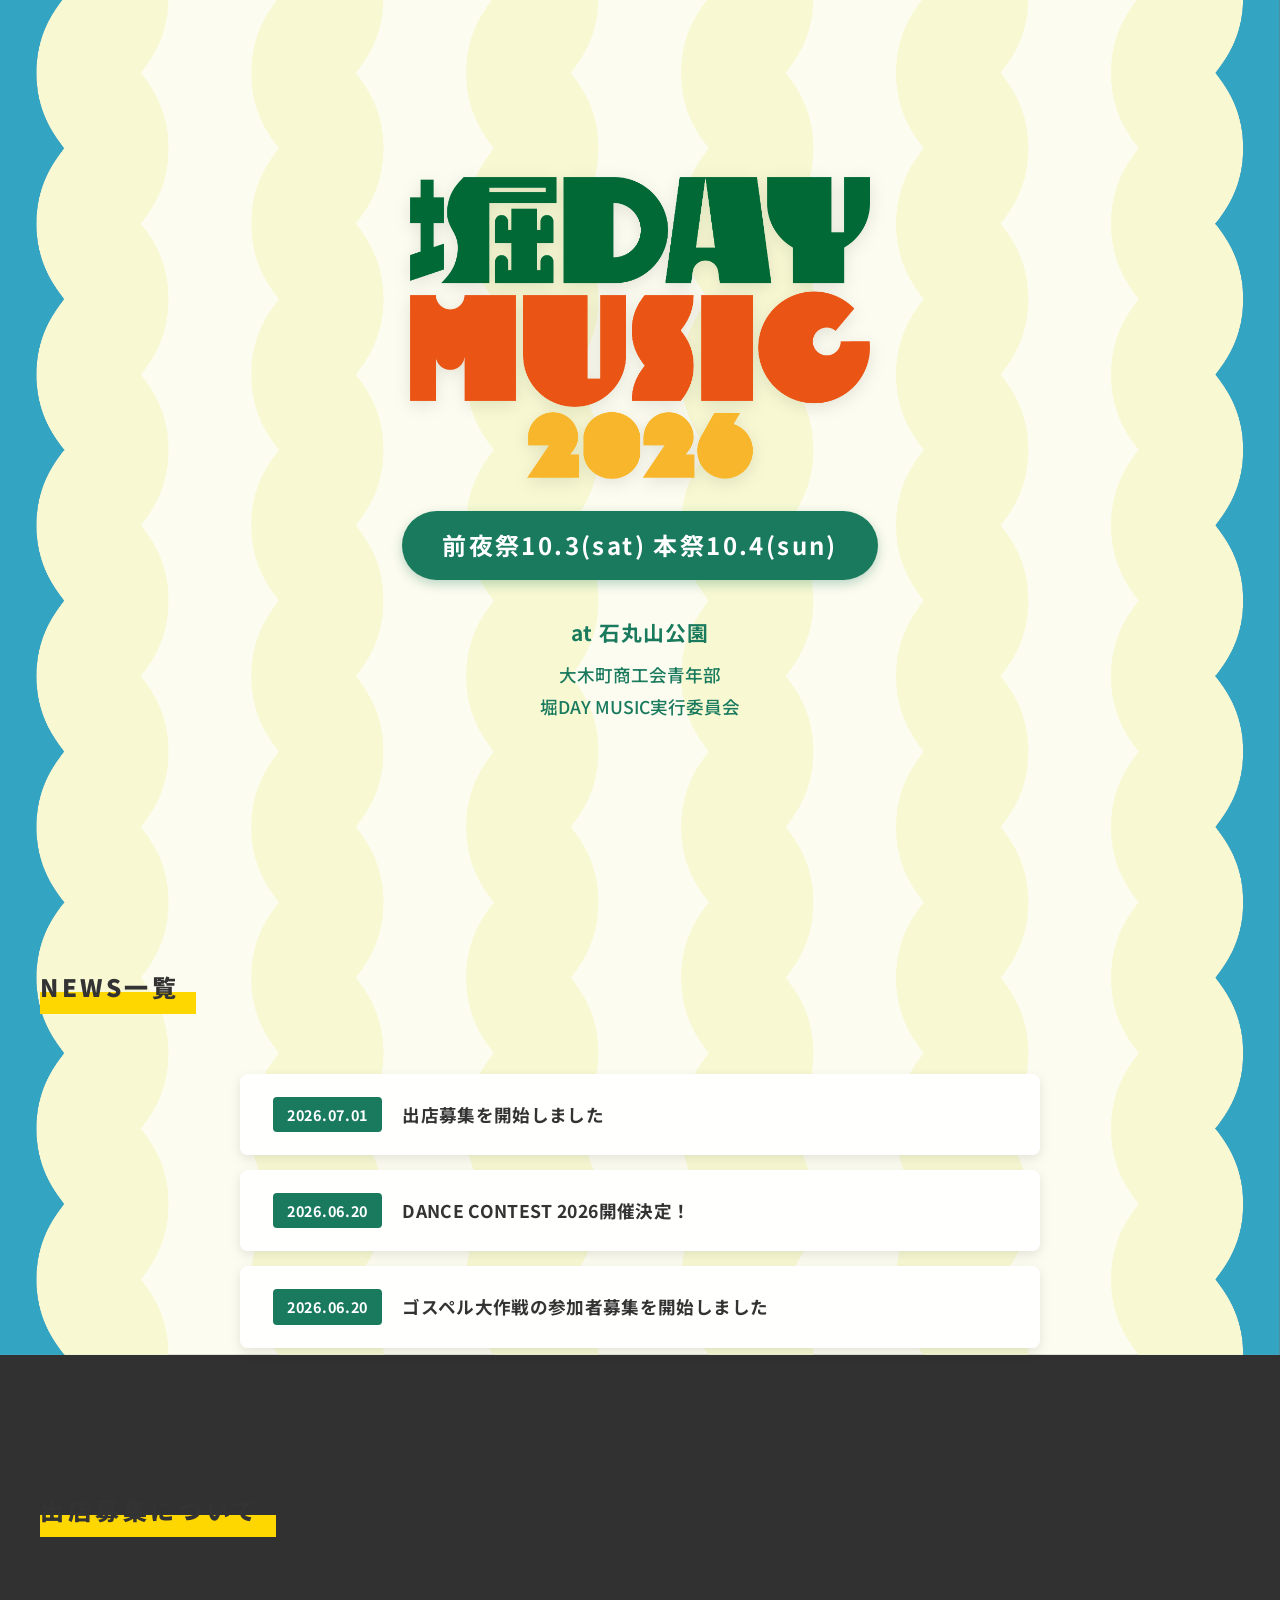
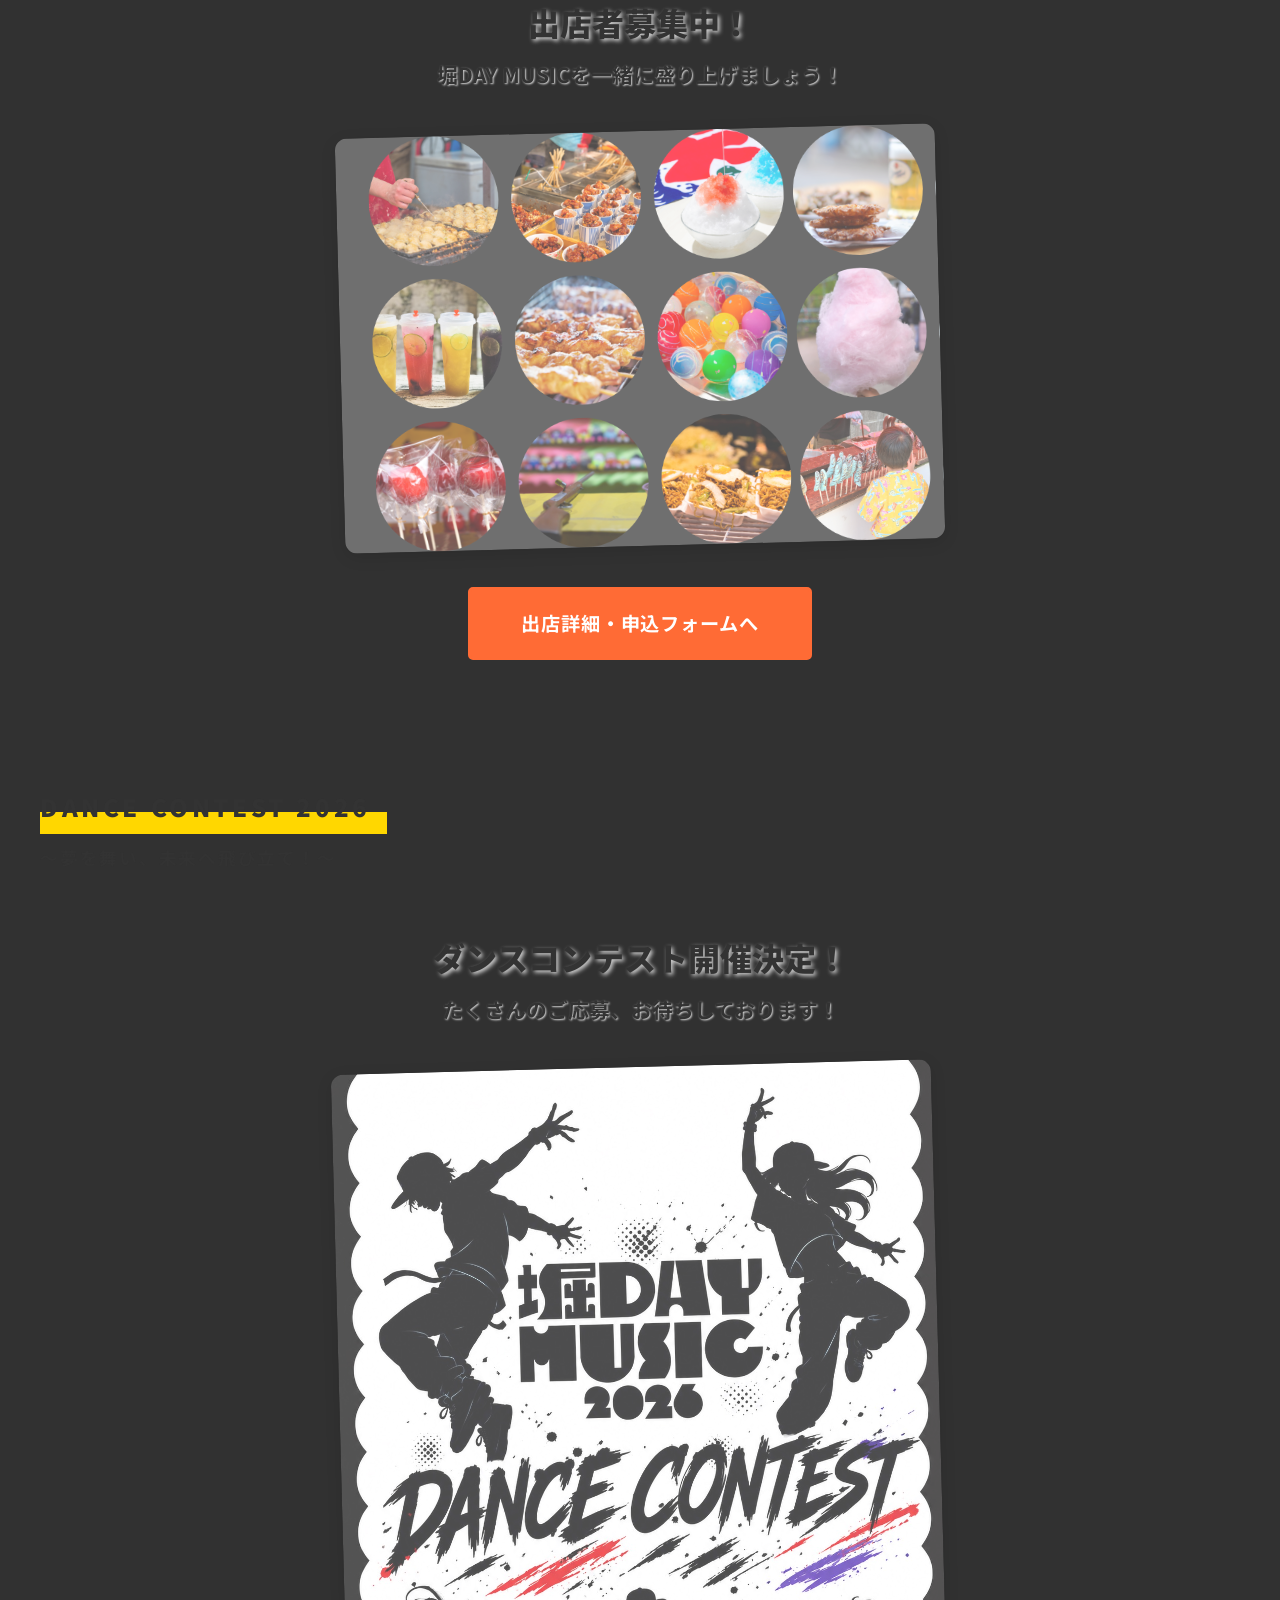
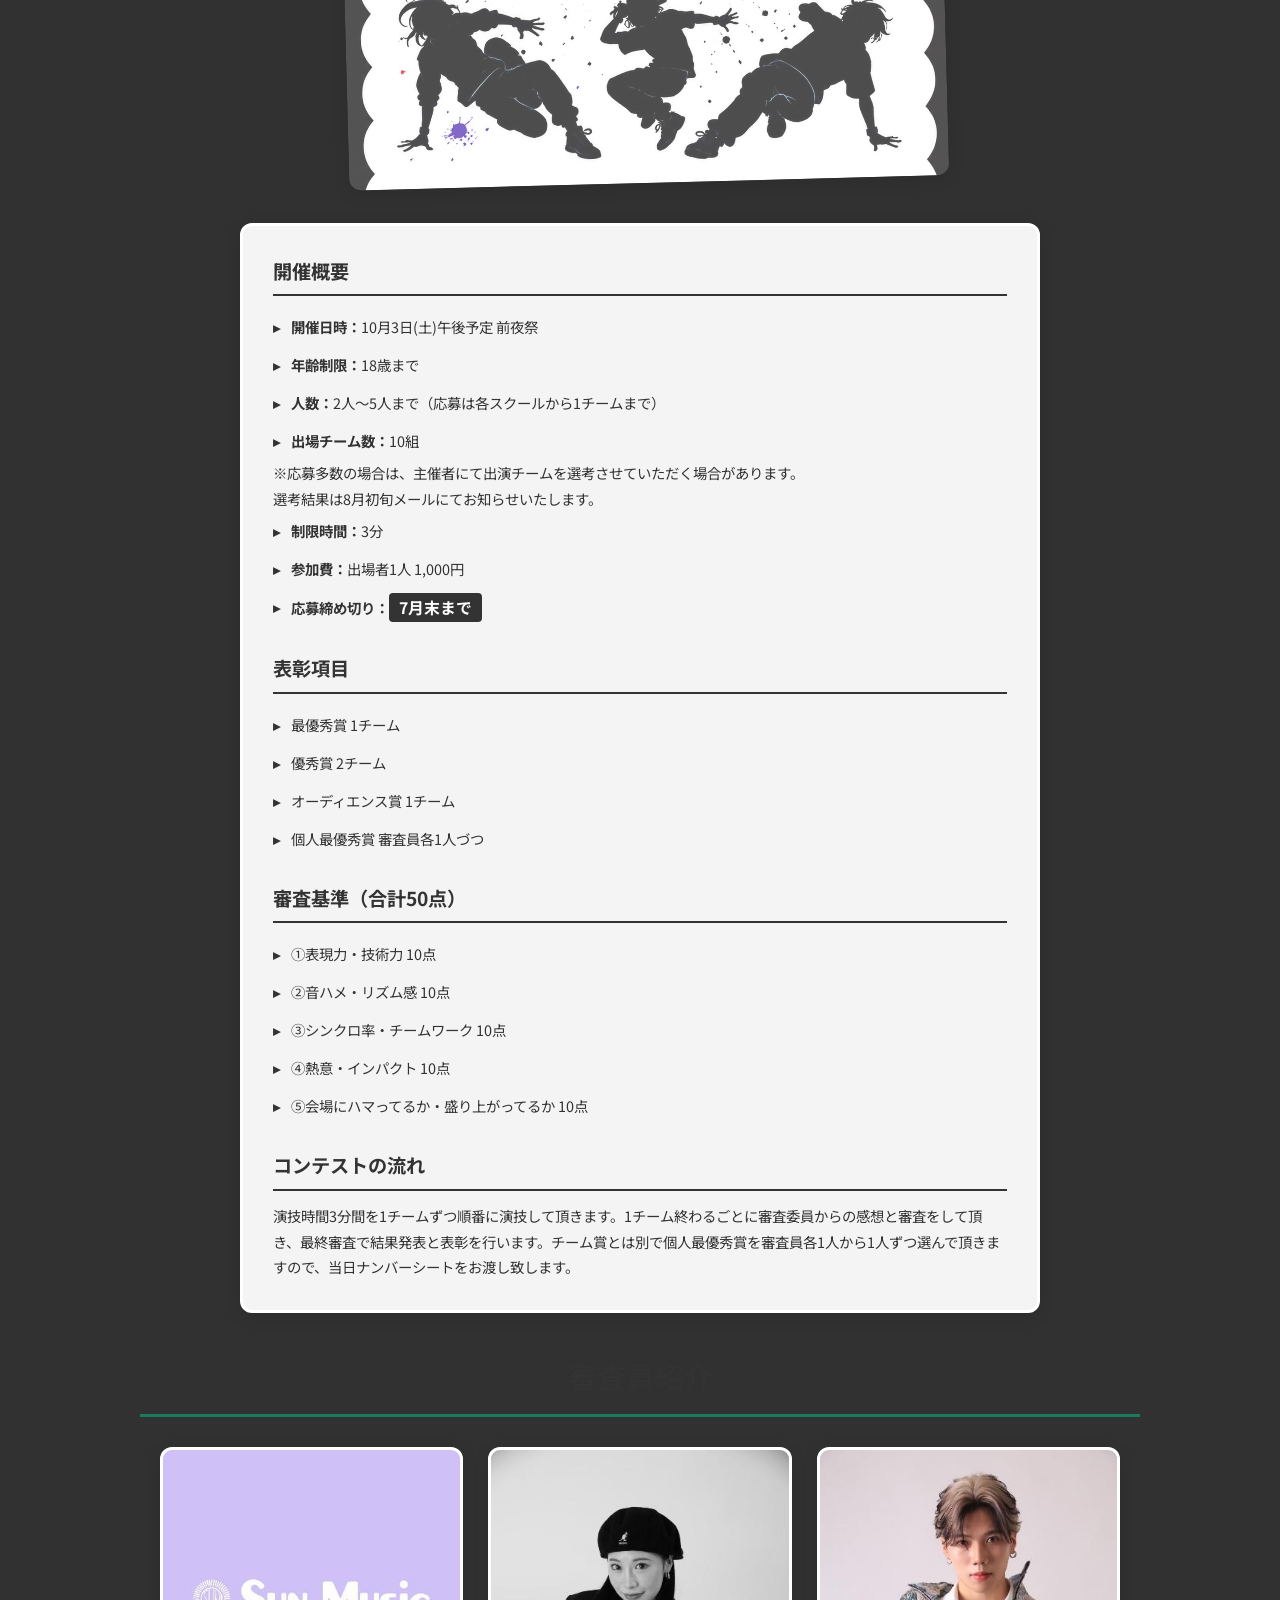
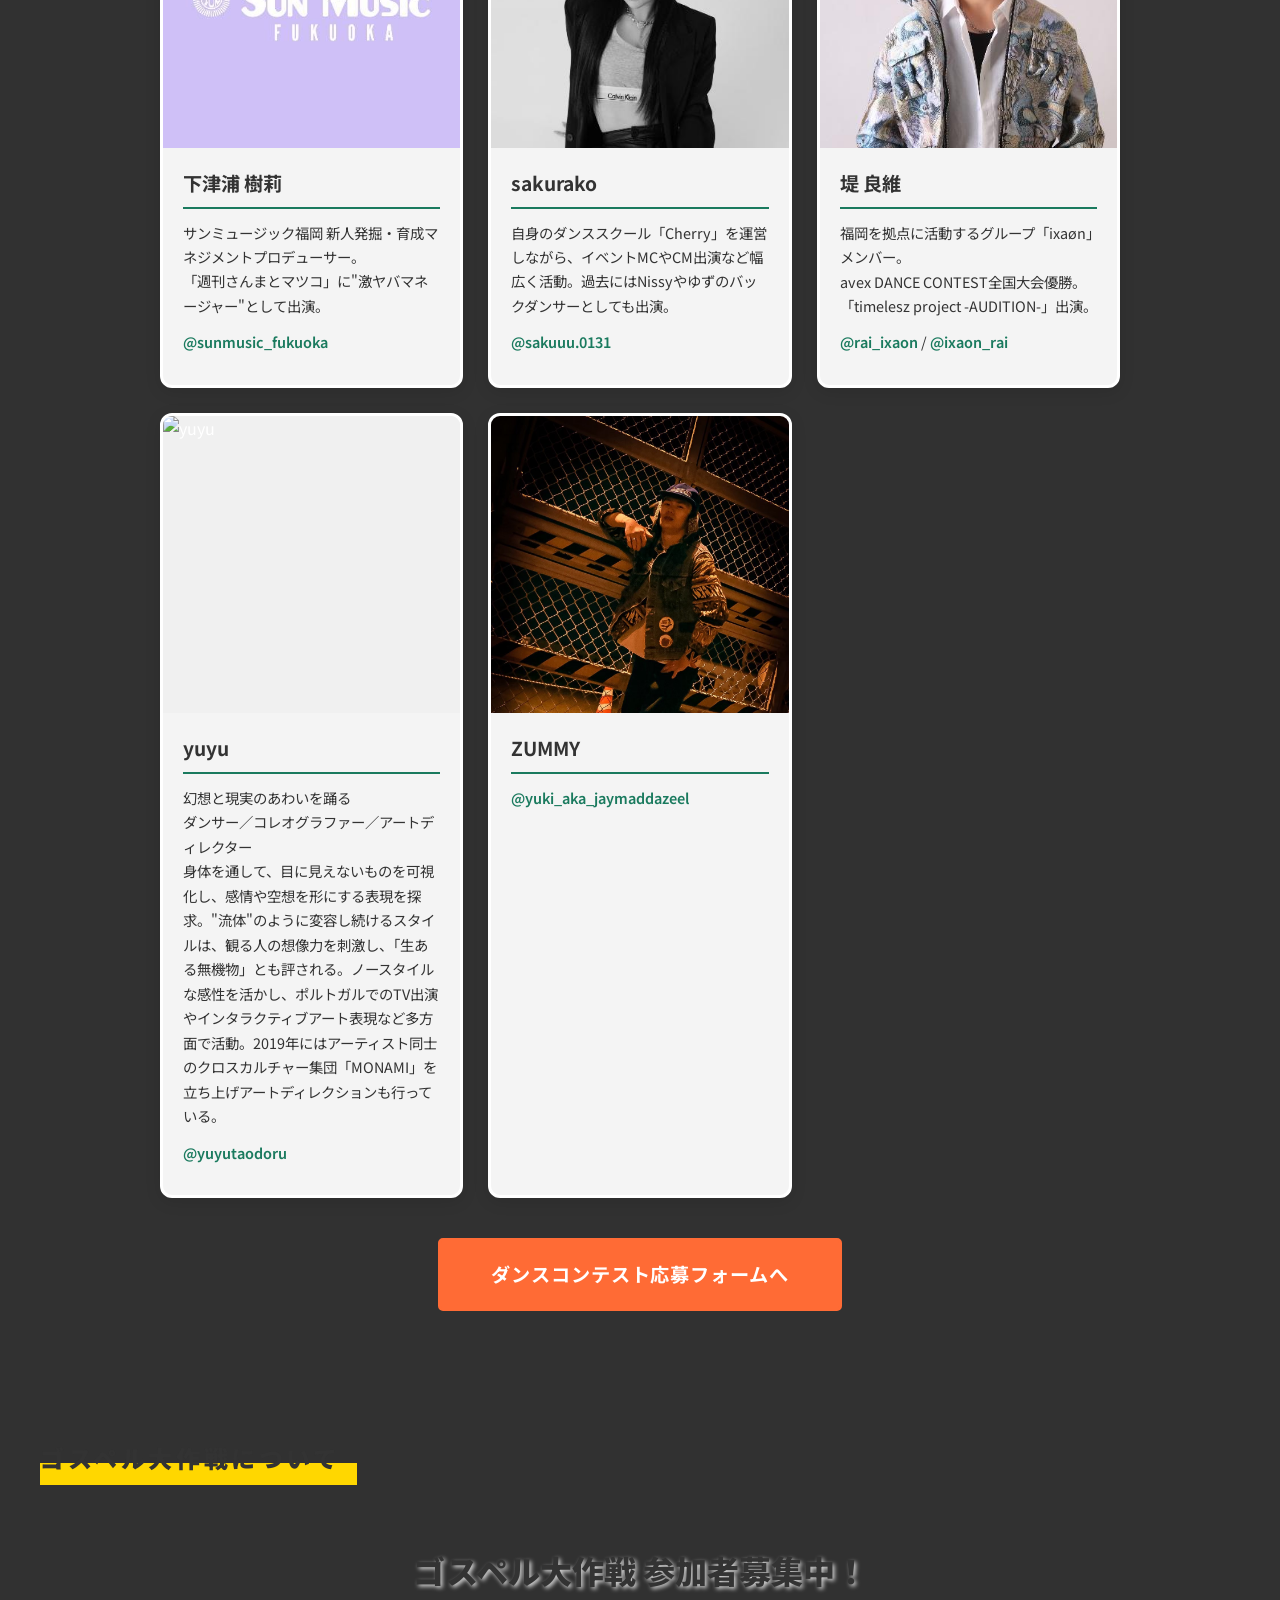
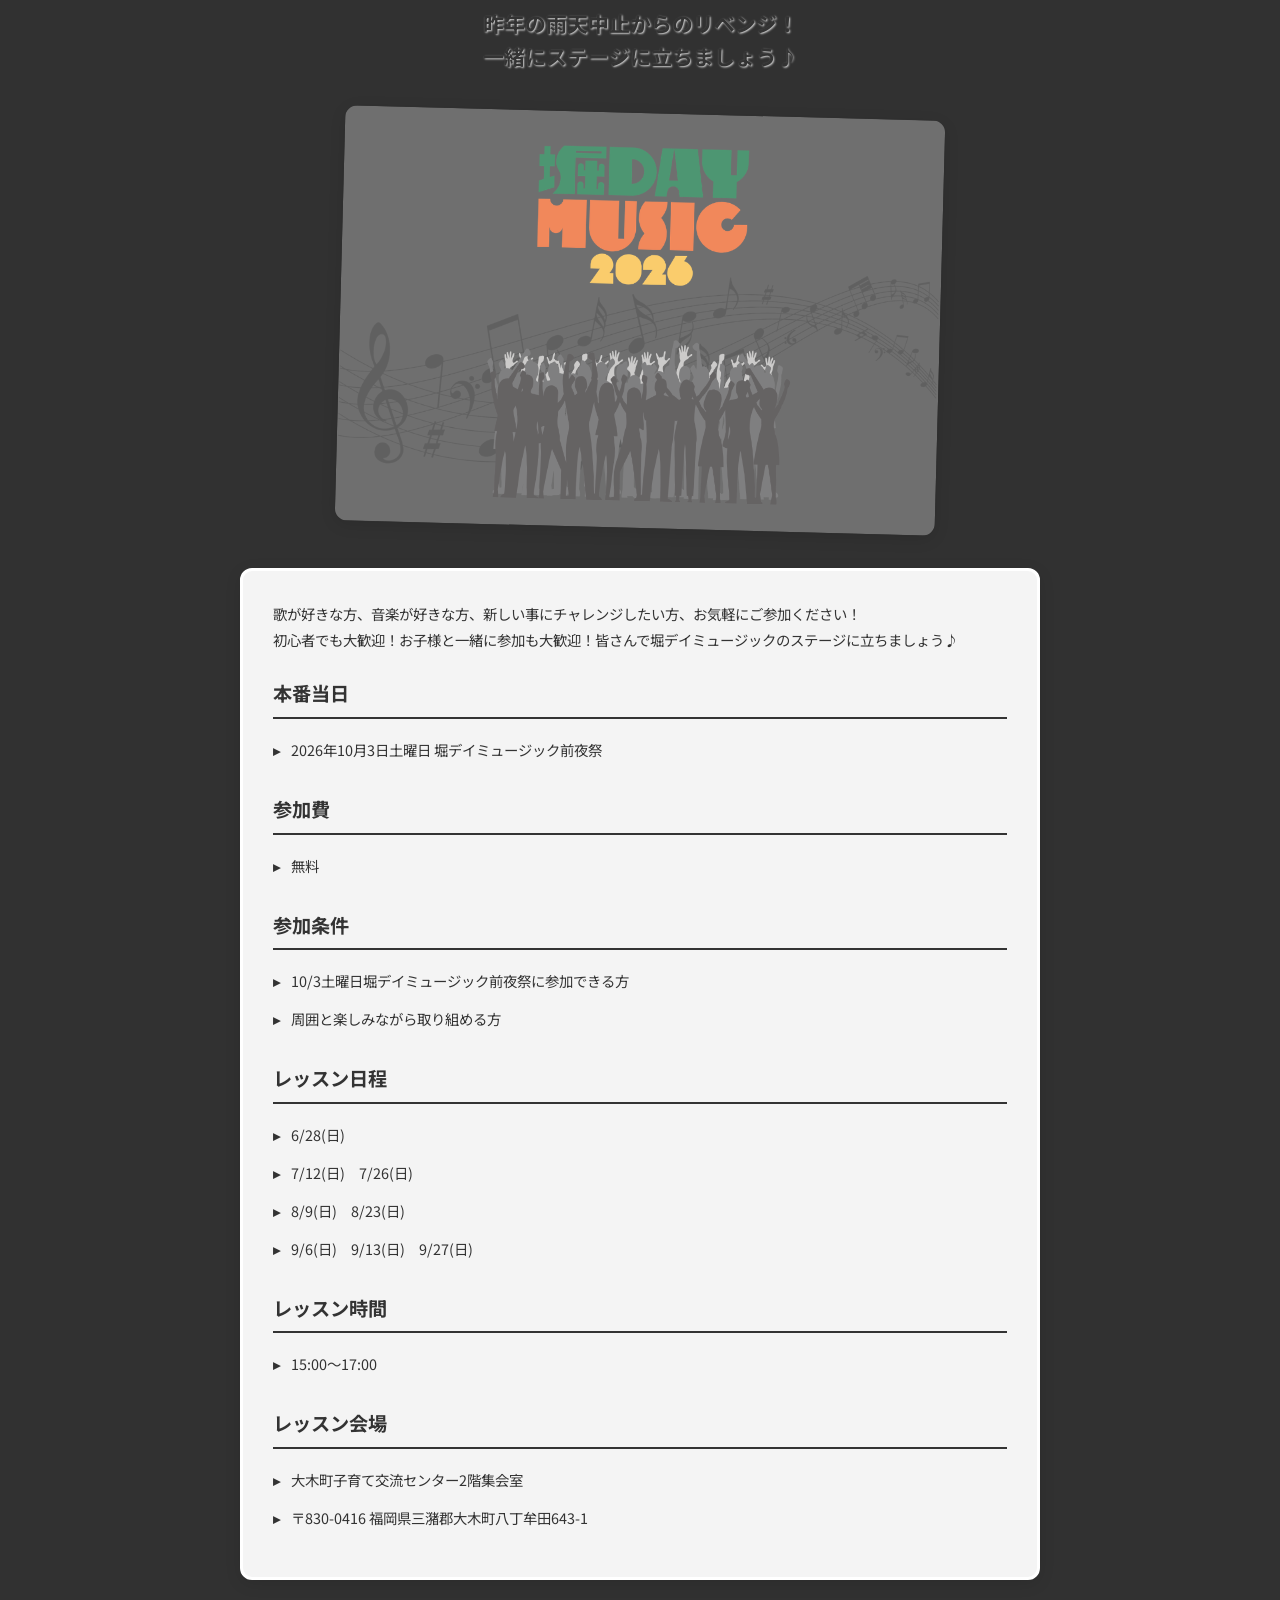
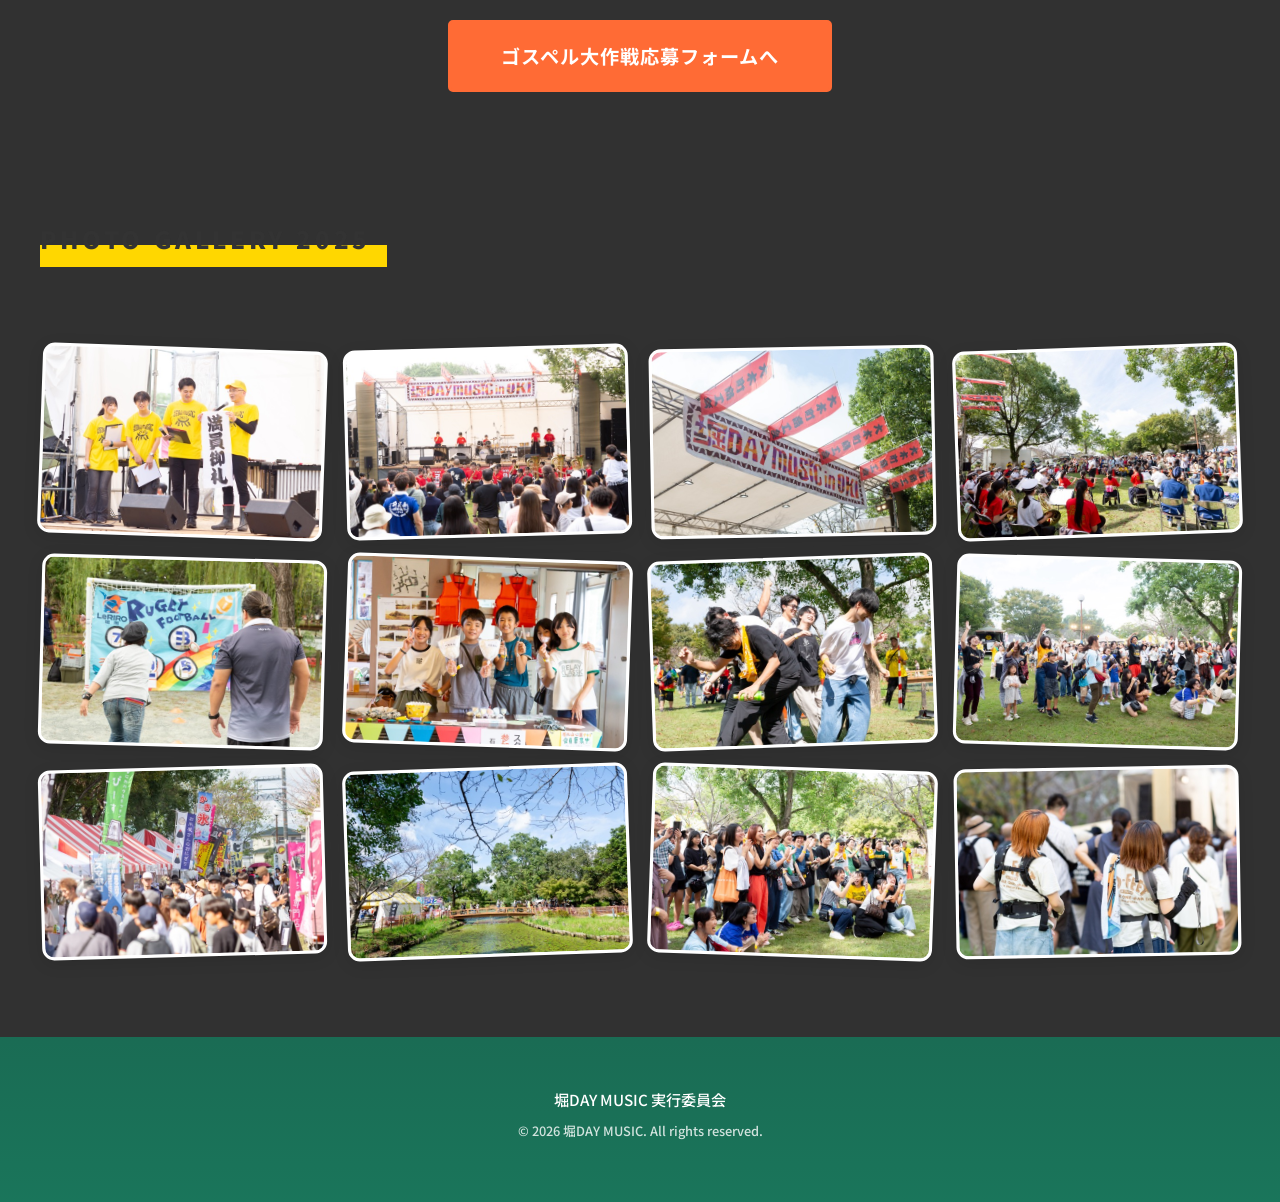
==== index.html @ 5dfbc728 "Initial commit: Ooki Holiday Music website Co-Authored-By: Claude Sonnet 4.5 <noreply@anthropic.com>" ====
<!DOCTYPE html>
<html lang="ja">
<head>
    <!-- Google tag (gtag.js) -->
    <script async src="https://www.googletagmanager.com/gtag/js?id=G-3HBN08JDY4"></script>
    <script>
      window.dataLayer = window.dataLayer || [];
      function gtag(){dataLayer.push(arguments);}
      gtag('js', new Date());

      gtag('config', 'G-3HBN08JDY4');
    </script>
    <meta charset="UTF-8">
    <meta name="viewport" content="width=device-width, initial-scale=1.0">
    <meta name="description" content="堀DAY MUSIC（ホリデーミュージック）2026は福岡県大木町・石丸山公園で開催される音楽イベント。前夜祭10月3日、本祭10月4日。ダンスコンテストやゴスペル大作戦など、音楽とダンスで盛り上がるお祭りです。">
    <meta name="keywords" content="堀DAY MUSIC,ホリデーミュージック,堀デイミュージック,大木町,福岡,石丸山公園,音楽イベント,ダンスコンテスト,ゴスペル,音楽祭,2026,商工会青年部">
    <meta http-equiv="Cache-Control" content="no-cache, no-store, must-revalidate">
    <meta http-equiv="Pragma" content="no-cache">
    <meta http-equiv="Expires" content="0">
    <meta name="google-site-verification" content="BuKldG6KuV_sAHQJ2oPpduSBFeRmL5dDbV_qbZqyOJU" />
    <title>堀DAY MUSIC（ホリデーミュージック）2026 | 福岡県大木町 石丸山公園</title>
    <link rel="stylesheet" href="css/style.css?v=20260620-6">
    <link rel="preconnect" href="https://fonts.googleapis.com">
    <link rel="preconnect" href="https://fonts.gstatic.com" crossorigin>
    <link href="https://fonts.googleapis.com/css2?family=Noto+Sans+JP:wght@400;700;900&display=swap" rel="stylesheet">
</head>
<body>
    <!-- Hero Section -->
    <section class="hero">
        <div class="hero-overlay"></div>
        <div class="hero-content">
            <div class="logo-wrapper">
                <img src="images/logo_2026.png" alt="堀DAY MUSIC 2026" class="main-logo">
            </div>
            <div class="event-dates">
                <span>前夜祭10.3(sat) 本祭10.4(sun)</span>
            </div>
         <!--
              <div class="coming-soon">
                <span>Coming Soon</span>
            </div>
        -->
            <p class="venue">at 石丸山公園</p>
            <p class="location">大木町商工会青年部<br>堀DAY MUSIC実行委員会</p>
        </div>
    </section>

    <!-- News Section -->
    <section class="news-section">
        <div class="container">
            <h2 class="photo-title"><span>NEWS一覧</span></h2>
            <div class="news-list">
                <a href="#booth-recruitment" class="news-item">
                    <span class="news-date">2026.07.01</span>
                    <span class="news-title">出店募集を開始しました</span>
                </a>
                <a href="#dance-contest-2026" class="news-item">
                    <span class="news-date">2026.06.20</span>
                    <span class="news-title">DANCE CONTEST 2026開催決定！</span>
                </a>
                <a href="#gospel-recruitment" class="news-item">
                    <span class="news-date">2026.06.20</span>
                    <span class="news-title">ゴスペル大作戦の参加者募集を開始しました</span>
                </a>
            </div>
        </div>
    </section>
    <!-- Booth Recruitment Section -->
    <section class="booth-recruitment" id="booth-recruitment">
        <div class="container">
            <h2 class="photo-title"><span>出店募集について</span></h2>

            <div class="booth-announcement">
                <p class="announcement-main">出店者募集中！</p>
                <p class="announcement-sub">堀DAY MUSICを一緒に盛り上げましょう！</p>
            </div>

            <div class="booth-image-wrapper">
                <div class="booth-image">
                    <img src="images/syutten.png" alt="出店募集">
                </div>
            </div>

            <div class="application-button">
                <a href="booth-form.html" class="btn-apply">出店詳細・申込フォームへ</a>
            </div>
        </div>
    </section>

    <!-- Dance Contest Section -->
    <section class="dance-contest" id="dance-contest-2026">
        <div class="container">
            <h2 class="photo-title">
                <span>DANCE CONTEST 2026</span>
                <span class="title-subtitle">〜夢を舞い、未来へ飛び立て！〜</span>
            </h2>

            <div class="contest-announcement">
                <p class="announcement-main">ダンスコンテスト開催決定！</p>
                <p class="announcement-sub">たくさんのご応募、お待ちしております！</p>
            </div>

            <div class="contest-image-wrapper">
                <div class="contest-image">
                    <img src="images/S__55681067.jpg" alt="堀DAY DANCE CONTEST 2026">
                </div>
            </div>

            <div class="contest-content">
                <div class="contest-info-text">
                    <h3>開催概要</h3>
                    <ul>
                        <li><strong>開催日時：</strong>10月3日(土)午後予定 前夜祭</li>
                        <li><strong>年齢制限：</strong>18歳まで</li>
                        <li><strong>人数：</strong>2人〜5人まで（応募は各スクールから1チームまで）</li>

                        <li><strong>出場チーム数：</strong>10組</li>
                        <p>※応募多数の場合は、主催者にて出演チームを選考させていただく場合があります。<br>
選考結果は8月初旬メールにてお知らせいたします。</p>



                        <li><strong>制限時間：</strong>3分</li>
                        <li><strong>参加費：</strong>出場者1人 1,000円</li>
                        <li><strong>応募締め切り：</strong><span class="deadline-highlight">7月末まで</span></li>
 
                    </ul>

                    <h3>表彰項目</h3>
                    <ul>
                        <li>最優秀賞 1チーム</li>
                        <li>優秀賞 2チーム</li>
                        <li>オーディエンス賞 1チーム</li>
                        <li>個人最優秀賞 審査員各1人づつ</li>
                    </ul>

                    <h3>審査基準（合計50点）</h3>
                    <ul>
                        <li>①表現力・技術力 10点</li>
                        <li>②音ハメ・リズム感 10点</li>
                        <li>③シンクロ率・チームワーク 10点</li>
                        <li>④熱意・インパクト 10点</li>
                        <li>⑤会場にハマってるか・盛り上がってるか 10点</li>
                    </ul>

                    <h3>コンテストの流れ</h3>
                    <p>演技時間3分間を1チームずつ順番に演技して頂きます。1チーム終わるごとに審査委員からの感想と審査をして頂き、最終審査で結果発表と表彰を行います。チーム賞とは別で個人最優秀賞を審査員各1人から1人ずつ選んで頂きますので、当日ナンバーシートをお渡し致します。</p>
                </div>
            </div>

            <h3 class="section-subtitle">審査員紹介</h3>

            <div class="judges-section">
                <div class="judge-card">
                    <div class="judge-image">
                        <img src="images/shinsa1.jpg" alt="下津浦 樹莉">
                    </div>
                    <div class="judge-info">
                        <h4>下津浦 樹莉</h4>
                        <p>サンミュージック福岡 新人発掘・育成マネジメントプロデューサー。<br>
                        「週刊さんまとマツコ」に"激ヤバマネージャー"として出演。</p>
                        <p class="judge-link"><a href="https://www.instagram.com/sunmusic_fukuoka" target="_blank">@sunmusic_fukuoka</a></p>
                    </div>
                </div>

                <div class="judge-card">
                    <div class="judge-image">
                        <img src="images/shinsa2.jpg" alt="sakurako">
                    </div>
                    <div class="judge-info">
                        <h4>sakurako</h4>
                        <p>自身のダンススクール「Cherry」を運営しながら、イベントMCやCM出演など幅広く活動。過去にはNissyやゆずのバックダンサーとしても出演。</p>
                        <p class="judge-link"><a href="https://www.instagram.com/sakuuu.0131" target="_blank">@sakuuu.0131</a></p>
                    </div>
                </div>

                <div class="judge-card">
                    <div class="judge-image">
                        <img src="images/shinsa3.jpg" alt="堤 良維">
                    </div>
                    <div class="judge-info">
                        <h4>堤 良維</h4>
                        <p>福岡を拠点に活動するグループ「ixaøn」メンバー。<br>
                        avex DANCE CONTEST全国大会優勝。「timelesz project -AUDITION-」出演。</p>
                        <p class="judge-link">
                            <a href="https://www.instagram.com/rai_ixaon" target="_blank">@rai_ixaon</a> /
                            <a href="https://www.instagram.com/ixaon_rai" target="_blank">@ixaon_rai</a>
                        </p>
                    </div>
                </div>

                <div class="judge-card">
                    <div class="judge-image">
                        <img src="images/shinsa4.jpg" alt="yuyu">
                    </div>
                    <div class="judge-info">
                        <h4>yuyu</h4>
                        <p>幻想と現実のあわいを踊る<br>
                        ダンサー／コレオグラファー／アートディレクター<br>
                        身体を通して、目に見えないものを可視化し、感情や空想を形にする表現を探求。"流体"のように変容し続けるスタイルは、観る人の想像力を刺激し、「生ある無機物」とも評される。ノースタイルな感性を活かし、ポルトガルでのTV出演やインタラクティブアート表現など多方面で活動。2019年にはアーティスト同士のクロスカルチャー集団「MONAMI」を立ち上げアートディレクションも行っている。</p>
                        <p class="judge-link"><a href="https://www.instagram.com/yuyutaodoru" target="_blank">@yuyutaodoru</a></p>
                    </div>
                </div>

                <div class="judge-card">
                    <div class="judge-image">
                        <img src="images/shinsa5.jpeg" alt="ZUMMY">
                    </div>
                    <div class="judge-info">
                        <h4>ZUMMY</h4>
                        <p class="judge-link"><a href="https://www.instagram.com/yuki_aka_jaymaddazeel" target="_blank">@yuki_aka_jaymaddazeel</a></p>
                    </div>
                </div>
            </div>

            <div class="application-button">
                <a href="form.html" class="btn-apply">ダンスコンテスト応募フォームへ</a>
            </div>
        </div>
    </section>
    
    <!-- Gospel Recruitment Section -->
    <section class="gospel-recruitment" id="gospel-recruitment">
        <div class="container">
            <h2 class="photo-title"><span>ゴスペル大作戦について</span></h2>

            <div class="booth-announcement">
                <p class="announcement-main">ゴスペル大作戦 参加者募集中！</p>
                <p class="announcement-sub">昨年の雨天中止からのリベンジ！<br>一緒にステージに立ちましょう♪</p>
            </div>

            <div class="gospel-image-wrapper">
                <div class="gospel-image">
                    <img src="images/gospel.png" alt="ゴスペル大作戦">
                </div>
            </div>

            <div class="contest-content">
                <div class="contest-info-text">
                    <p>歌が好きな方、音楽が好きな方、新しい事にチャレンジしたい方、お気軽にご参加ください！<br>
                    初心者でも大歓迎！お子様と一緒に参加も大歓迎！皆さんで堀デイミュージックのステージに立ちましょう♪</p>
                    <h3>本番当日</h3>
                    <ul>
                        <li>2026年10月3日土曜日 堀デイミュージック前夜祭</li>
                    </ul>

                    <h3>参加費</h3>
                    <ul>
                        <li>無料</li>
                    </ul>

                    <h3>参加条件</h3>
                    <ul>
                        <li>10/3土曜日堀デイミュージック前夜祭に参加できる方</li>
                        <li>周囲と楽しみながら取り組める方</li>
                    </ul>

                    <h3>レッスン日程</h3>
                    <ul>
                        <li>6/28(日)</li>
                        <li>7/12(日)　7/26(日)</li>
                        <li>8/9(日)　8/23(日)</li>
                        <li>9/6(日)　9/13(日)　9/27(日)</li>
                    </ul>

                    <h3>レッスン時間</h3>
                    <ul>
                        <li>15:00〜17:00</li>
                    </ul>

                    <h3>レッスン会場</h3>
                    <ul>
                        <li>大木町子育て交流センター2階集会室</li>
                        <li>〒830-0416 福岡県三潴郡大木町八丁牟田643-1</li>
                    </ul>
                </div>
            </div>

            <div class="application-button">
                <a href="gospel-form.html" class="btn-apply">ゴスペル大作戦応募フォームへ</a>
            </div>
        </div>
    </section>



    <!-- Last Year Section -->
    <section class="last-year">
        <div class="container">
            <h2 class="photo-title"><span>PHOTO GALLERY 2025</span></h2>
            <div class="gallery">
                <div class="gallery-item"><img src="images/251005-039.jpg" alt="堀DAY MUSIC 2025"></div>
                <div class="gallery-item"><img src="images/251005-064.jpg" alt="堀DAY MUSIC 2025"></div>
                <div class="gallery-item"><img src="images/hero.jpg" alt="堀DAY MUSIC 2025"></div>
                <div class="gallery-item"><img src="images/251005-224.jpg" alt="堀DAY MUSIC 2025"></div>
                <div class="gallery-item"><img src="images/251005-308.jpg" alt="堀DAY MUSIC 2025"></div>
                <div class="gallery-item"><img src="images/251005-314.jpg" alt="堀DAY MUSIC 2025"></div>
                <div class="gallery-item"><img src="images/251005-165.jpg" alt="堀DAY MUSIC 2025"></div>
                <div class="gallery-item"><img src="images/251005-384.jpg" alt="堀DAY MUSIC 2025"></div>
                <div class="gallery-item"><img src="images/251005-442.jpg" alt="堀DAY MUSIC 2025"></div>
                <div class="gallery-item"><img src="images/251005-426.jpg" alt="堀DAY MUSIC 2025"></div>
                <div class="gallery-item"><img src="images/251005-553.jpg" alt="堀DAY MUSIC 2025"></div>
                <div class="gallery-item"><img src="images/251005-832.jpg" alt="堀DAY MUSIC 2025"></div>
            </div>
        </div>
    </section>

    <!-- Footer -->
    <footer>
        <p>堀DAY MUSIC 実行委員会</p>
        <p class="copyright">&copy; 2026 堀DAY MUSIC. All rights reserved.</p>
    </footer>
</body>
</html>
---- css/style.css ----
/* 堀DAY music 2026 - Coming Soon Page */

* {
    margin: 0;
    padding: 0;
    box-sizing: border-box;
}

body {
    font-family: 'Noto Sans JP', -apple-system, BlinkMacSystemFont, 'Segoe UI', sans-serif;
    line-height: 1.6;
    color: #fff;
    background: #1a1a1a;
}

/* Hero Section */
.hero {
    position: relative;
    height: 100vh;
    min-height: 600px;
    background: url('../images/background.png') center center / cover no-repeat fixed;
    display: flex;
    align-items: center;
    justify-content: center;
    text-align: center;
}

.hero-overlay {
    position: absolute;
    top: 0;
    left: 0;
    right: 0;
    bottom: 0;
    background: rgba(255, 255, 255, 0.1);
}

.hero-content {
    position: relative;
    z-index: 1;
    color: #333;
    padding: 20px;
    width: 100%;
    max-width: 600px;
}

.logo-wrapper {
    width: 100%;
    max-width: 500px;
    margin: 0 auto 2em;
    padding: 0 20px;
}

.main-logo {
    width: 100%;
    height: auto;
    display: block;
    filter: drop-shadow(0 4px 8px rgba(0, 0, 0, 0.1));
    margin-bottom: 1em;
}

.day-logo {
    width: 80%;
    max-width: 300px;
    height: auto;
    display: block;
    margin: 0 auto;
    filter: drop-shadow(0 4px 8px rgba(0, 0, 0, 0.1));
}

.event-dates {
    display: inline-block;
    background: #1a7a5e;
    color: #fff;
    padding: 15px 40px;
    font-size: clamp(1rem, 3vw, 1.5rem);
    font-weight: 700;
    letter-spacing: 0.1em;
    border-radius: 50px;
    margin-bottom: 1.5em;
    box-shadow: 0 4px 12px rgba(26, 122, 94, 0.3);
}

.coming-soon {
    display: inline-block;
    background: #FF6B35;
    color: #fff;
    padding: 10px 30px;
    font-size: clamp(0.85rem, 2.5vw, 1.1rem);
    font-weight: 700;
    letter-spacing: 0.1em;
    border-radius: 50px;
    margin-bottom: 1.5em;
    box-shadow: 0 4px 12px rgba(255, 107, 53, 0.3);
}

.venue {
    font-size: clamp(1rem, 2.8vw, 1.3rem);
    font-weight: 700;
    color: #1a7a5e;
    margin-bottom: 0.5em;
    letter-spacing: 0.05em;
}

.location {
    font-size: clamp(0.9rem, 2.5vw, 1.1rem);
    font-weight: 500;
    color: #1a7a5e;
    line-height: 1.8;
}

/* News Section */
.news-section {
    padding: 60px 20px;
    background: url('../images/background.png') center center / cover no-repeat fixed;
    position: relative;
}

.news-section::before {
    content: '';
    position: absolute;
    top: 0;
    left: 0;
    right: 0;
    bottom: 0;
    background: rgba(255, 255, 255, 0.1);
    z-index: 0;
}

.news-list {
    position: relative;
    z-index: 1;
    max-width: 800px;
    margin: 0 auto;
}

.news-item {
    display: flex;
    align-items: center;
    gap: 20px;
    padding: 20px 30px;
    margin-bottom: 15px;
    background: rgba(255, 255, 255, 0.95);
    border-radius: 8px;
    border: 3px solid #fff;
    text-decoration: none;
    transition: all 0.3s ease;
    box-shadow: 0 4px 12px rgba(0, 0, 0, 0.1);
}

.news-item:hover {
    transform: translateY(-4px);
    box-shadow: 0 8px 20px rgba(26, 122, 94, 0.3);
    background: rgba(255, 255, 255, 1);
}

.news-date {
    flex-shrink: 0;
    font-size: 0.9rem;
    font-weight: 700;
    color: #fff;
    background: #1a7a5e;
    padding: 6px 14px;
    border-radius: 4px;
    letter-spacing: 0.05em;
}

.news-title {
    flex-grow: 1;
    font-size: 1.1rem;
    font-weight: 700;
    color: #333;
    letter-spacing: 0.02em;
}

.news-item:hover .news-title {
    color: #1a7a5e;
}

/* Gospel Recruitment Section */
.gospel-recruitment {
    padding: 60px 20px;
    background: url('../images/background.png') center center / cover no-repeat fixed;
    position: relative;
}

.gospel-recruitment::before {
    content: '';
    position: absolute;
    top: 0;
    left: 0;
    right: 0;
    bottom: 0;
    background: rgba(255, 255, 255, 0.1);
    z-index: 0;
}

/* Gospel Image */
.gospel-image-wrapper {
    display: flex;
    justify-content: center;
    margin-bottom: 40px;
    position: relative;
    z-index: 1;
}

.gospel-image {
    position: relative;
    overflow: hidden;
    border-radius: 12px;
    box-shadow: 0 4px 16px rgba(0, 0, 0, 0.1);
    background: transparent;
    border: none;
    transition: transform 0.3s ease, box-shadow 0.3s ease;
    max-width: 600px;
    width: 100%;
    transform: rotate(1.5deg);
}

.gospel-image::before {
    content: '';
    position: absolute;
    top: 0;
    left: 0;
    right: 0;
    bottom: 0;
    background: rgba(255, 255, 255, 0.3);
    z-index: 1;
    transition: background 0.3s ease;
}

.gospel-image img {
    width: 100%;
    height: auto;
    display: block;
    transition: transform 0.4s ease;
}

.gospel-image:hover {
    transform: translateY(-8px) rotate(0deg);
    box-shadow: 0 12px 32px rgba(26, 122, 94, 0.3);
}

.gospel-image:hover::before {
    background: rgba(255, 255, 255, 0.15);
}

.gospel-image:hover img {
    transform: scale(1.05);
}

/* Booth Recruitment Section */
.booth-recruitment {
    padding: 60px 20px;
    background: url('../images/background.png') center center / cover no-repeat fixed;
    position: relative;
}

.booth-recruitment::before {
    content: '';
    position: absolute;
    top: 0;
    left: 0;
    right: 0;
    bottom: 0;
    background: rgba(255, 255, 255, 0.1);
    z-index: 0;
}

.booth-announcement {
    text-align: center;
    margin-bottom: 40px;
    position: relative;
    z-index: 1;
}

.booth-image-wrapper {
    display: flex;
    justify-content: center;
    margin-bottom: 40px;
    position: relative;
    z-index: 1;
}

.booth-image {
    position: relative;
    overflow: hidden;
    border-radius: 12px;
    box-shadow: 0 4px 16px rgba(0, 0, 0, 0.1);
    background: transparent;
    border: none;
    transition: transform 0.3s ease, box-shadow 0.3s ease;
    max-width: 600px;
    width: 100%;
    transform: rotate(-1.5deg);
}

.booth-image::before {
    content: '';
    position: absolute;
    top: 0;
    left: 0;
    right: 0;
    bottom: 0;
    background: rgba(255, 255, 255, 0.3);
    z-index: 1;
    transition: background 0.3s ease;
}

.booth-image img {
    width: 100%;
    height: auto;
    display: block;
    transition: transform 0.4s ease;
}

.booth-image:hover {
    transform: translateY(-8px) rotate(0deg);
    box-shadow: 0 12px 32px rgba(26, 122, 94, 0.3);
}

.booth-image:hover::before {
    background: rgba(255, 255, 255, 0.15);
}

.booth-image:hover img {
    transform: scale(1.05);
}

/* Dance Contest Section */
.dance-contest {
    padding: 60px 20px;
    background: url('../images/background.png') center center / cover no-repeat fixed;
    position: relative;
}

.dance-contest::before {
    content: '';
    position: absolute;
    top: 0;
    left: 0;
    right: 0;
    bottom: 0;
    background: rgba(255, 255, 255, 0.1);
    z-index: 0;
}

.contest-announcement {
    text-align: center;
    margin-bottom: 40px;
    position: relative;
    z-index: 1;
}

.announcement-main {
    font-size: 2rem;
    font-weight: 900;
    color: #333;
    margin-bottom: 10px;
    text-shadow: 2px 2px 4px rgba(255, 255, 255, 0.8);
}

.announcement-sub {
    font-size: 1.3rem;
    font-weight: 700;
    color: #333;
    text-shadow: 1px 1px 2px rgba(255, 255, 255, 0.8);
}

.contest-image-wrapper {
    display: flex;
    justify-content: center;
    margin-bottom: 40px;
    position: relative;
    z-index: 1;
}

.contest-image {
    position: relative;
    overflow: hidden;
    border-radius: 12px;
    box-shadow: 0 4px 16px rgba(0, 0, 0, 0.1);
    background: transparent;
    border: none;
    transition: transform 0.3s ease, box-shadow 0.3s ease;
    max-width: 600px;
    width: 100%;
    transform: rotate(-1.5deg);
}

.contest-image::before {
    content: '';
    position: absolute;
    top: 0;
    left: 0;
    right: 0;
    bottom: 0;
    background: rgba(255, 255, 255, 0.3);
    z-index: 1;
    transition: background 0.3s ease;
}

.contest-image img {
    width: 100%;
    height: auto;
    display: block;
    transition: transform 0.4s ease;
}

.contest-image:hover {
    transform: translateY(-8px) rotate(0deg);
    box-shadow: 0 12px 32px rgba(26, 122, 94, 0.3);
}

.contest-image:hover::before {
    background: rgba(255, 255, 255, 0.15);
}

.contest-image:hover img {
    transform: scale(1.05);
}

.contest-content {
    margin-bottom: 40px;
    position: relative;
    z-index: 1;
    display: flex;
    justify-content: center;
}

.contest-info-text {
    background: rgba(255, 255, 255, 0.95);
    padding: 30px;
    border-radius: 12px;
    box-shadow: 0 4px 16px rgba(0, 0, 0, 0.1);
    border: 3px solid #fff;
    position: relative;
    z-index: 1;
    max-width: 800px;
    width: 100%;
}

.contest-info-text h3 {
    color: #333;
    font-size: 1.2rem;
    font-weight: 700;
    margin-top: 25px;
    margin-bottom: 12px;
    padding-bottom: 8px;
    border-bottom: 2px solid #333;
}

.contest-info-text h3:first-child {
    margin-top: 0;
}

.contest-info-text ul {
    list-style: none;
    padding: 0;
    margin: 0 0 10px 0;
}

.contest-info-text li {
    color: #333;
    font-size: 0.9rem;
    line-height: 1.8;
    padding: 6px 0;
    padding-left: 18px;
    position: relative;
}

.contest-info-text li::before {
    content: '▸';
    color: #333;
    position: absolute;
    left: 0;
    font-weight: 700;
}

.contest-info-text p {
    color: #333;
    font-size: 0.9rem;
    line-height: 1.8;
    margin: 0;
}

.deadline-highlight {
    color: #fff;
    font-weight: 700;
    font-size: 1.1em;
    background: #333;
    padding: 3px 10px;
    border-radius: 4px;
}

/* Section Subtitle */
.section-subtitle {
    position: relative;
    z-index: 1;
    text-align: center;
    font-size: 1.8rem;
    font-weight: 700;
    color: #333;
    margin: 40px auto 30px;
    padding-bottom: 15px;
    max-width: 1000px;
    border-bottom: 3px solid #1a7a5e;
}

/* Judges Section */
.judges-section {
    position: relative;
    z-index: 1;
    max-width: 1000px;
    margin: 0 auto 40px;
    display: grid;
    grid-template-columns: repeat(auto-fit, minmax(280px, 1fr));
    gap: 25px;
    padding: 0 20px;
}

.judge-card {
    background: rgba(255, 255, 255, 0.95);
    border-radius: 12px;
    overflow: hidden;
    box-shadow: 0 4px 16px rgba(0, 0, 0, 0.1);
    border: 3px solid #fff;
    transition: all 0.3s ease;
}

.judge-card:hover {
    transform: translateY(-8px);
    box-shadow: 0 12px 32px rgba(26, 122, 94, 0.3);
}

.judge-image {
    width: 100%;
    aspect-ratio: 1 / 1;
    overflow: hidden;
    background: #f0f0f0;
}

.judge-image img {
    width: 100%;
    height: 100%;
    object-fit: cover;
    object-position: center top;
    transition: transform 0.4s ease;
}

.judge-card:hover .judge-image img {
    transform: scale(1.08);
}

.judge-info {
    padding: 20px;
}

.judge-info h4 {
    color: #333;
    font-size: 1.2rem;
    font-weight: 700;
    margin-bottom: 12px;
    border-bottom: 2px solid #1a7a5e;
    padding-bottom: 8px;
}

.judge-catchcopy {
    color: #1a7a5e !important;
    font-size: 0.85rem !important;
    font-weight: 600 !important;
    font-style: italic;
    margin-bottom: 8px !important;
}

.judge-title {
    color: #555 !important;
    font-size: 0.85rem !important;
    font-weight: 600 !important;
    margin-bottom: 10px !important;
}

.judge-info p {
    color: #333;
    font-size: 0.9rem;
    line-height: 1.7;
    margin-bottom: 10px;
}

.judge-link {
    margin-top: 12px;
}

.judge-link a {
    color: #1a7a5e;
    font-weight: 600;
    text-decoration: none;
    transition: color 0.3s ease;
    font-size: 0.9rem;
}

.judge-link a:hover {
    color: #FF6B35;
    text-decoration: underline;
}

.application-button {
    text-align: center;
    position: relative;
    z-index: 1;
}

.btn-apply {
    display: inline-block;
    background: #FF6B35;
    color: #fff;
    padding: 18px 50px;
    font-size: 1.2rem;
    font-weight: 700;
    text-decoration: none;
    border-radius: 5px;
    border: 3px solid #FF6B35;
    transition: all 0.3s ease;
    letter-spacing: 0.05em;
}

.btn-apply:hover {
    background: #fff;
    color: #FF6B35;
    transform: translateY(-2px);
    box-shadow: 0 6px 16px rgba(255, 107, 53, 0.3);
}

/* Last Year Section */
.last-year {
    padding: 60px 20px;
    background: url('../images/background.png') center center / cover no-repeat fixed;
    position: relative;
}

.last-year::before {
    content: '';
    position: absolute;
    top: 0;
    left: 0;
    right: 0;
    bottom: 0;
    background: rgba(255, 255, 255, 0.1);
    z-index: 0;
}

.container {
    max-width: 1200px;
    margin: 0 auto;
    position: relative;
    z-index: 1;
}

/* Photo Title with Marker */
.photo-title {
    text-align: left;
    font-size: 1.2rem;
    font-weight: 700;
    margin-bottom: 60px;
}

.photo-title span {
    background: linear-gradient(transparent 60%, #FFD700 60%);
    padding: 8px 16px 8px 0;
    color: #333;
    display: inline-block;
    letter-spacing: 0.15em;
    font-size: 1.5rem;
    font-weight: 900;
    position: relative;
}

.title-subtitle {
    background: none !important;
    display: block !important;
    font-size: 1.1rem !important;
    font-weight: 600 !important;
    color: #333 !important;
    margin-top: 10px !important;
    padding: 0 !important;
    letter-spacing: 0.1em !important;
}

/* Gallery */
.gallery {
    display: grid;
    grid-template-columns: repeat(4, 1fr);
    gap: 20px;
    padding: 20px 0;
}

.gallery-item {
    position: relative;
    overflow: hidden;
    border-radius: 12px;
    box-shadow: 0 4px 16px rgba(0, 0, 0, 0.1);
    aspect-ratio: 3 / 2;
    background: #fff;
    border: 3px solid #fff;
    transition: transform 0.3s ease, box-shadow 0.3s ease;
}

/* ランダムに傾ける */
.gallery-item:nth-child(3n+1) {
    transform: rotate(-2deg);
}

.gallery-item:nth-child(3n+2) {
    transform: rotate(1.5deg);
}

.gallery-item:nth-child(3n+3) {
    transform: rotate(-1deg);
}

.gallery-item:nth-child(5n+1) {
    transform: rotate(2deg);
}

.gallery-item:nth-child(7n+2) {
    transform: rotate(-1.5deg);
}

.gallery-item img {
    width: 100%;
    height: 100%;
    object-fit: cover;
    transition: transform 0.4s ease;
}

.gallery-item:hover {
    transform: translateY(-8px) rotate(0deg) !important;
    box-shadow: 0 12px 32px rgba(26, 122, 94, 0.3);
    z-index: 10;
}

.gallery-item:hover img {
    transform: scale(1.08);
}

/* Footer */
footer {
    background: url('../images/background.png') center center / cover no-repeat fixed;
    position: relative;
    color: #333;
    text-align: center;
    padding: 50px 20px;
}

footer::before {
    content: '';
    position: absolute;
    top: 0;
    left: 0;
    right: 0;
    bottom: 0;
    background: linear-gradient(to bottom, rgba(26, 122, 94, 0.85), rgba(26, 122, 94, 0.95));
    z-index: 0;
}

footer p {
    position: relative;
    z-index: 1;
    margin-bottom: 10px;
    font-size: 0.95rem;
    color: #fff;
    font-weight: 500;
}

.copyright {
    position: relative;
    z-index: 1;
    font-size: 0.8rem;
    color: rgba(255, 255, 255, 0.8);
}

/* Responsive */
@media (max-width: 768px) {
    .hero {
        min-height: 500px;
    }

    .logo-wrapper {
        max-width: 90%;
        margin-bottom: 1.5em;
    }

    .event-dates {
        padding: 12px 30px;
        font-size: 1rem;
    }

    .coming-soon {
        padding: 8px 24px;
        font-size: 0.85rem;
    }

    .location {
        font-size: 0.9rem;
    }

    .news-section {
        padding: 40px 15px;
    }

    .news-item {
        padding: 16px 20px;
        gap: 15px;
    }

    .news-date {
        font-size: 0.85rem;
        padding: 5px 12px;
    }

    .news-title {
        font-size: 1rem;
    }

    .gospel-recruitment {
        padding: 40px 15px;
    }

    .gospel-image {
        max-width: 500px;
        transform: rotate(1deg);
    }

    .booth-recruitment {
        padding: 40px 15px;
    }

    .booth-image {
        max-width: 500px;
        transform: rotate(-1deg);
    }

    .dance-contest {
        padding: 40px 15px;
    }

    .contest-image {
        max-width: 500px;
        transform: rotate(-1deg);
    }

    .announcement-main {
        font-size: 1.5rem;
    }

    .announcement-sub {
        font-size: 1.1rem;
    }

    .contest-info-text {
        padding: 25px 20px;
    }

    .contest-info-text h3 {
        font-size: 1.1rem;
        margin-top: 20px;
    }

    .contest-info-text li {
        font-size: 0.9rem;
    }

    .contest-info-text p {
        font-size: 0.9rem;
    }

    .section-subtitle {
        font-size: 1.5rem;
        margin: 30px auto 25px;
        padding-bottom: 12px;
    }

    .judges-section {
        grid-template-columns: repeat(auto-fit, minmax(250px, 1fr));
        gap: 20px;
        padding: 0 15px;
    }

    .judge-info {
        padding: 18px;
    }

    .judge-info h4 {
        font-size: 1.1rem;
    }

    .judge-info p {
        font-size: 0.85rem;
    }

    .judge-link a {
        font-size: 0.85rem;
    }

    .btn-apply {
        padding: 15px 40px;
        font-size: 1.1rem;
    }

    .last-year {
        padding: 40px 15px;
    }

    .photo-title {
        font-size: 1rem;
        margin-bottom: 45px;
    }

    .photo-title span {
        padding: 6px 12px 6px 0;
        font-size: 1.3rem;
    }

    .title-subtitle {
        font-size: 0.95rem !important;
        margin-top: 8px !important;
    }

    .gallery {
        grid-template-columns: repeat(2, 1fr);
        gap: 16px;
        padding: 15px 0;
    }

    .gallery-item {
        border-radius: 10px;
        border: 2px solid #fff;
    }
}

@media (max-width: 480px) {
    /* スマホでは背景画像全体が見えるように */
    .hero,
    .news-section,
    .gospel-recruitment,
    .booth-recruitment,
    .dance-contest,
    .last-year,
    footer {
        background-size: contain;
        background-position: center center;
        background-repeat: repeat-y;
    }

    .hero {
        min-height: 480px;
    }

    .logo-wrapper {
        max-width: 95%;
        padding: 0 10px;
    }

    .event-dates {
        padding: 10px 25px;
        font-size: 0.95rem;
    }

    .coming-soon {
        padding: 8px 20px;
        font-size: 0.8rem;
    }

    .location {
        font-size: 0.85rem;
    }

    .news-section {
        padding: 30px 10px;
    }

    .news-item {
        flex-direction: column;
        align-items: flex-start;
        padding: 14px 16px;
        gap: 10px;
    }

    .news-date {
        font-size: 0.8rem;
        padding: 4px 10px;
    }

    .news-title {
        font-size: 0.95rem;
    }

    .gospel-recruitment {
        padding: 30px 10px;
    }

    .gospel-image-wrapper {
        margin-bottom: 30px;
        padding: 0 10px;
    }

    .gospel-image {
        max-width: 100%;
        border-radius: 10px;
        transform: rotate(0.8deg);
    }

    .booth-recruitment {
        padding: 30px 10px;
    }

    .booth-image-wrapper {
        margin-bottom: 30px;
        padding: 0 10px;
    }

    .booth-image {
        max-width: 100%;
        border-radius: 10px;
        transform: rotate(-0.8deg);
    }

    .dance-contest {
        padding: 30px 10px;
    }

    .contest-image-wrapper {
        margin-bottom: 30px;
        padding: 0 10px;
    }

    .contest-image {
        max-width: 100%;
        border-radius: 10px;
        transform: rotate(-0.8deg);
    }

    .announcement-main {
        font-size: 1.3rem;
    }

    .announcement-sub {
        font-size: 1rem;
    }

    .contest-info-text {
        padding: 20px 15px;
    }

    .contest-info-text h3 {
        font-size: 1rem;
        margin-top: 18px;
    }

    .contest-info-text li {
        font-size: 0.85rem;
        padding: 6px 0;
        padding-left: 18px;
    }

    .contest-info-text p {
        font-size: 0.85rem;
    }

    .section-subtitle {
        font-size: 1.3rem;
        margin: 25px auto 20px;
        padding-bottom: 10px;
    }

    .judges-section {
        grid-template-columns: repeat(2, 1fr);
        gap: 15px;
        padding: 0 10px;
    }

    .judge-info {
        padding: 15px;
    }

    .judge-info h4 {
        font-size: 1rem;
    }

    .judge-info p {
        font-size: 0.8rem;
    }

    .judge-link a {
        font-size: 0.8rem;
    }

    .btn-apply {
        padding: 14px 35px;
        font-size: 1rem;
    }

    .last-year {
        padding: 30px 10px;
    }

    .photo-title {
        font-size: 0.9rem;
        margin-bottom: 36px;
    }

    .photo-title span {
        padding: 5px 10px 5px 0;
        font-size: 1.15rem;
    }

    .title-subtitle {
        font-size: 0.85rem !important;
        margin-top: 6px !important;
    }

    .gallery {
        grid-template-columns: repeat(2, 1fr);
        gap: 12px;
        padding: 10px 0;
    }

    .gallery-item {
        border-radius: 8px;
        border: 2px solid #fff;
    }

    /* スマホでは傾きを控えめに */
    .gallery-item:nth-child(3n+1) {
        transform: rotate(-1deg);
    }

    .gallery-item:nth-child(3n+2) {
        transform: rotate(0.8deg);
    }

    .gallery-item:nth-child(3n+3) {
        transform: rotate(-0.5deg);
    }

    .gallery-item:nth-child(5n+1) {
        transform: rotate(1deg);
    }

    .gallery-item:nth-child(7n+2) {
        transform: rotate(-0.8deg);
    }
}
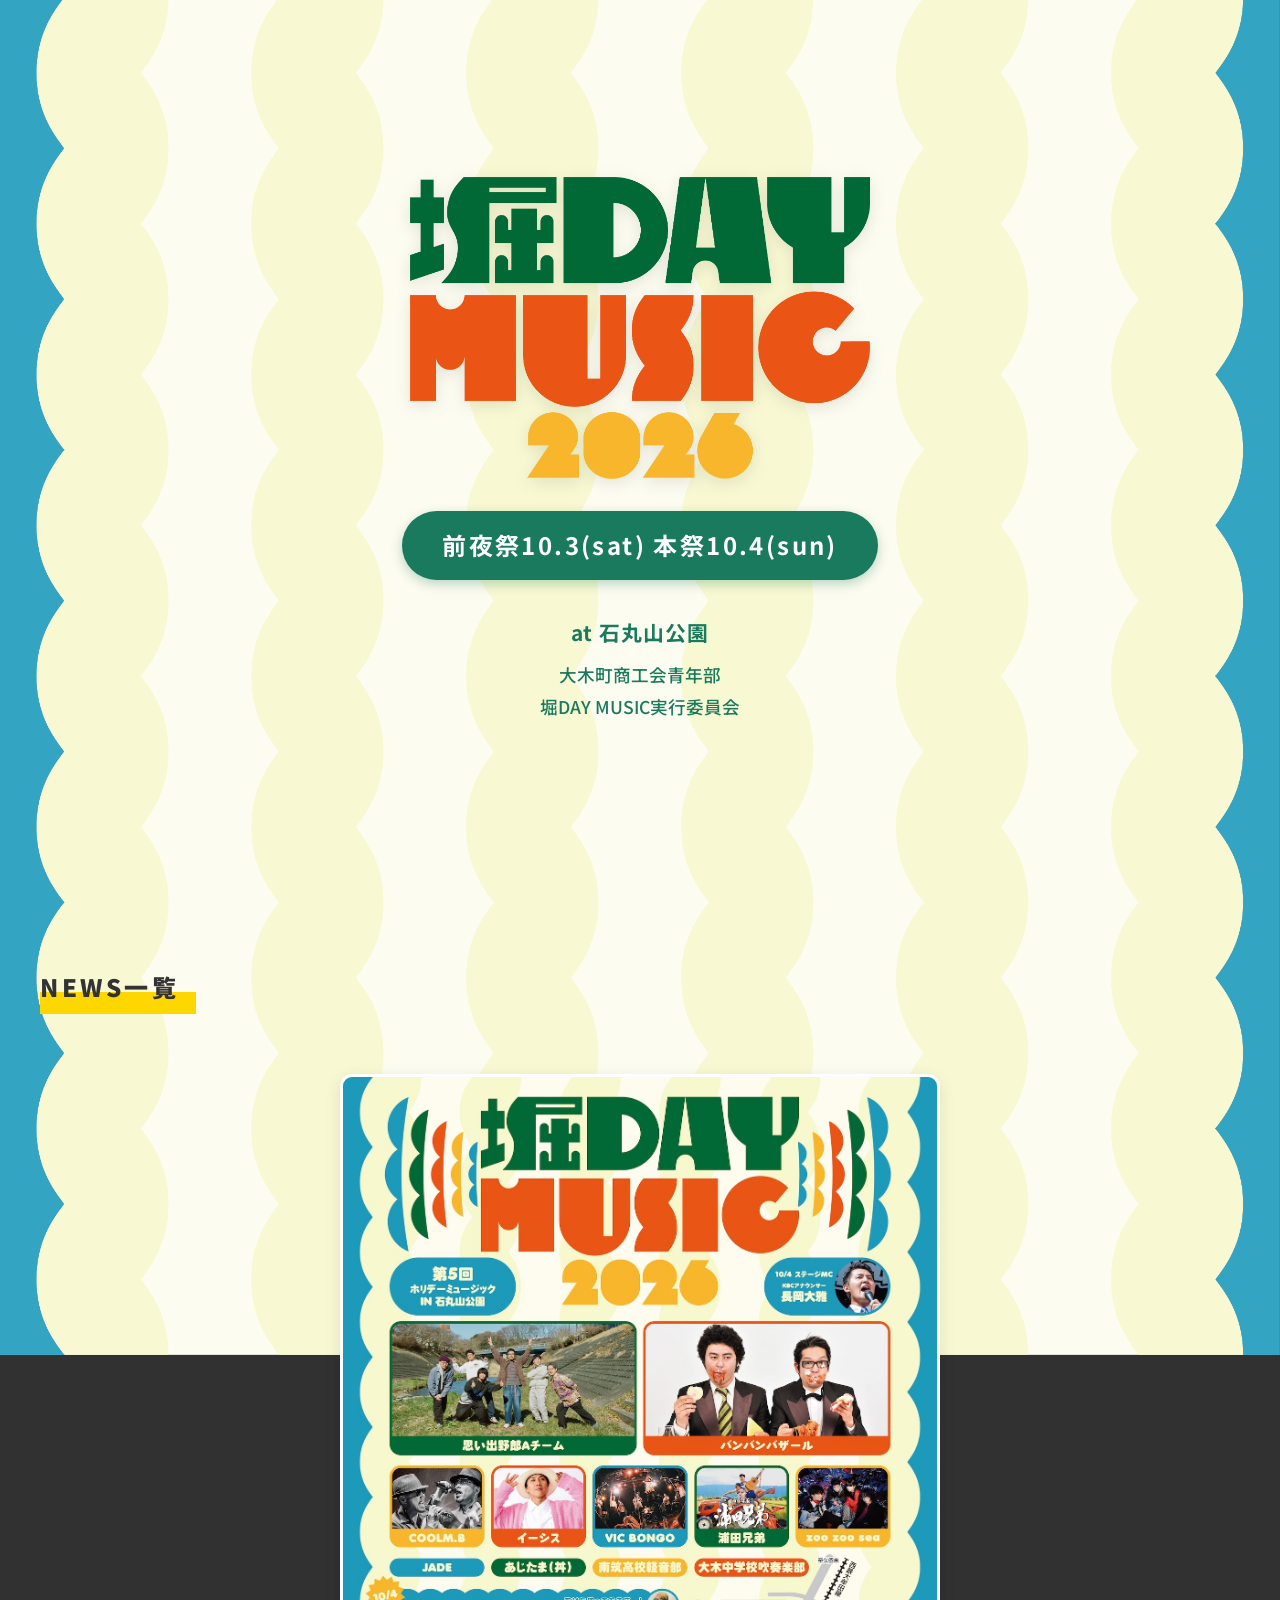
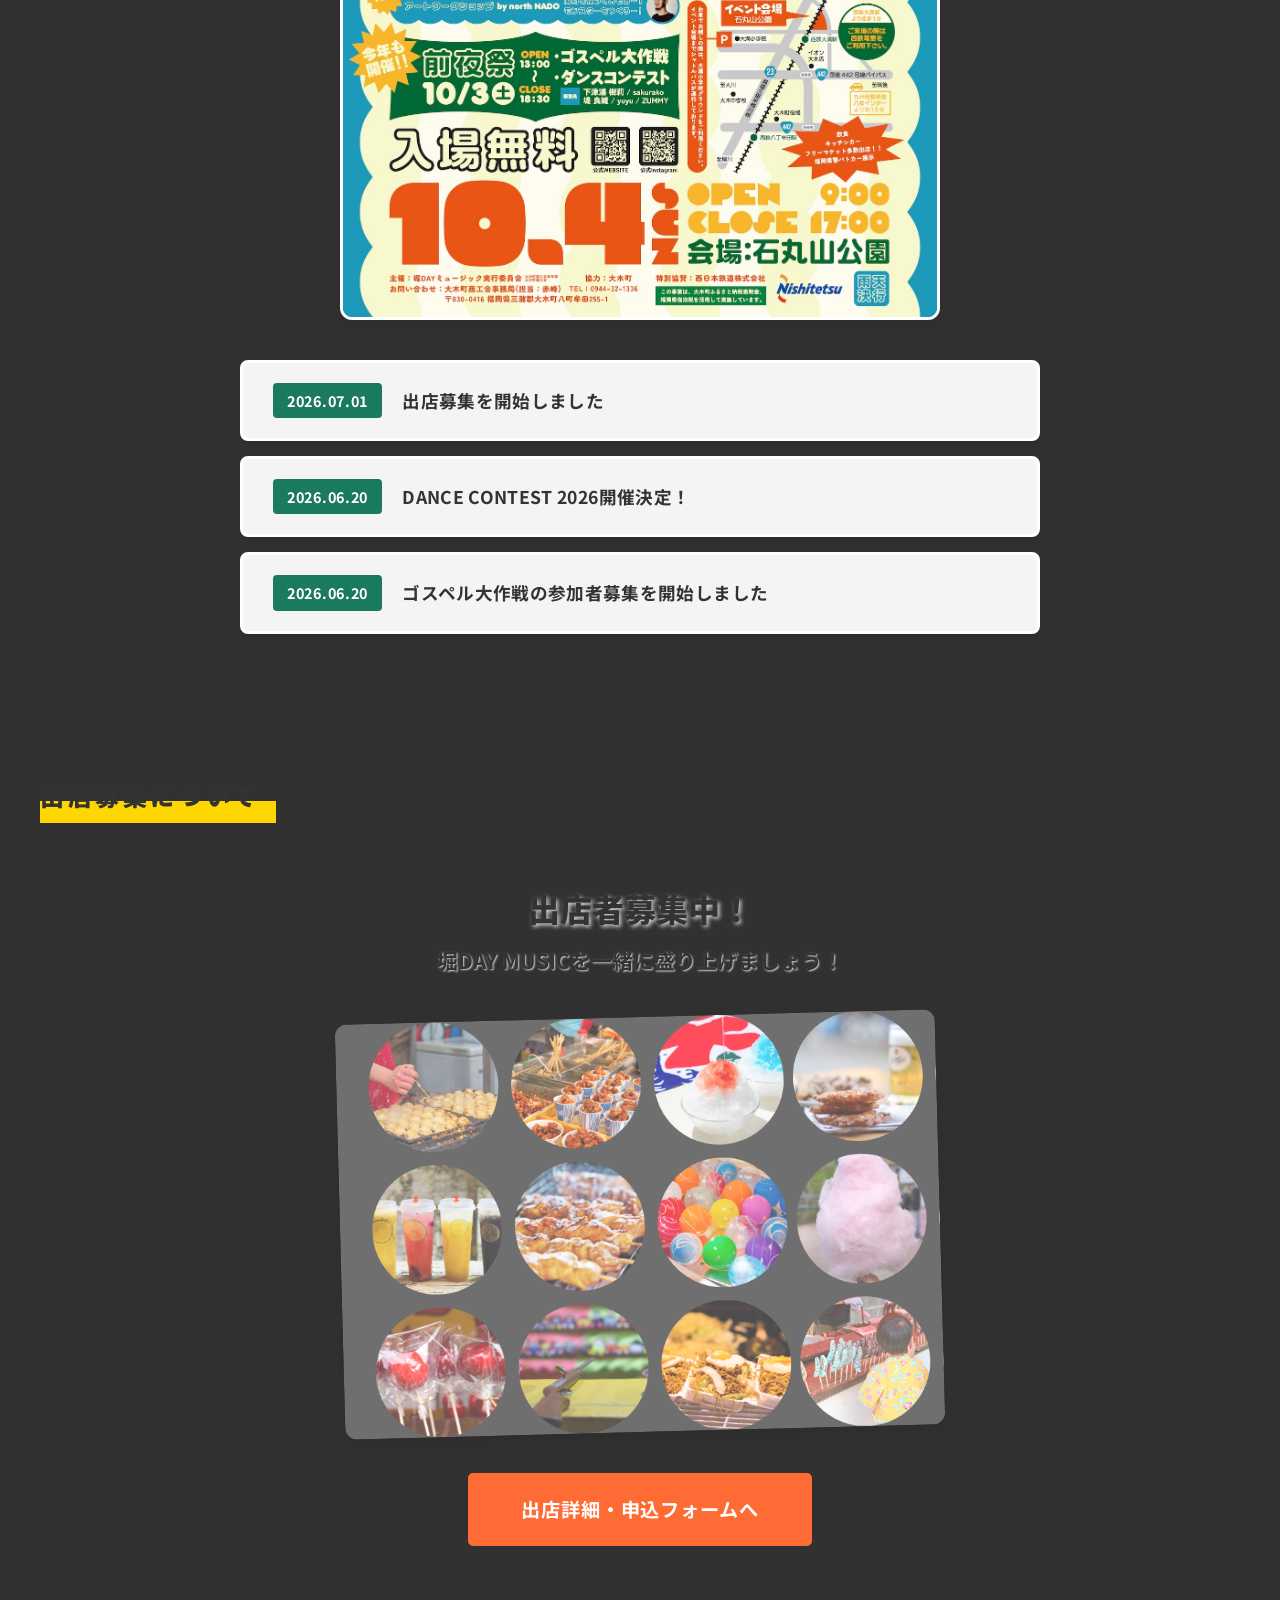
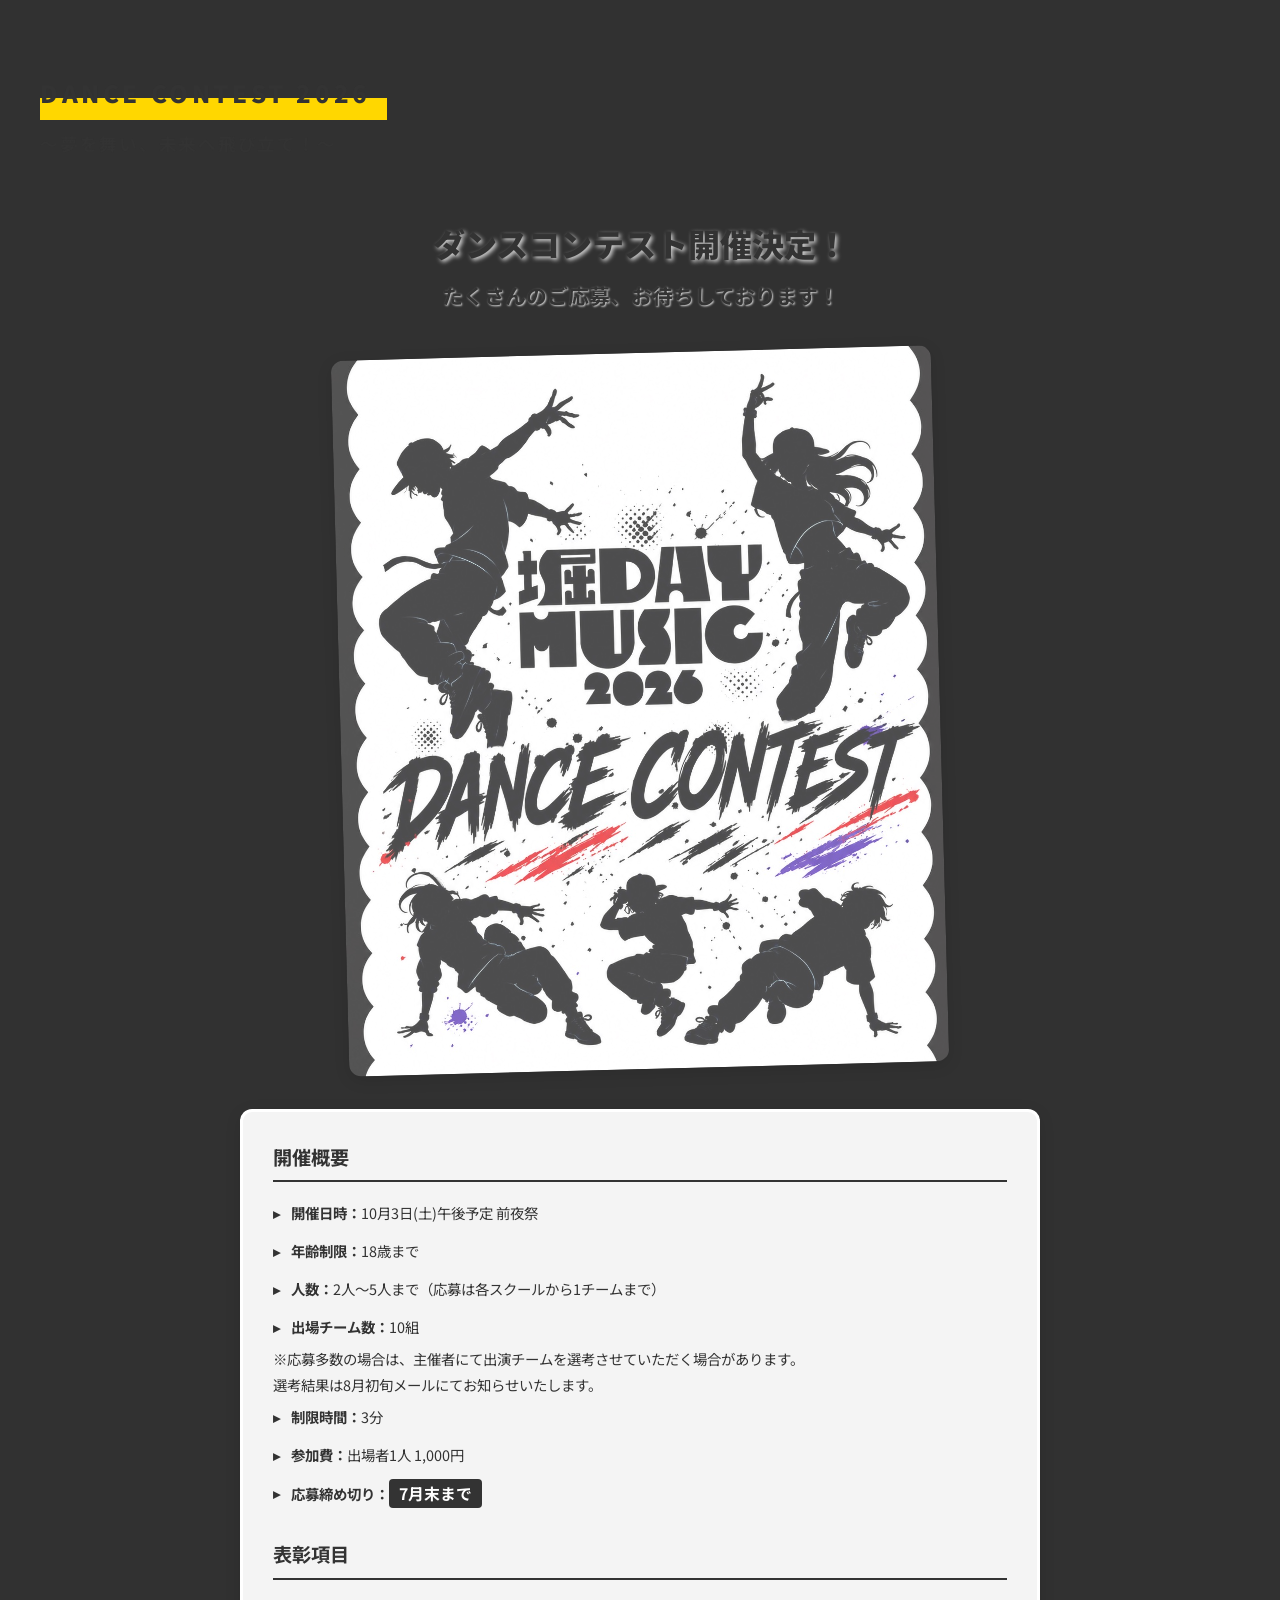
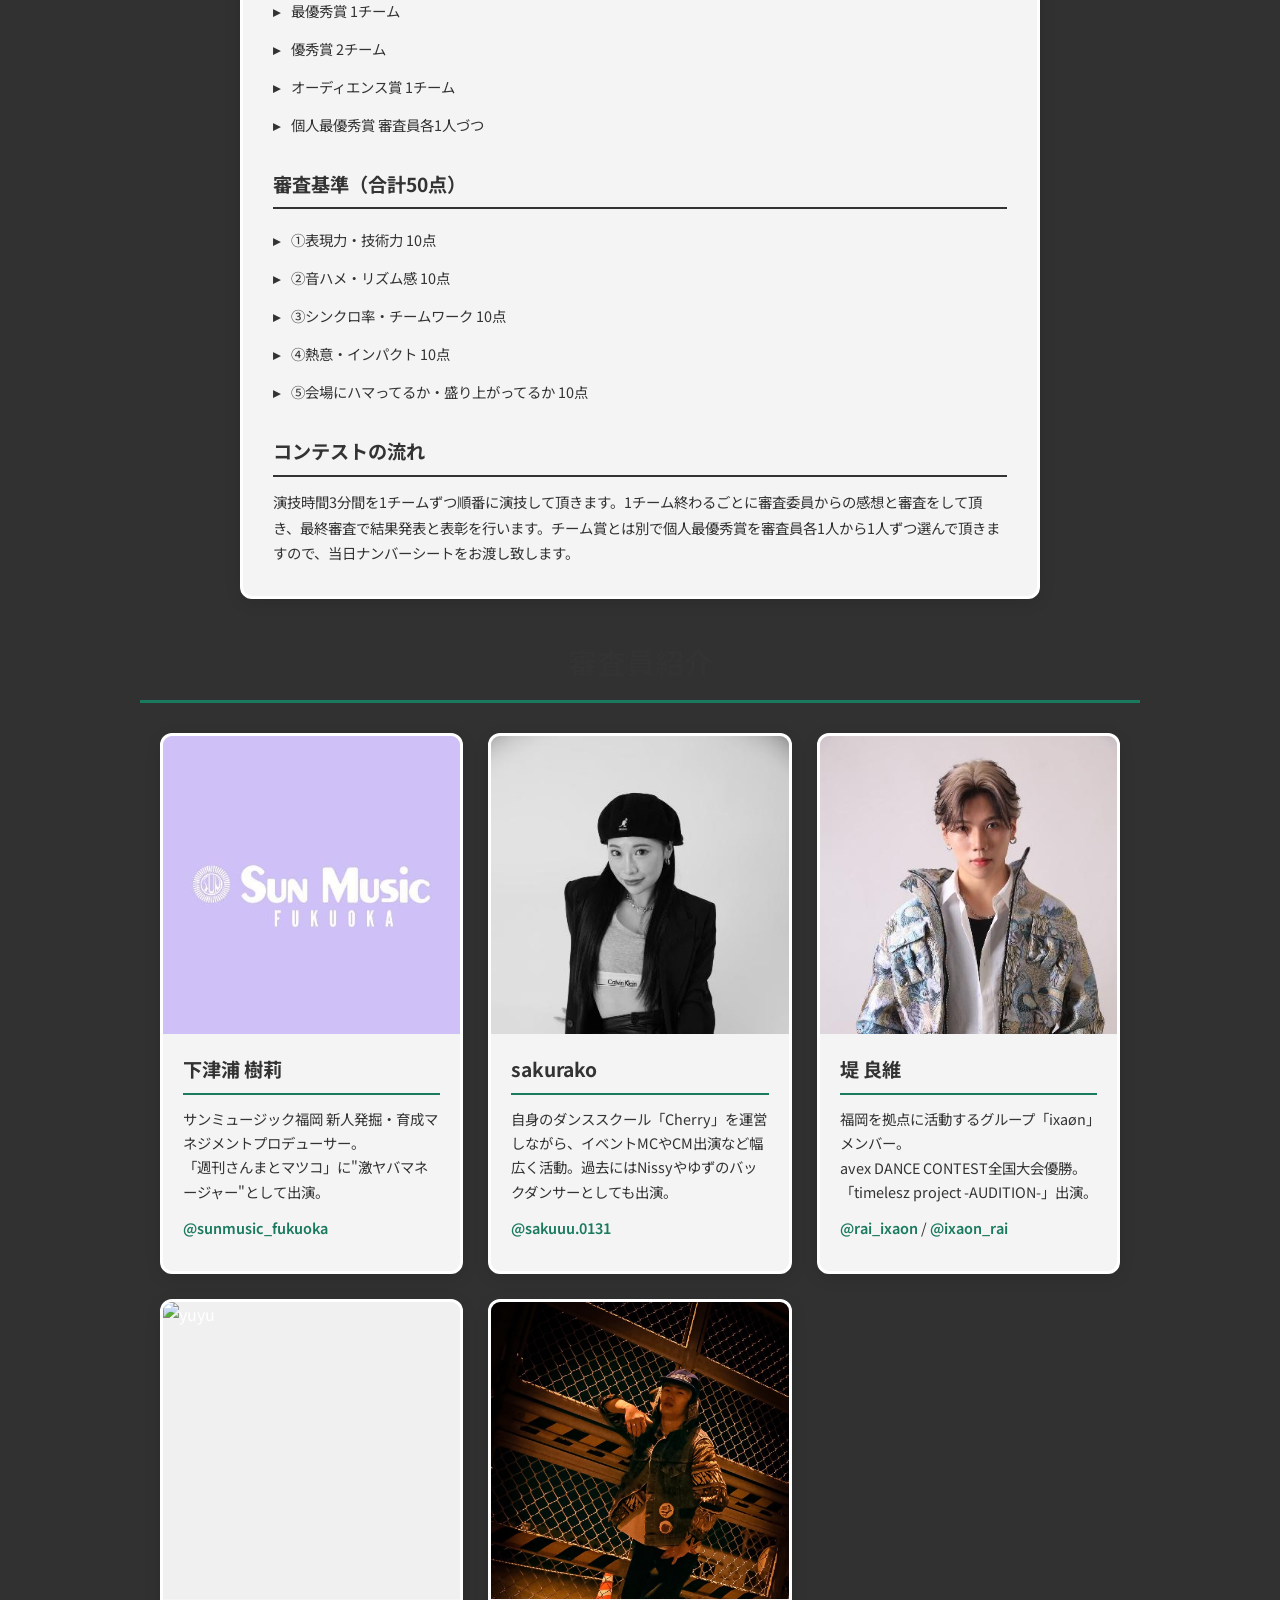
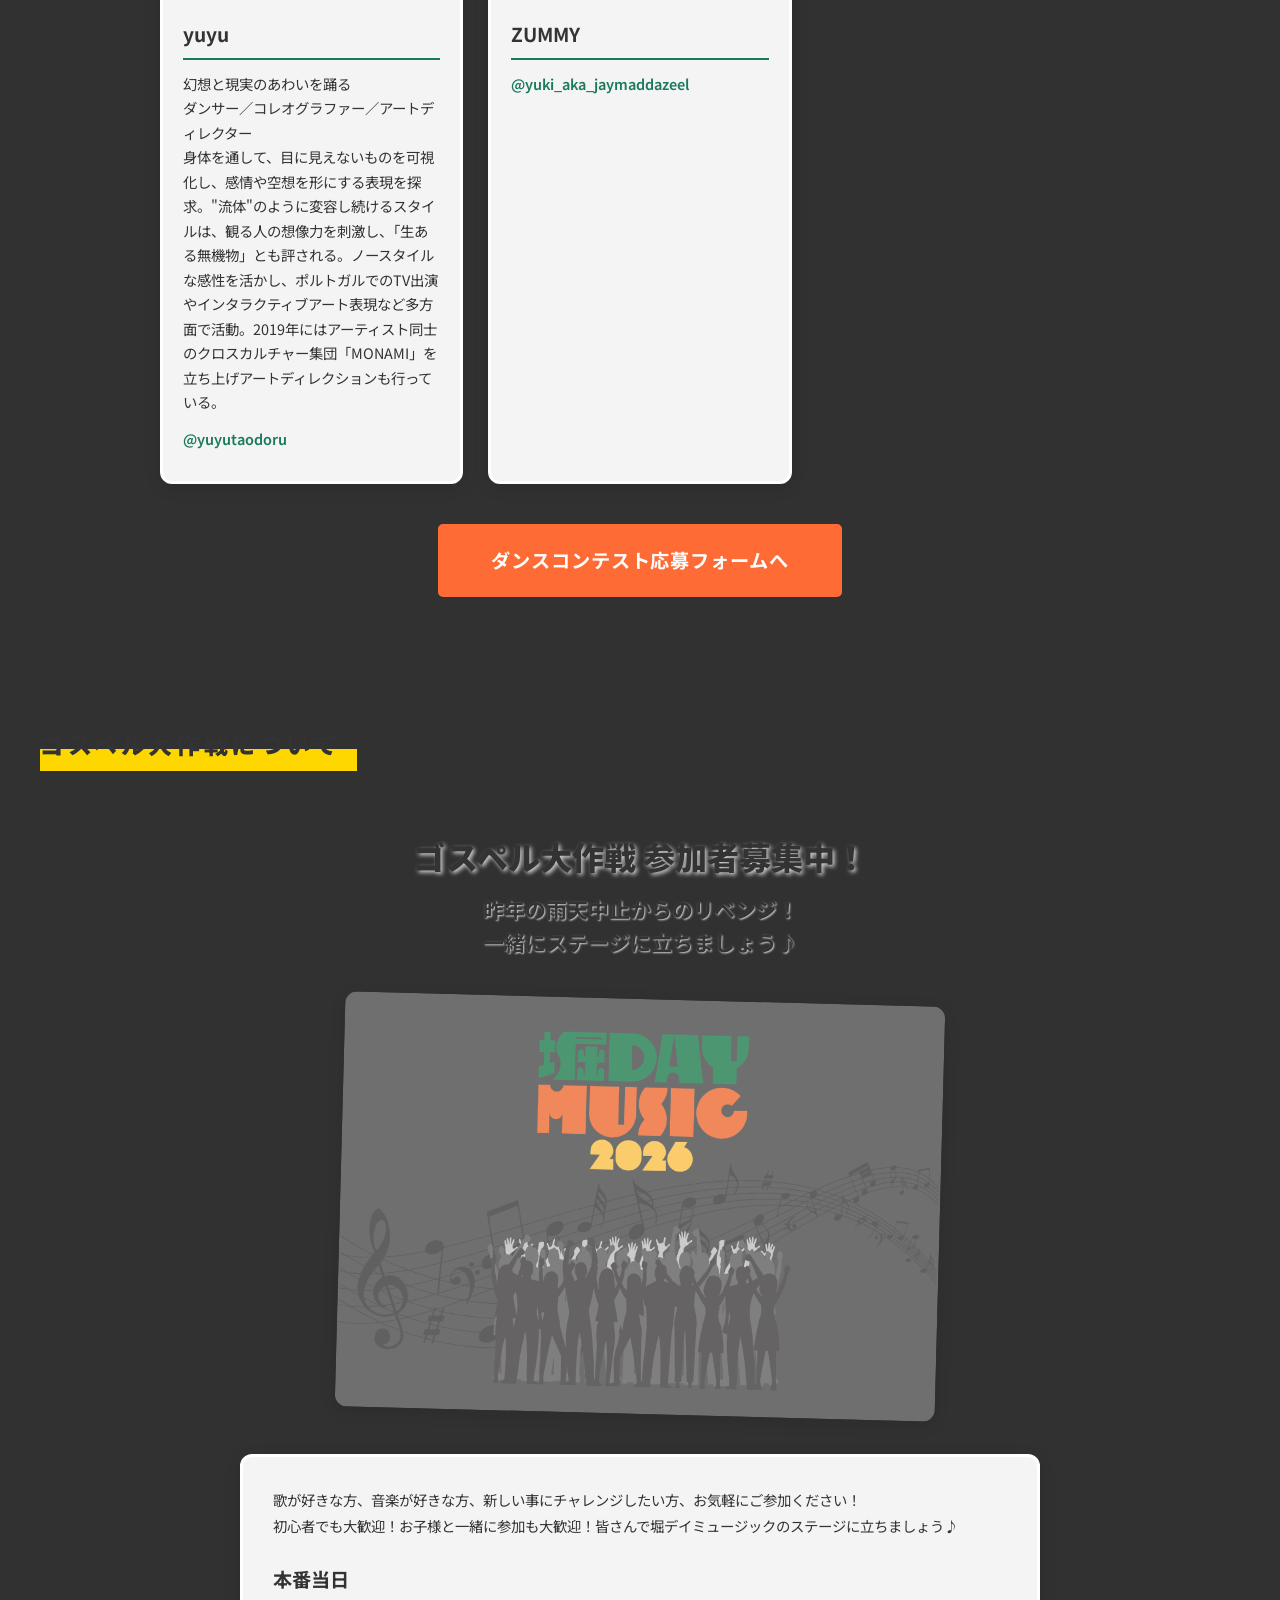
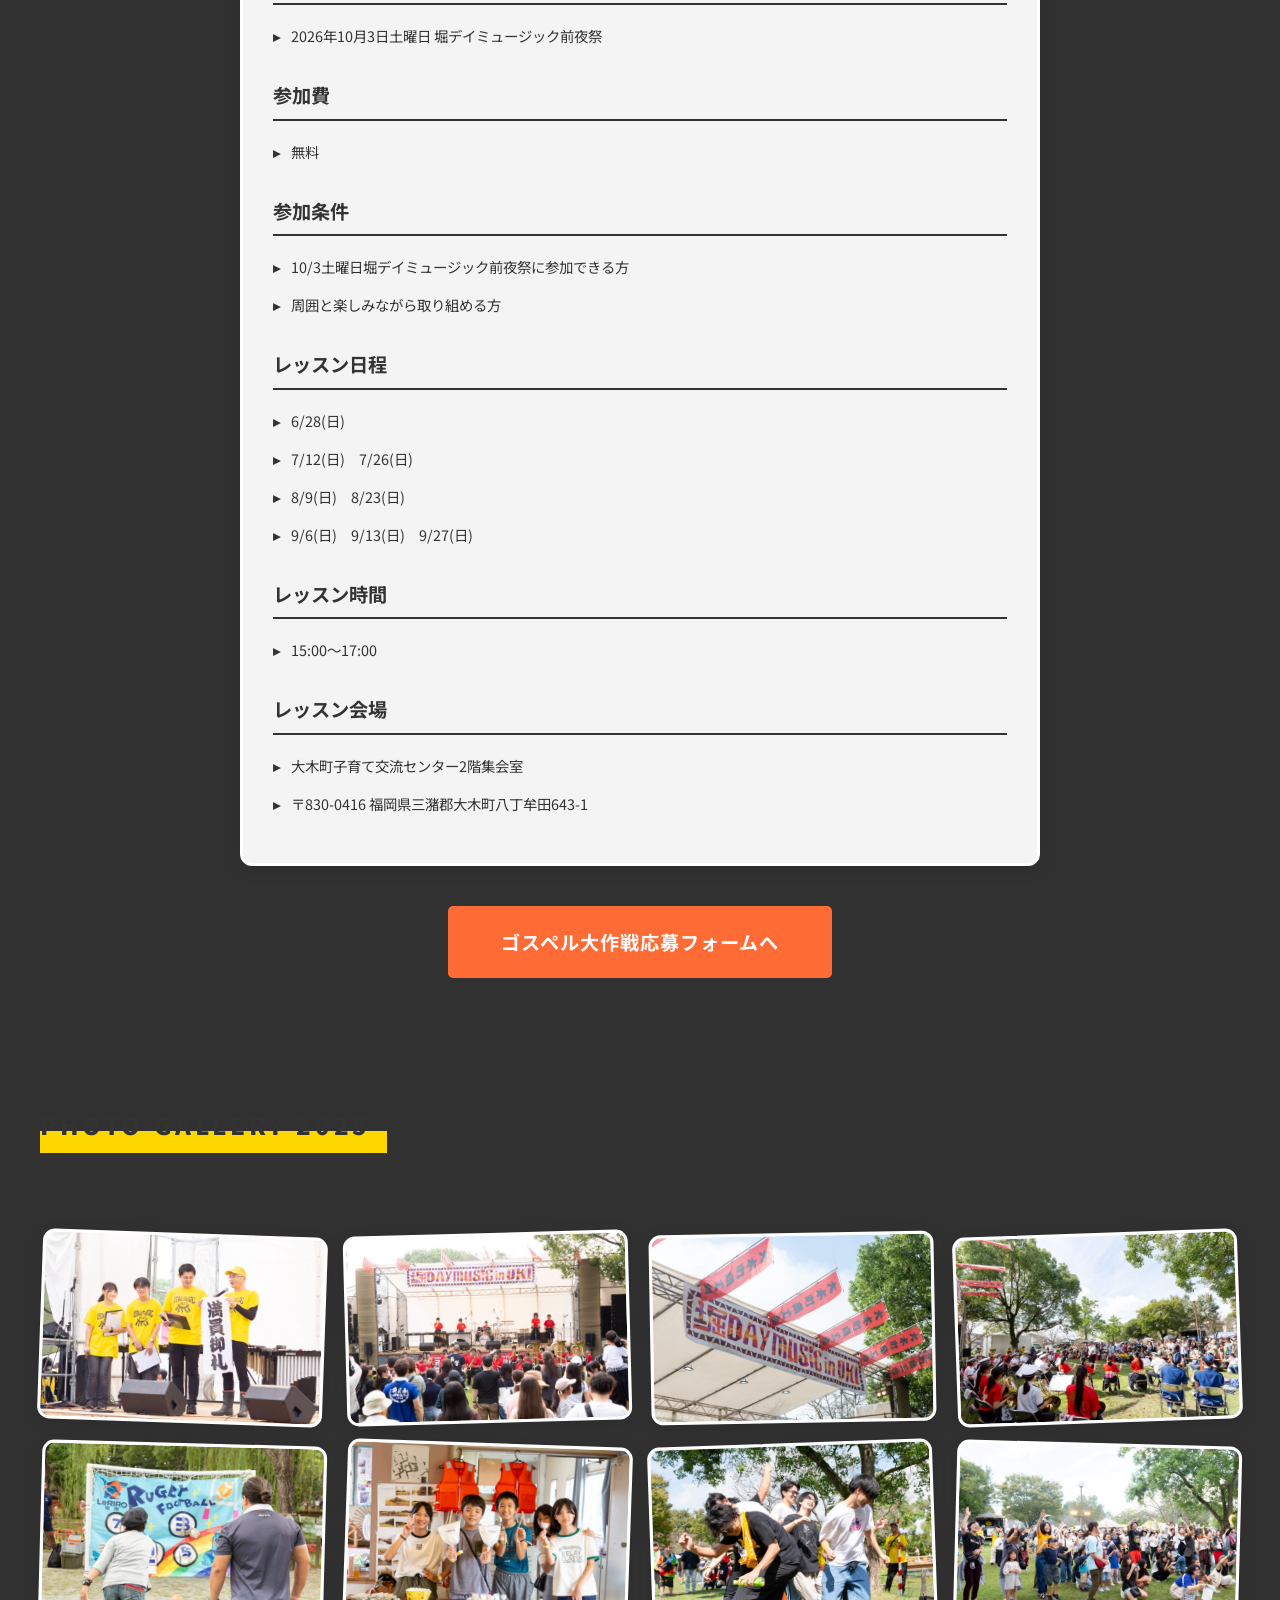
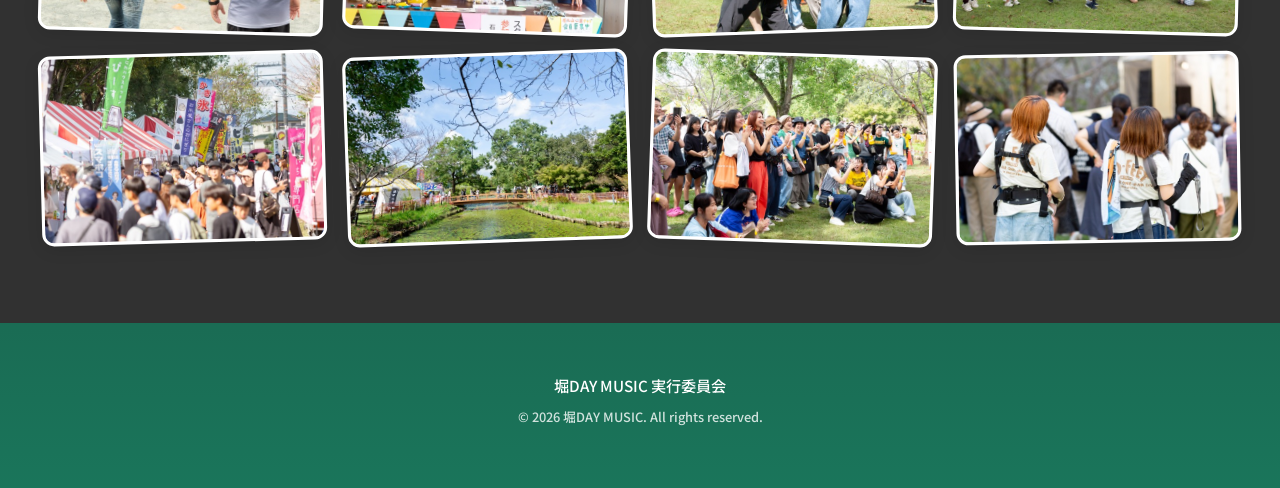
==== commit f090c929: "NEWS一覧の上にポスター画像を追加 Co-Authored-By: Claude Opus 4.5 <noreply@anthropic.com>" ====
--- a/index.html
+++ b/index.html
@@ -19,7 +19,7 @@
     <meta http-equiv="Expires" content="0">
     <meta name="google-site-verification" content="BuKldG6KuV_sAHQJ2oPpduSBFeRmL5dDbV_qbZqyOJU" />
     <title>堀DAY MUSIC（ホリデーミュージック）2026 | 福岡県大木町 石丸山公園</title>
-    <link rel="stylesheet" href="css/style.css?v=20260620-6">
+    <link rel="stylesheet" href="css/style.css?v=20260715-1">
     <link rel="preconnect" href="https://fonts.googleapis.com">
     <link rel="preconnect" href="https://fonts.gstatic.com" crossorigin>
     <link href="https://fonts.googleapis.com/css2?family=Noto+Sans+JP:wght@400;700;900&display=swap" rel="stylesheet">
@@ -49,6 +49,9 @@
     <section class="news-section">
         <div class="container">
             <h2 class="photo-title"><span>NEWS一覧</span></h2>
+            <div class="poster-wrapper">
+                <img src="images/poster.jpg" alt="堀DAY MUSIC 2026 ポスター" class="poster-image">
+            </div>
             <div class="news-list">
                 <a href="#booth-recruitment" class="news-item">
                     <span class="news-date">2026.07.01</span>
--- a/css/style.css
+++ b/css/style.css
@@ -124,6 +124,30 @@
     bottom: 0;
     background: rgba(255, 255, 255, 0.1);
     z-index: 0;
+}
+
+/* Poster Image */
+.poster-wrapper {
+    display: flex;
+    justify-content: center;
+    margin-bottom: 40px;
+    position: relative;
+    z-index: 1;
+}
+
+.poster-image {
+    max-width: 600px;
+    width: 100%;
+    height: auto;
+    border-radius: 12px;
+    box-shadow: 0 4px 16px rgba(0, 0, 0, 0.1);
+    border: 3px solid #fff;
+    transition: transform 0.3s ease, box-shadow 0.3s ease;
+}
+
+.poster-image:hover {
+    transform: translateY(-8px);
+    box-shadow: 0 12px 32px rgba(26, 122, 94, 0.3);
 }
 
 .news-list {
@@ -821,6 +845,14 @@
         font-size: 1rem;
     }
 
+    .poster-wrapper {
+        margin-bottom: 30px;
+    }
+
+    .poster-image {
+        max-width: 500px;
+    }
+
     .gospel-recruitment {
         padding: 40px 15px;
     }
@@ -994,6 +1026,16 @@
         font-size: 0.95rem;
     }
 
+    .poster-wrapper {
+        margin-bottom: 25px;
+        padding: 0 10px;
+    }
+
+    .poster-image {
+        max-width: 100%;
+        border-radius: 10px;
+    }
+
     .gospel-recruitment {
         padding: 30px 10px;
     }
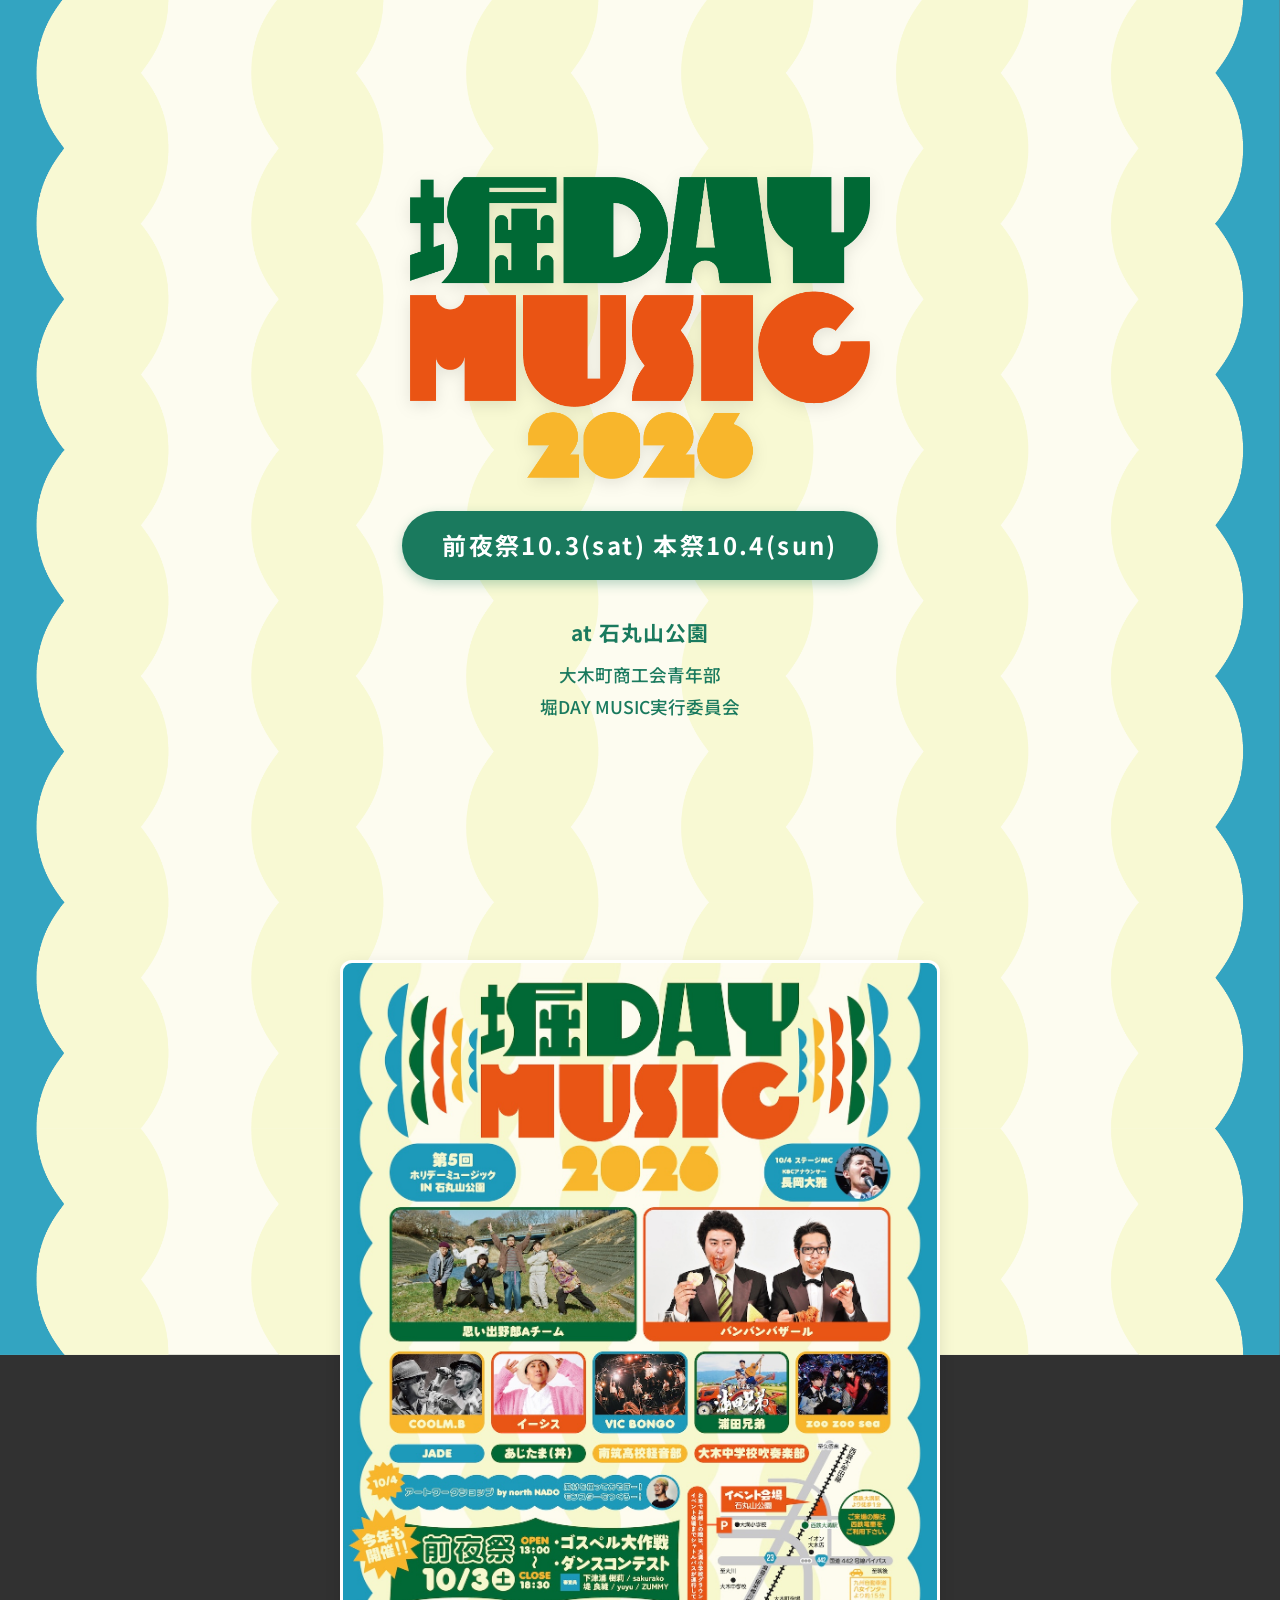
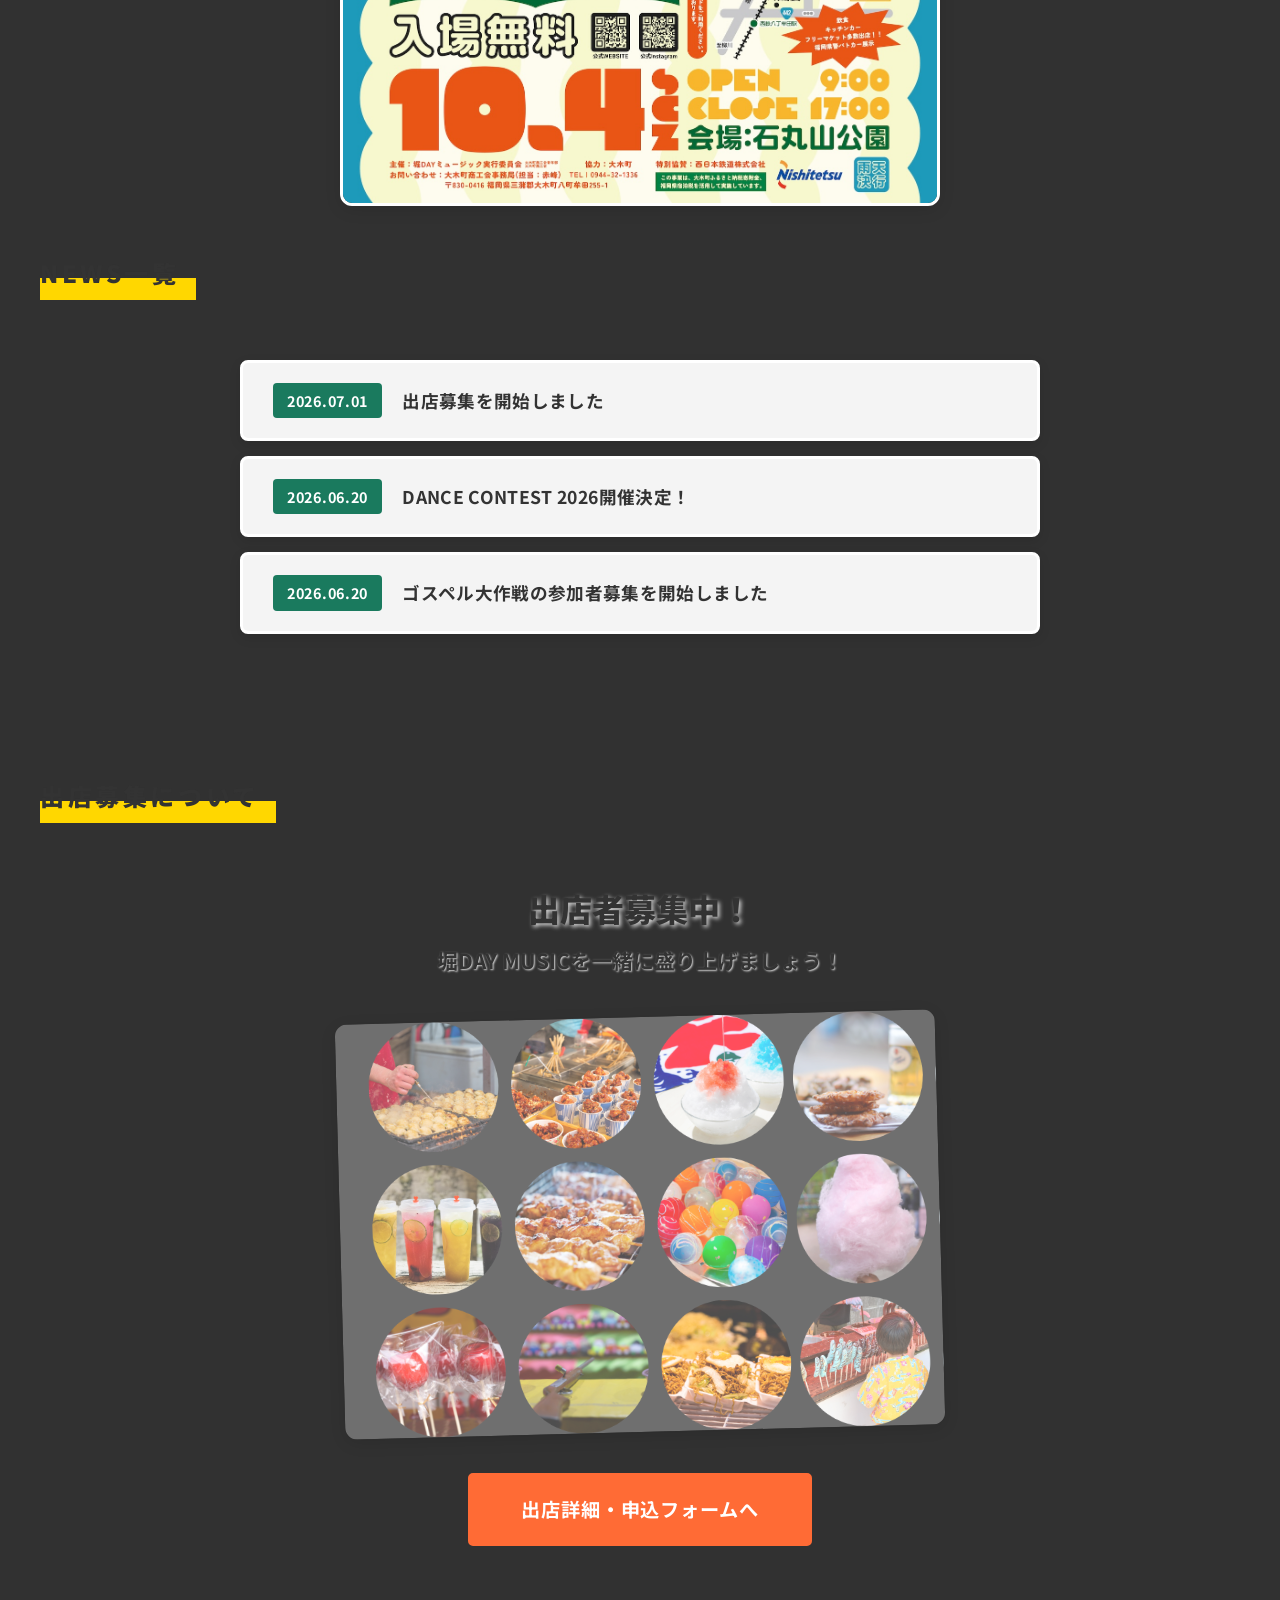
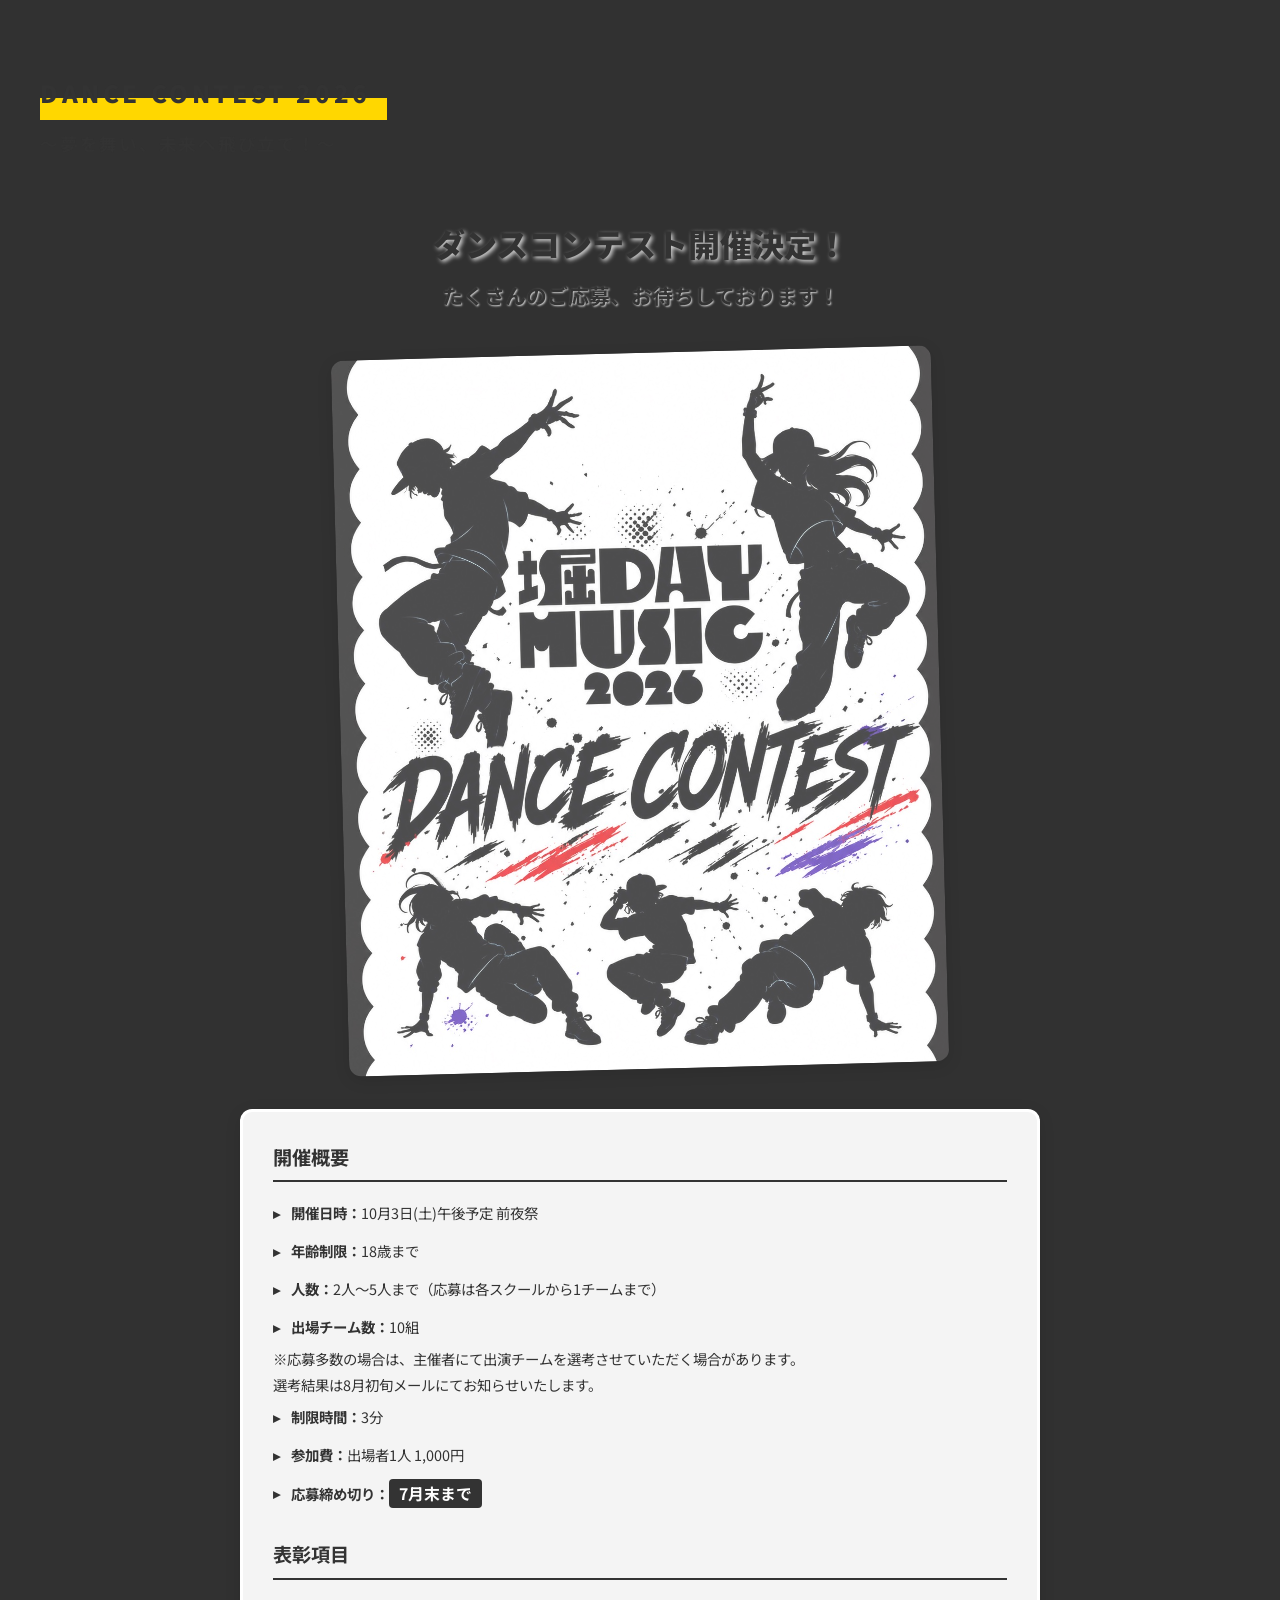
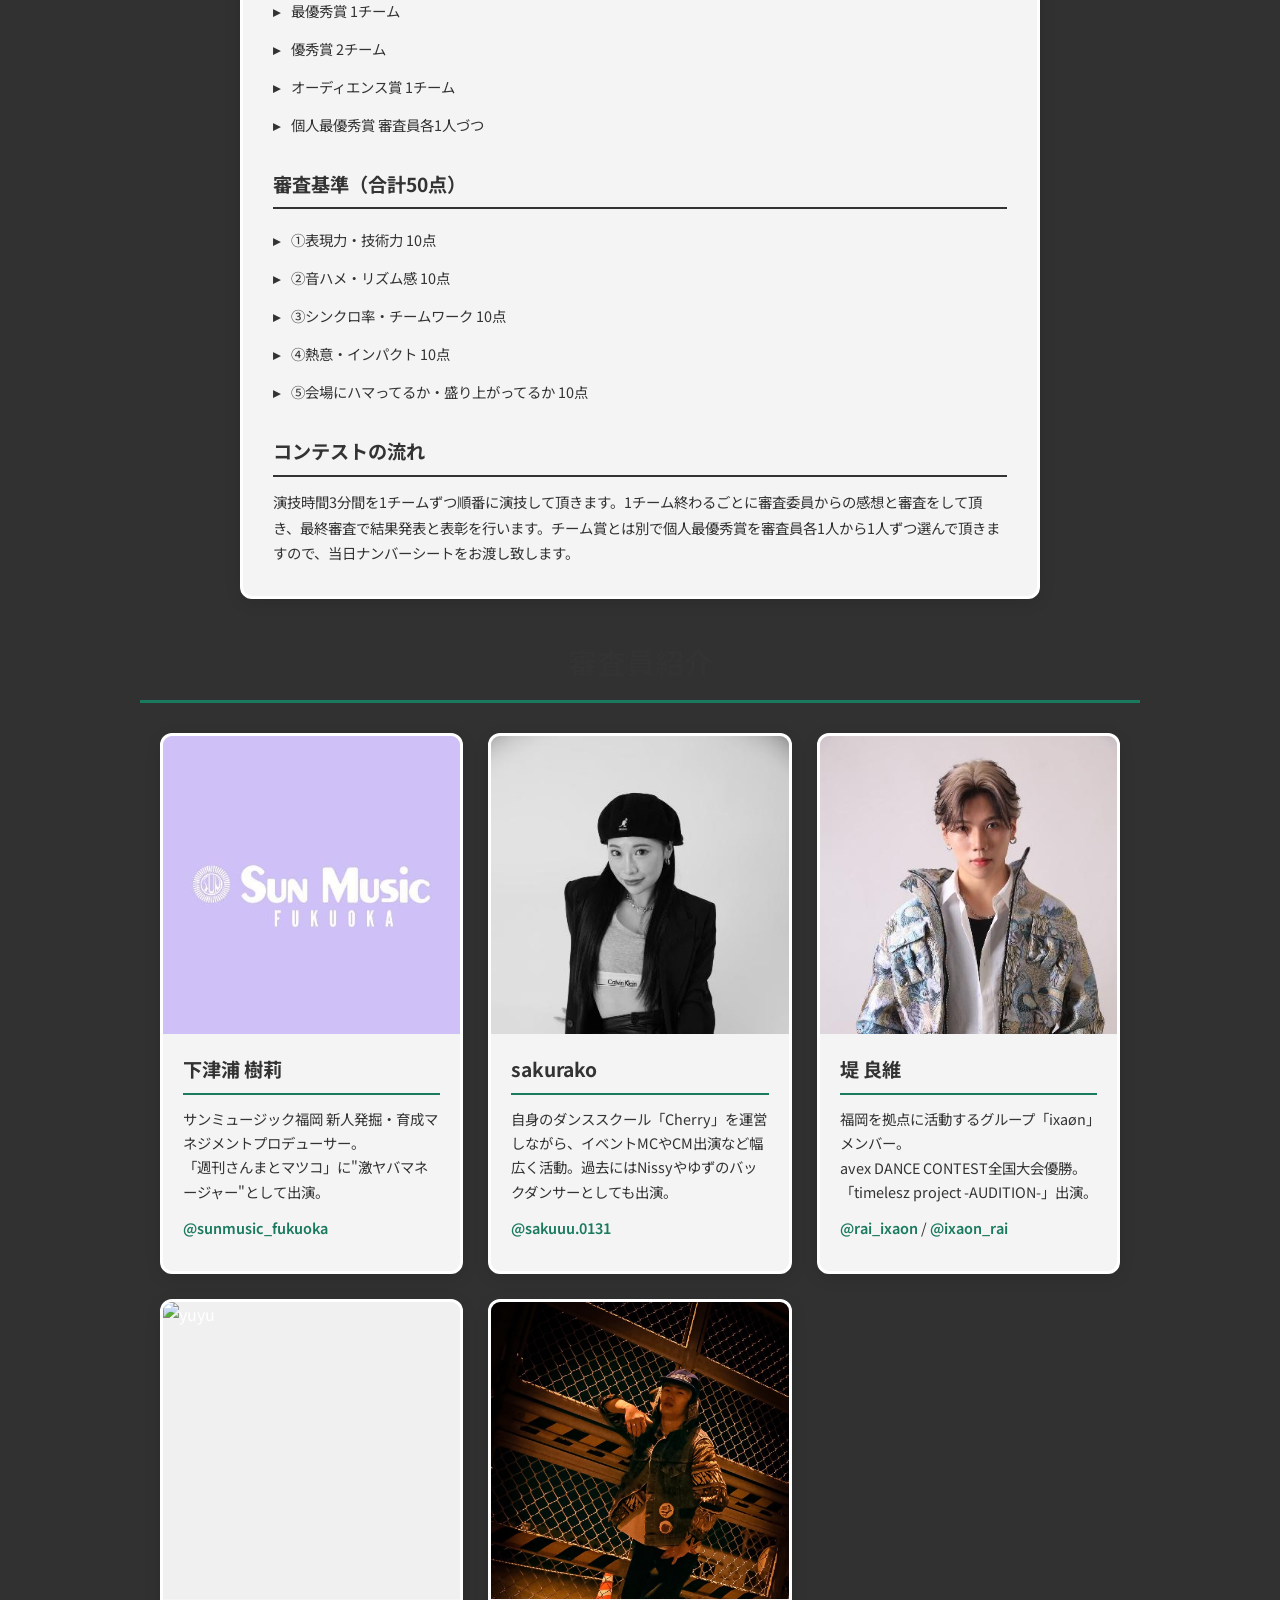
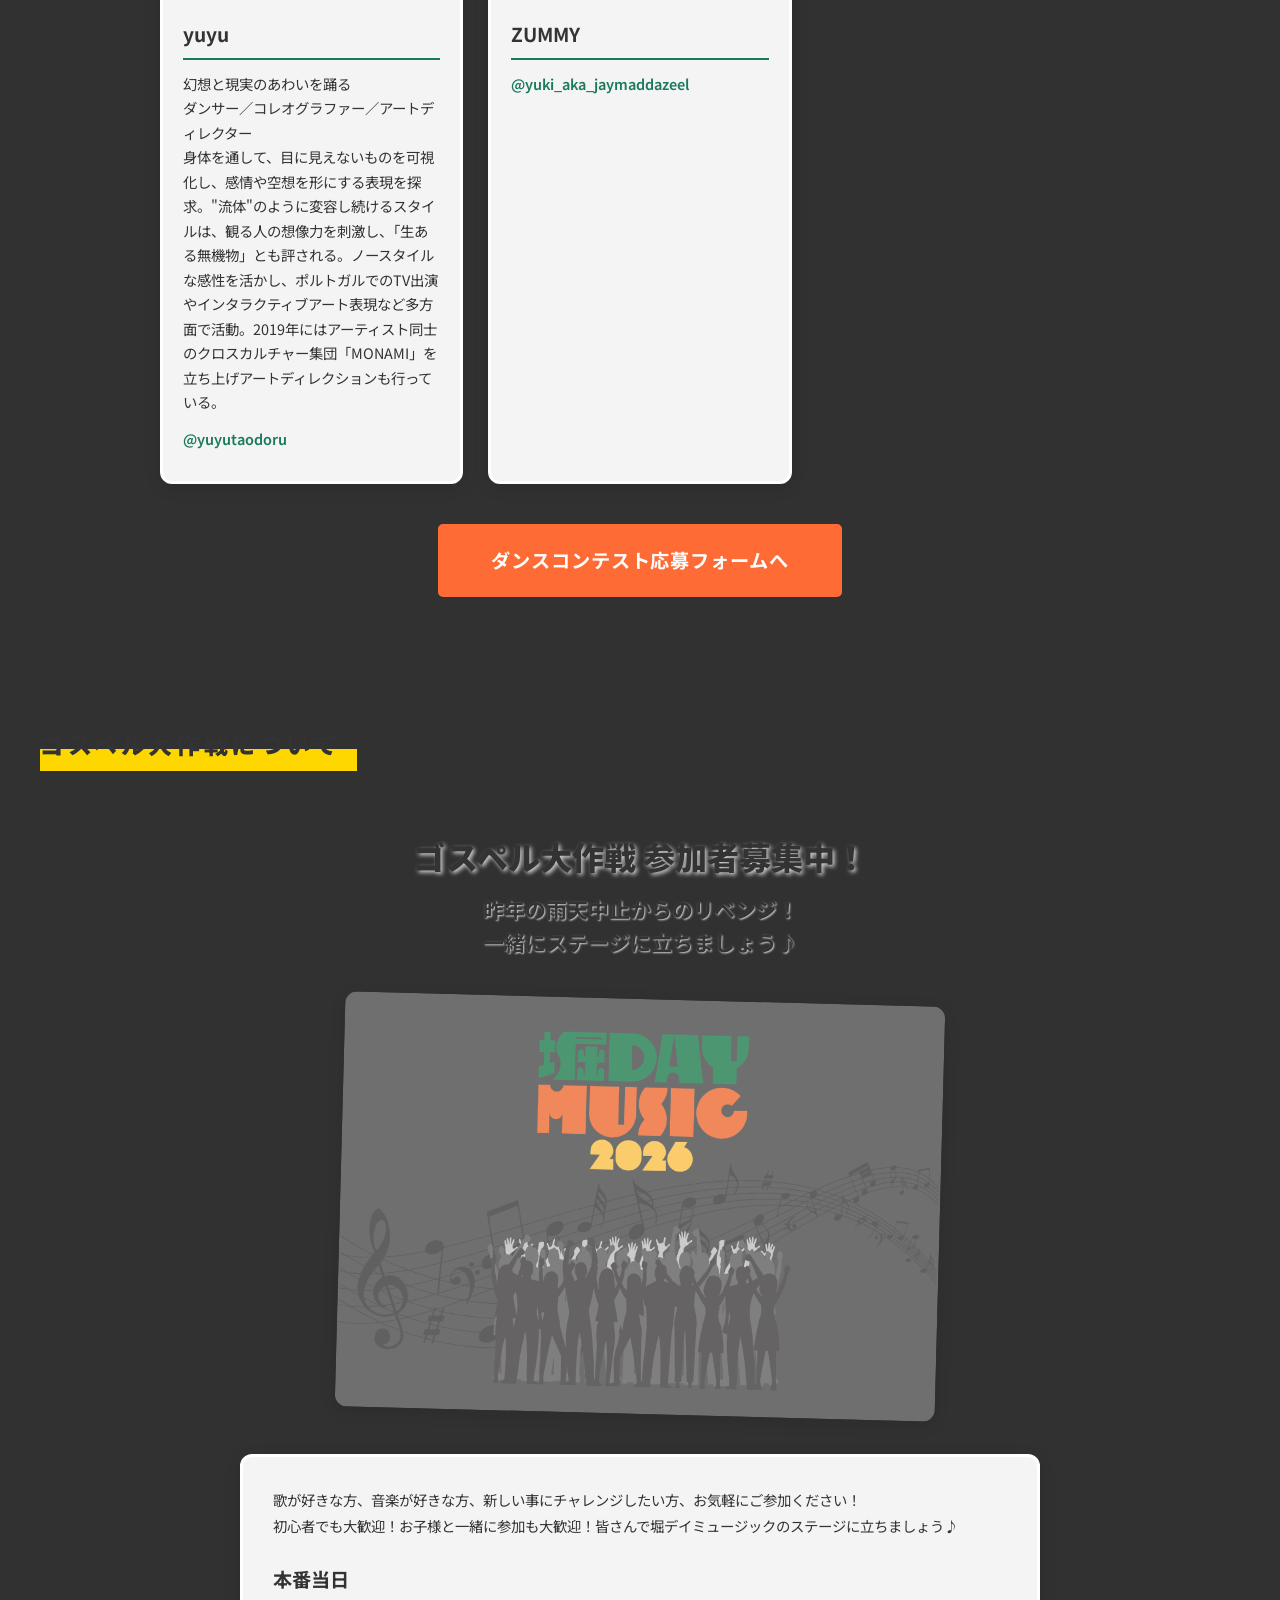
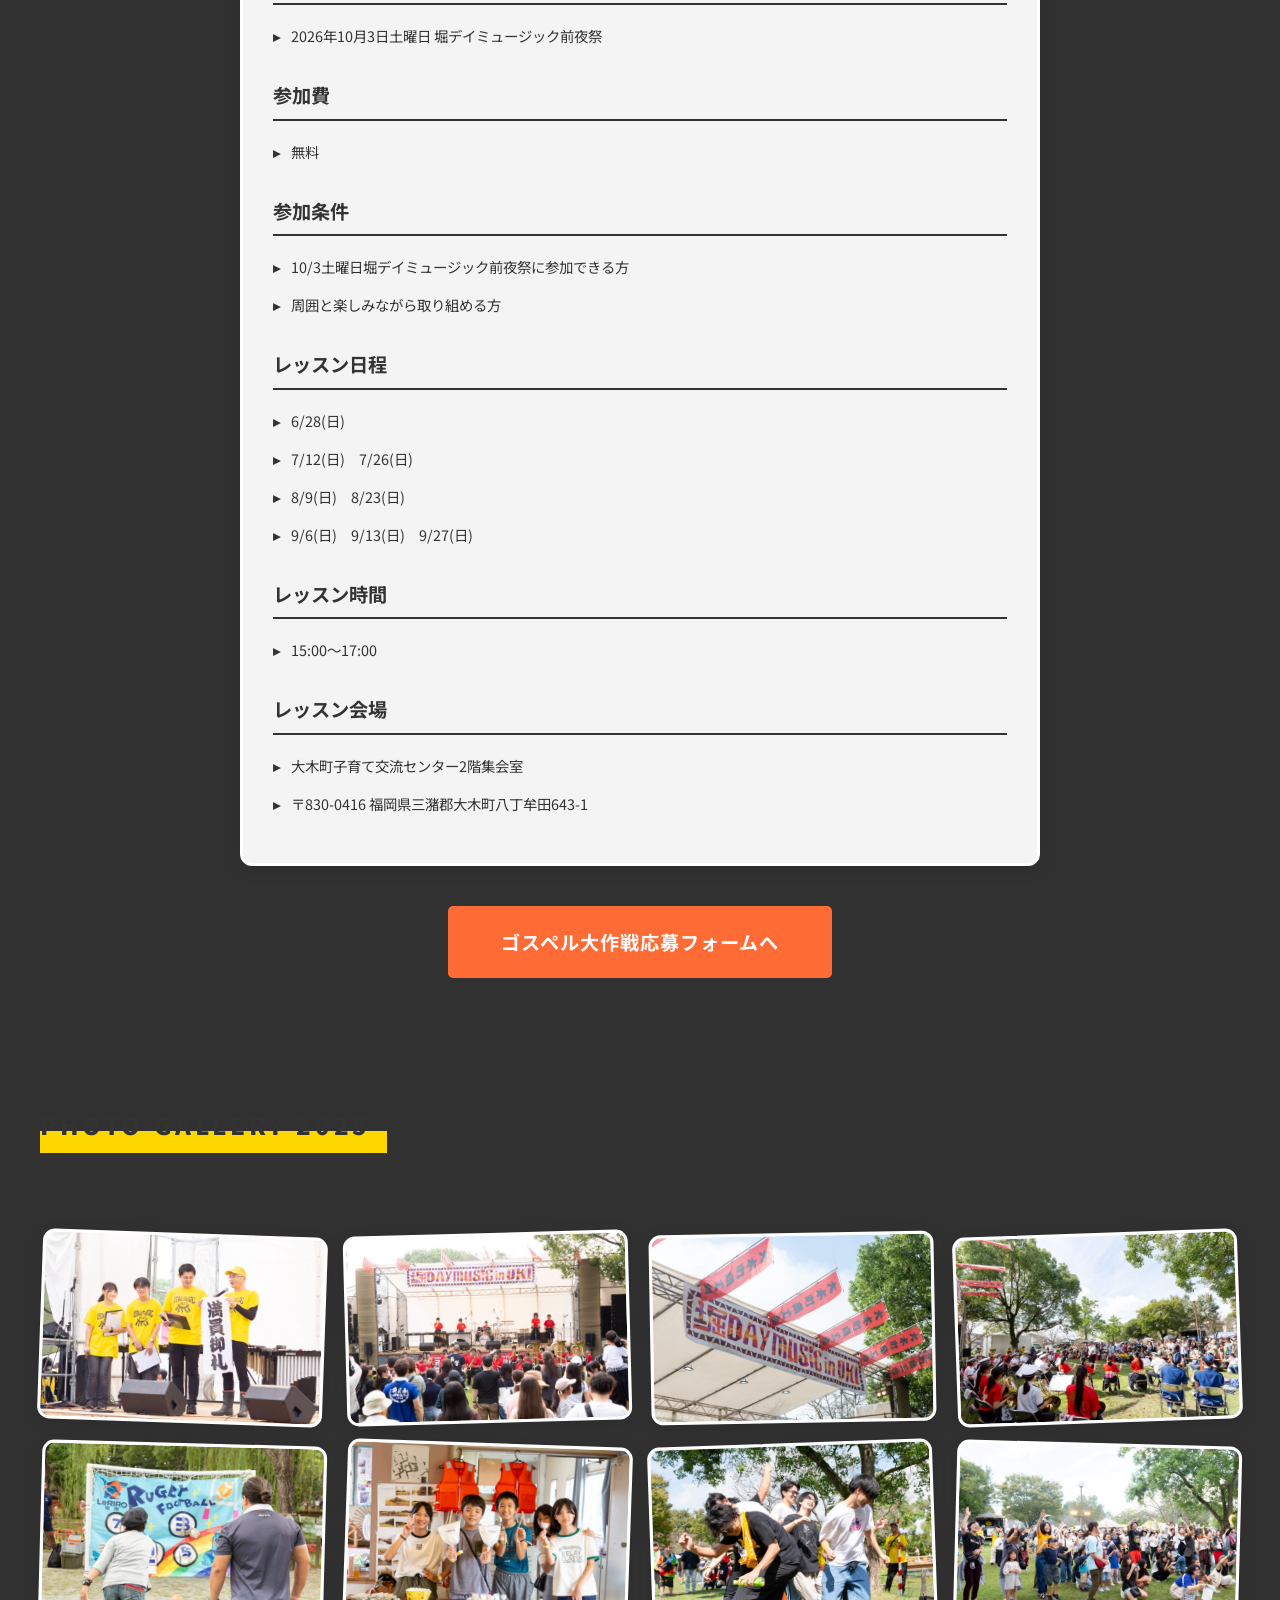
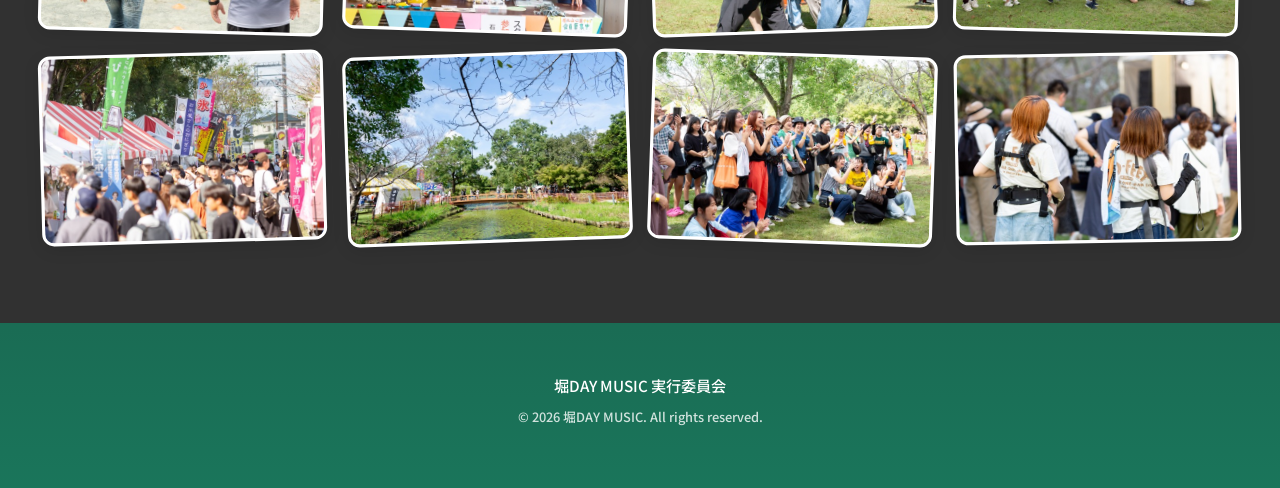
==== commit 4a92deda: "ポスター画像をNEWS一覧タイトルの上に移動 Co-Authored-By: Claude Opus 4.5 <noreply@anthropic.com>" ====
--- a/index.html
+++ b/index.html
@@ -48,10 +48,10 @@
     <!-- News Section -->
     <section class="news-section">
         <div class="container">
-            <h2 class="photo-title"><span>NEWS一覧</span></h2>
             <div class="poster-wrapper">
                 <img src="images/poster.jpg" alt="堀DAY MUSIC 2026 ポスター" class="poster-image">
             </div>
+            <h2 class="photo-title"><span>NEWS一覧</span></h2>
             <div class="news-list">
                 <a href="#booth-recruitment" class="news-item">
                     <span class="news-date">2026.07.01</span>
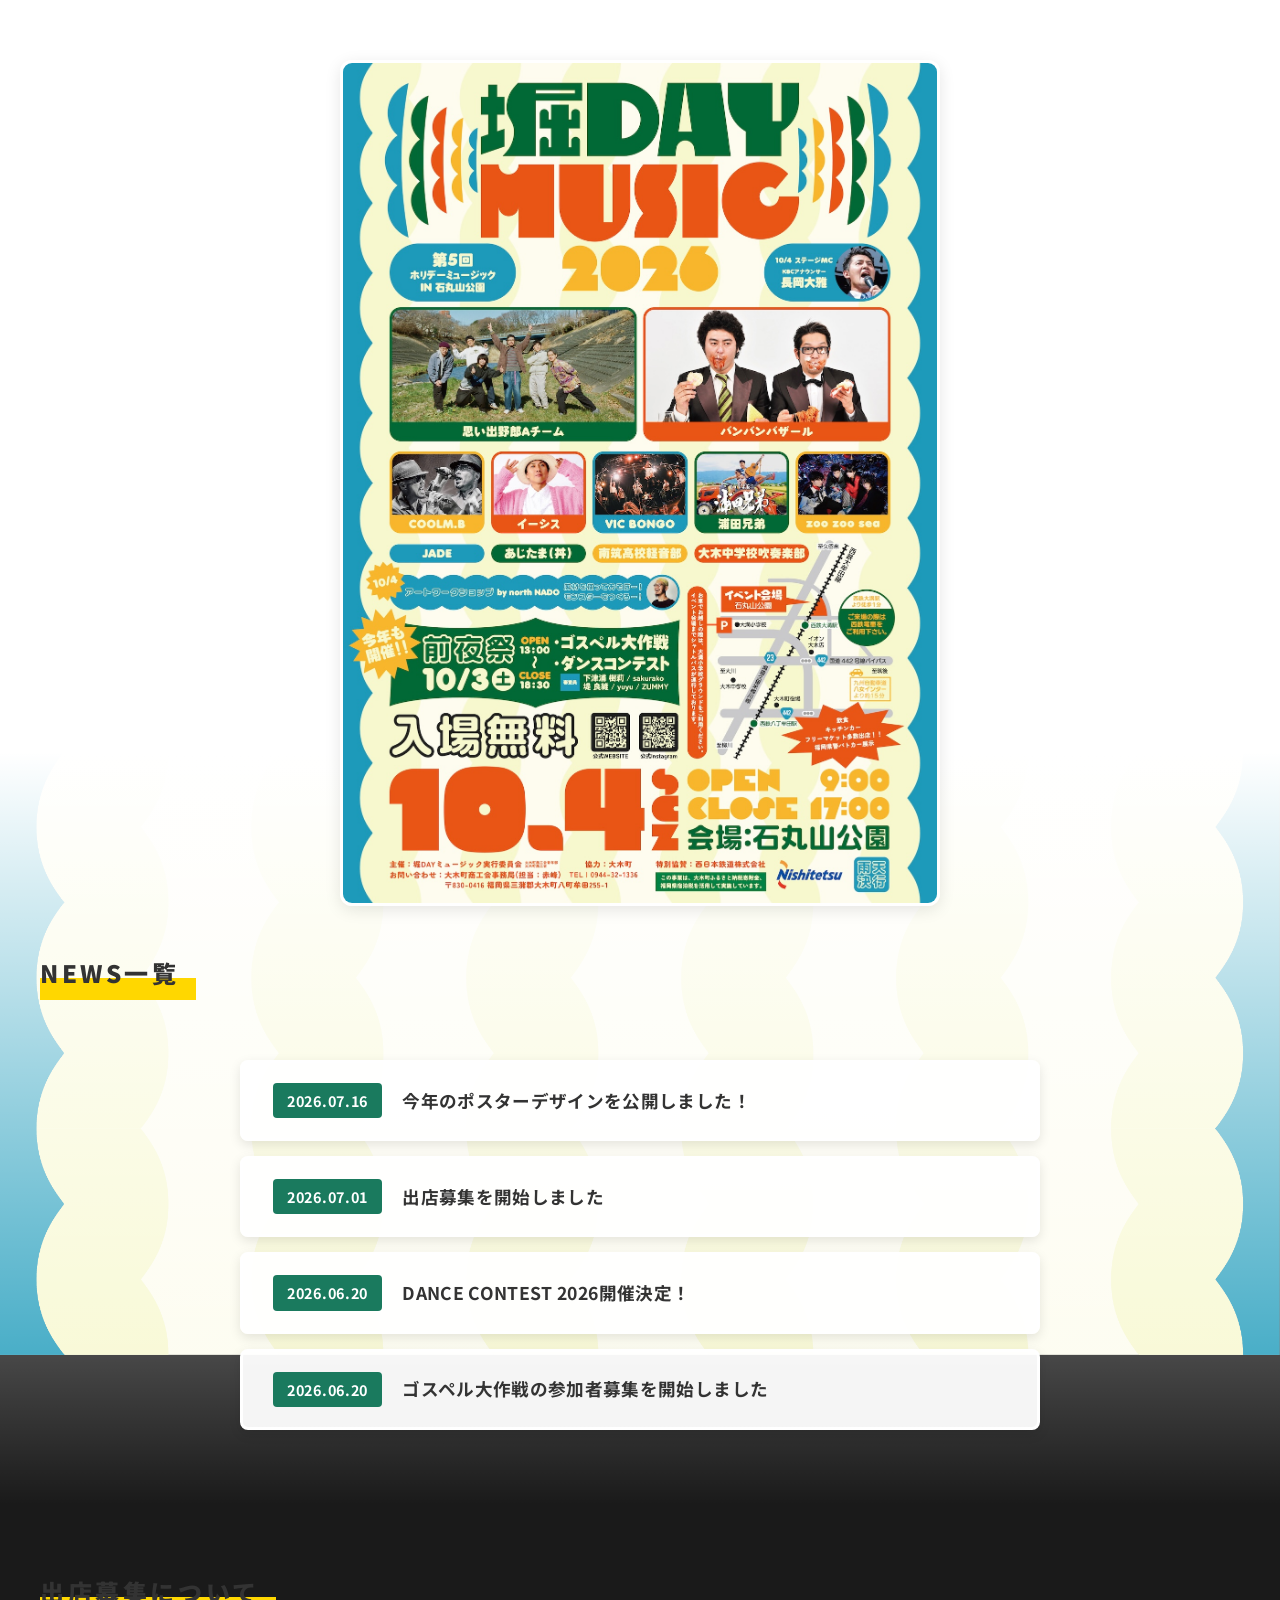
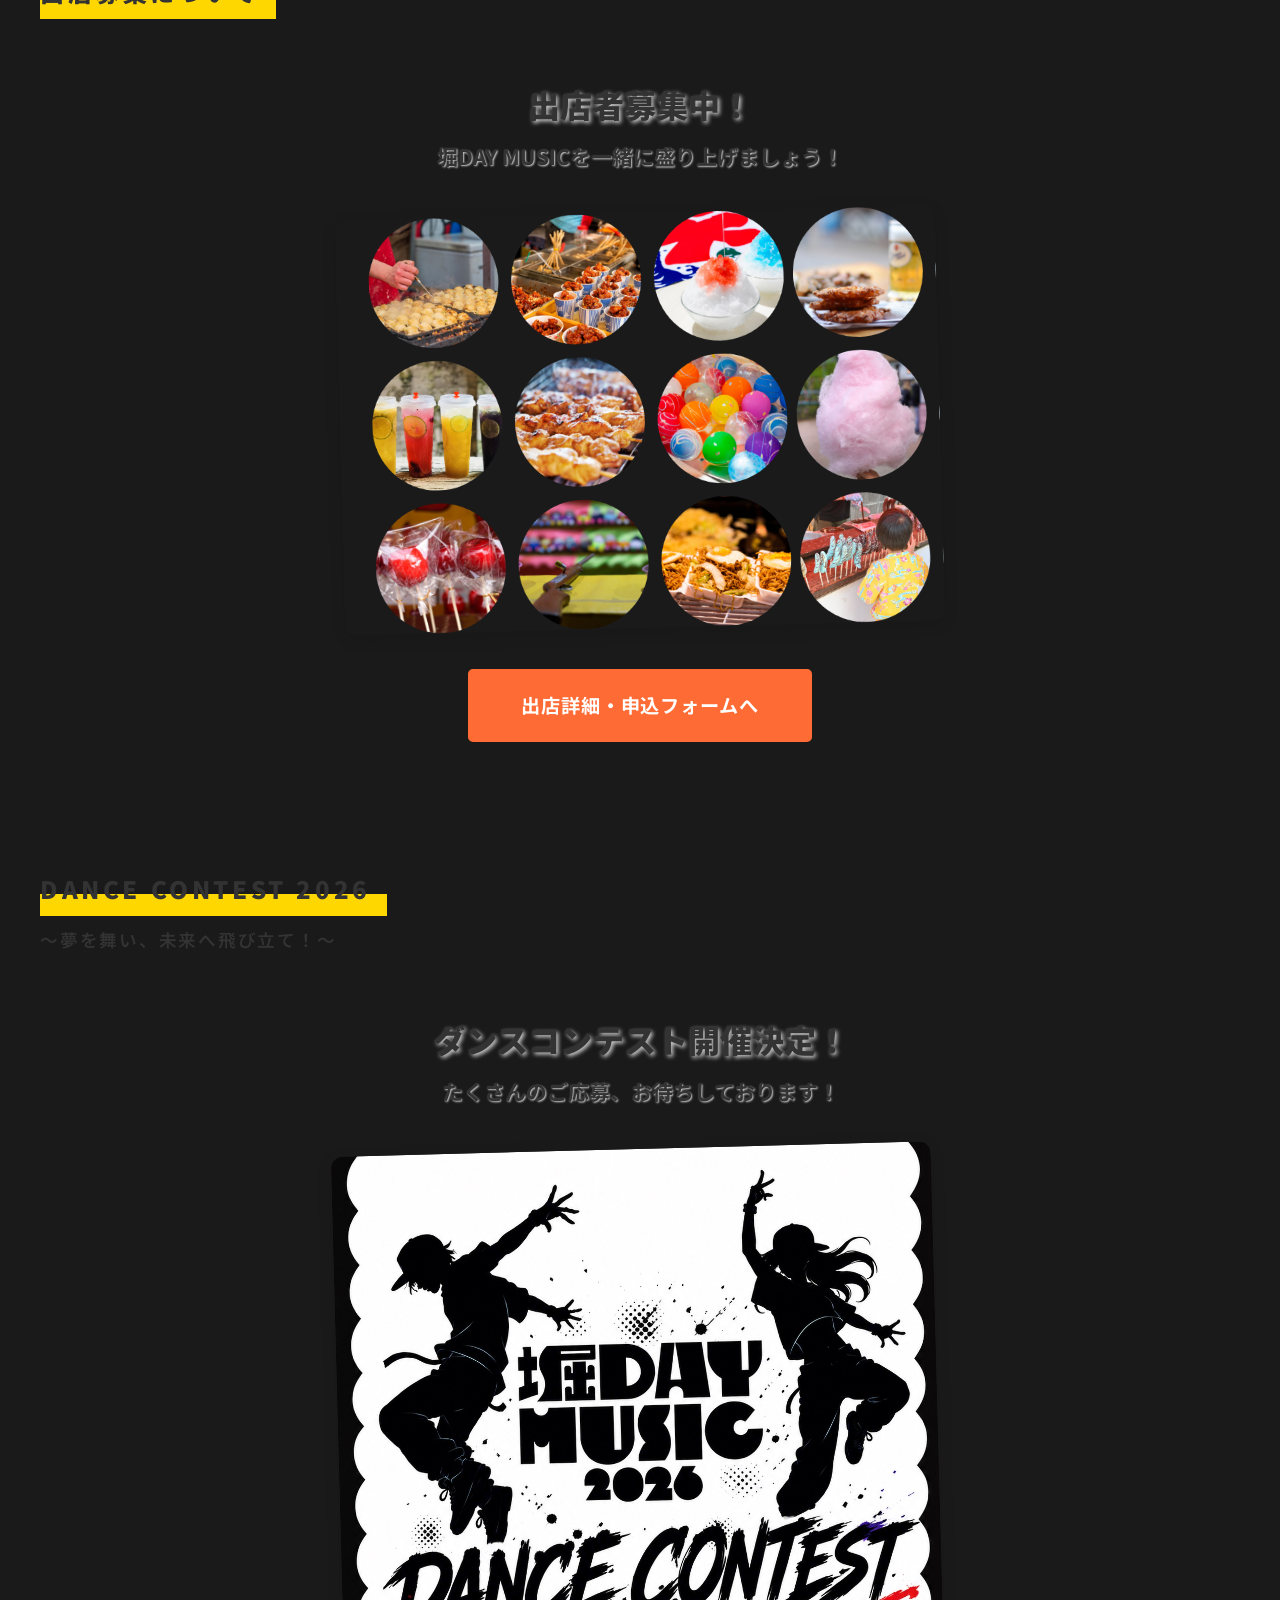
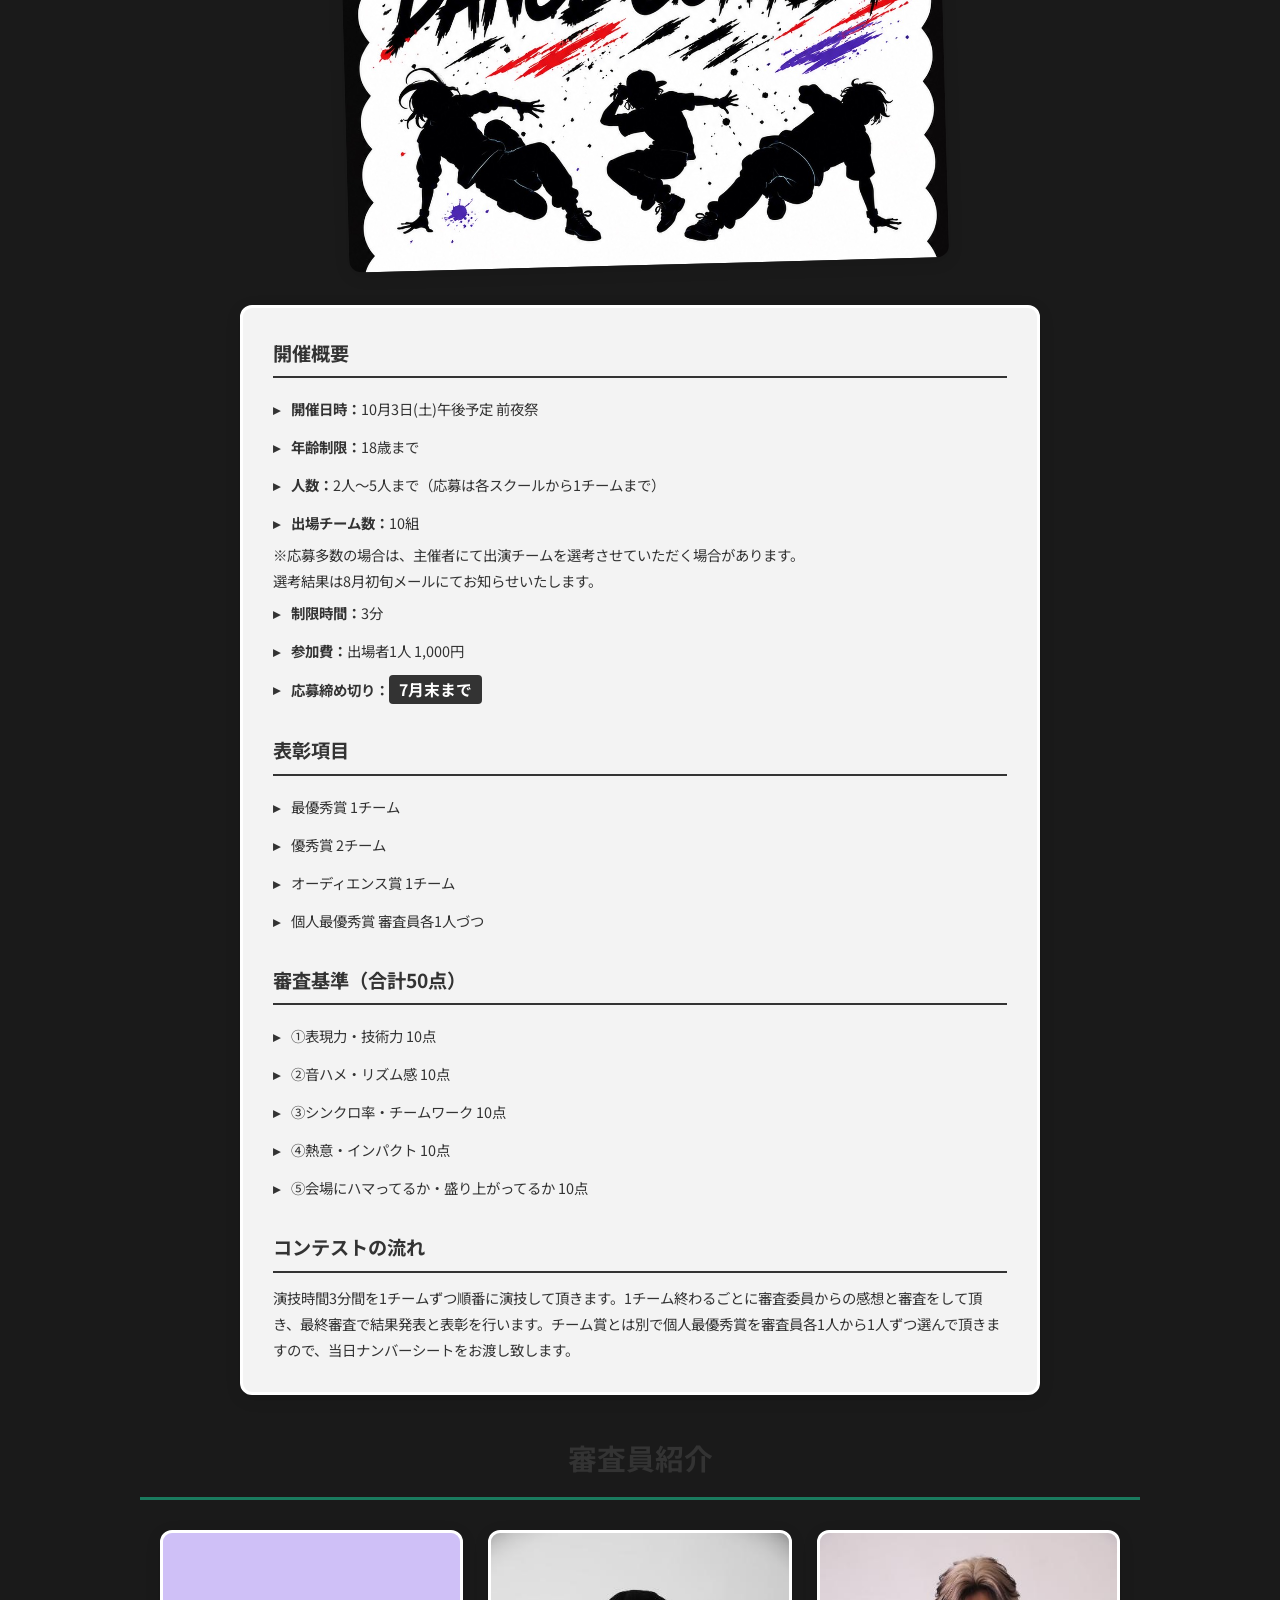
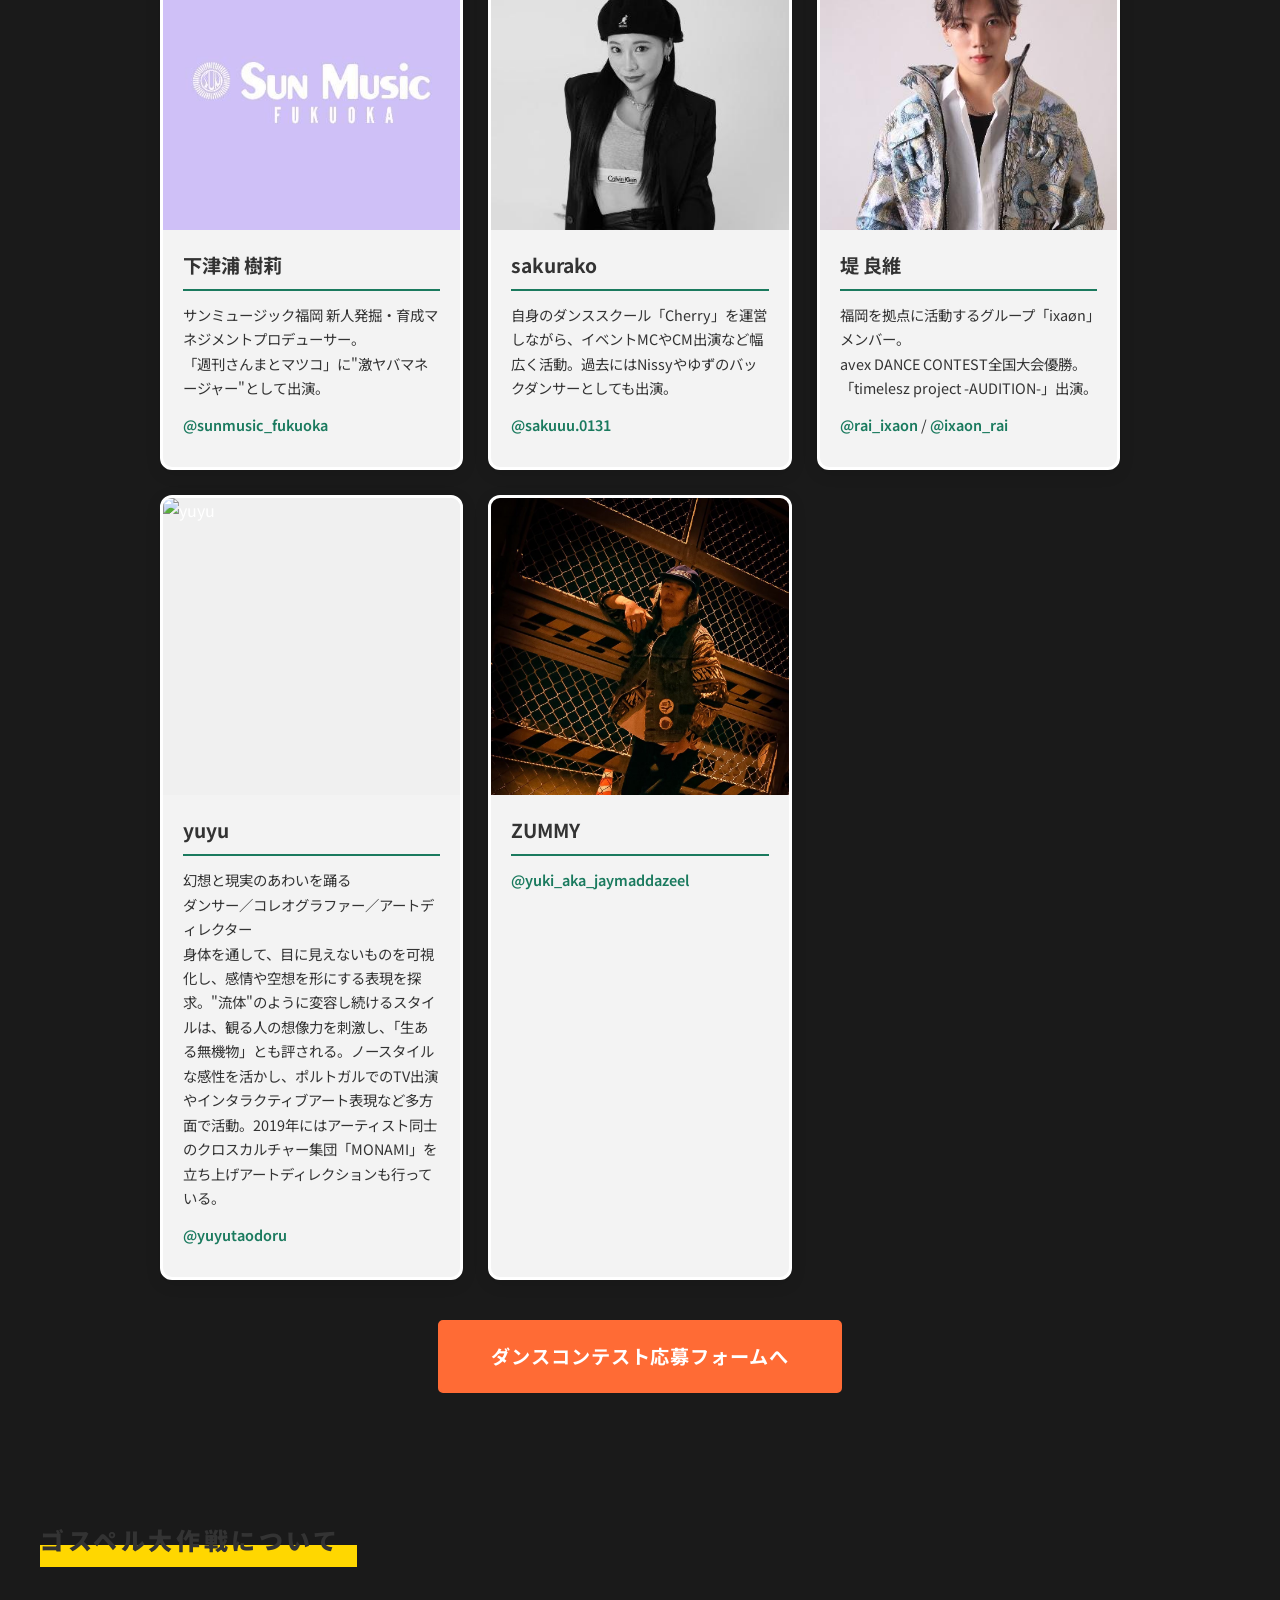
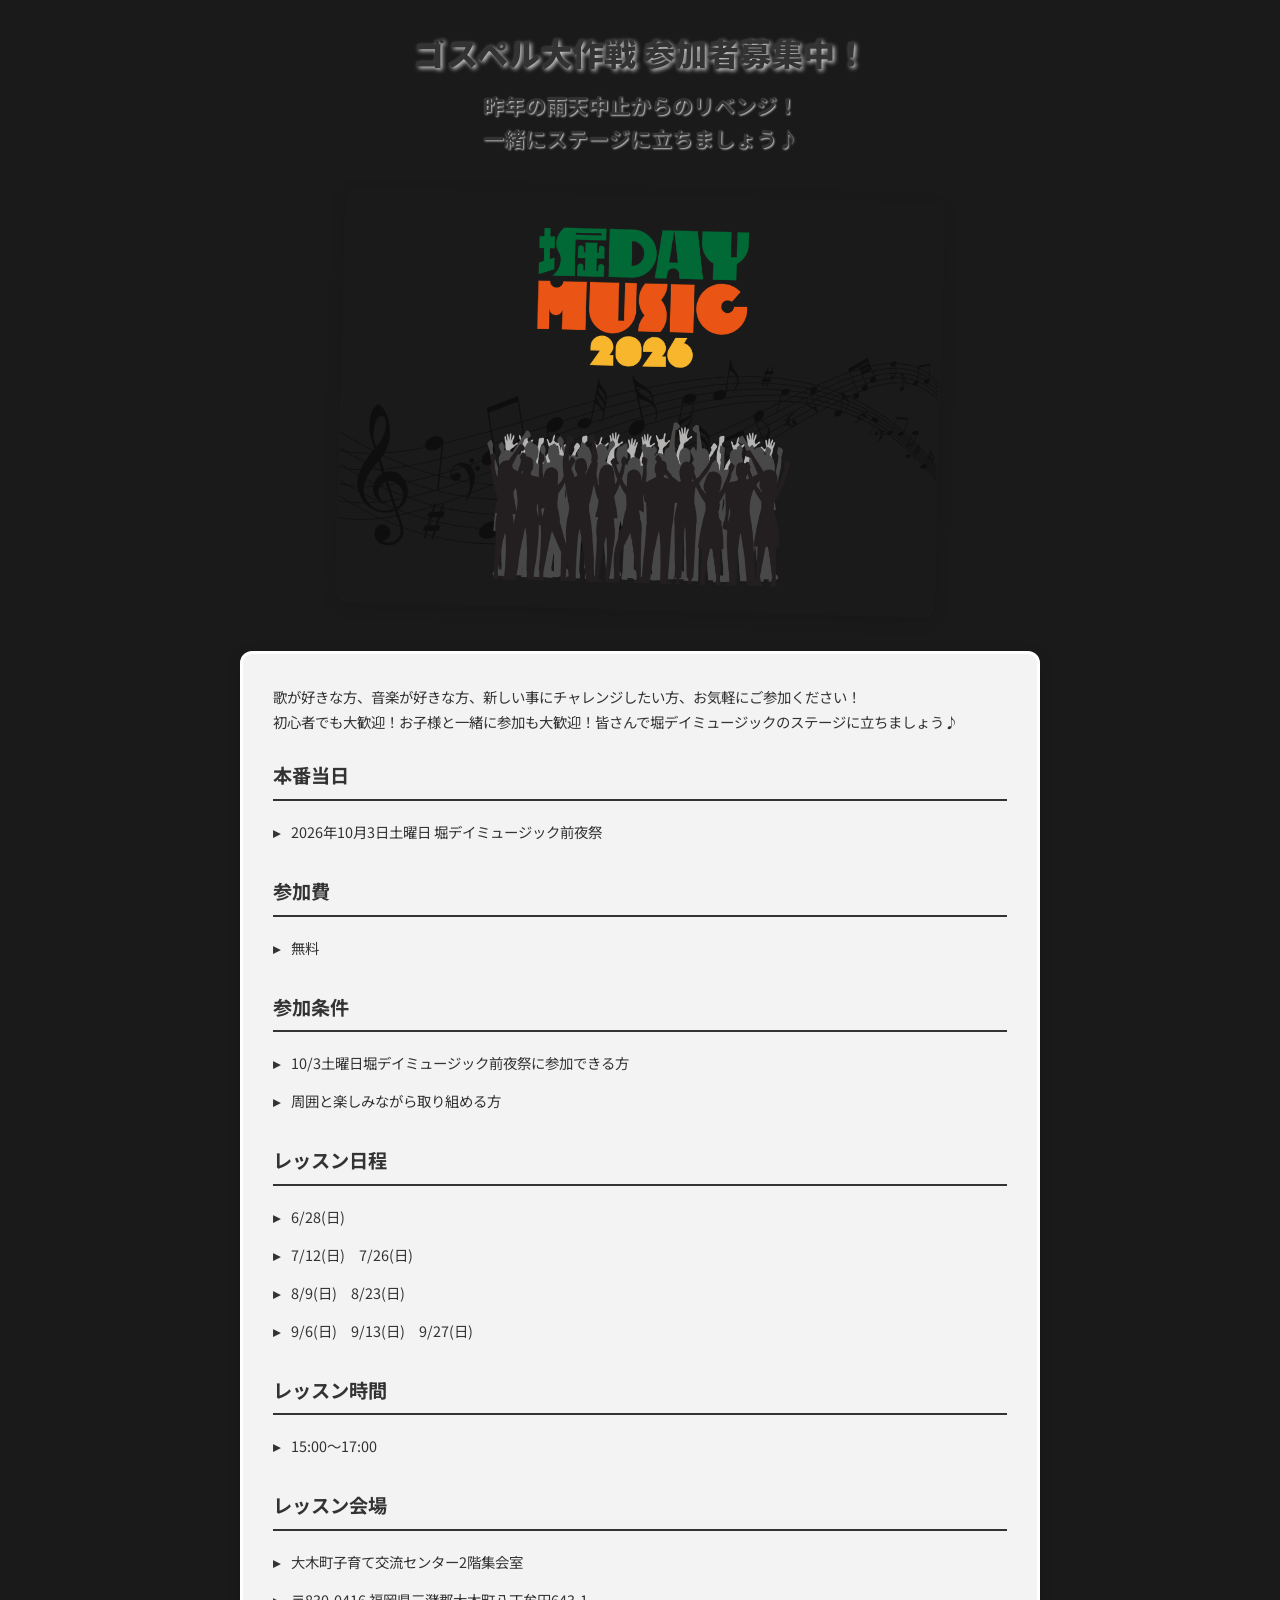
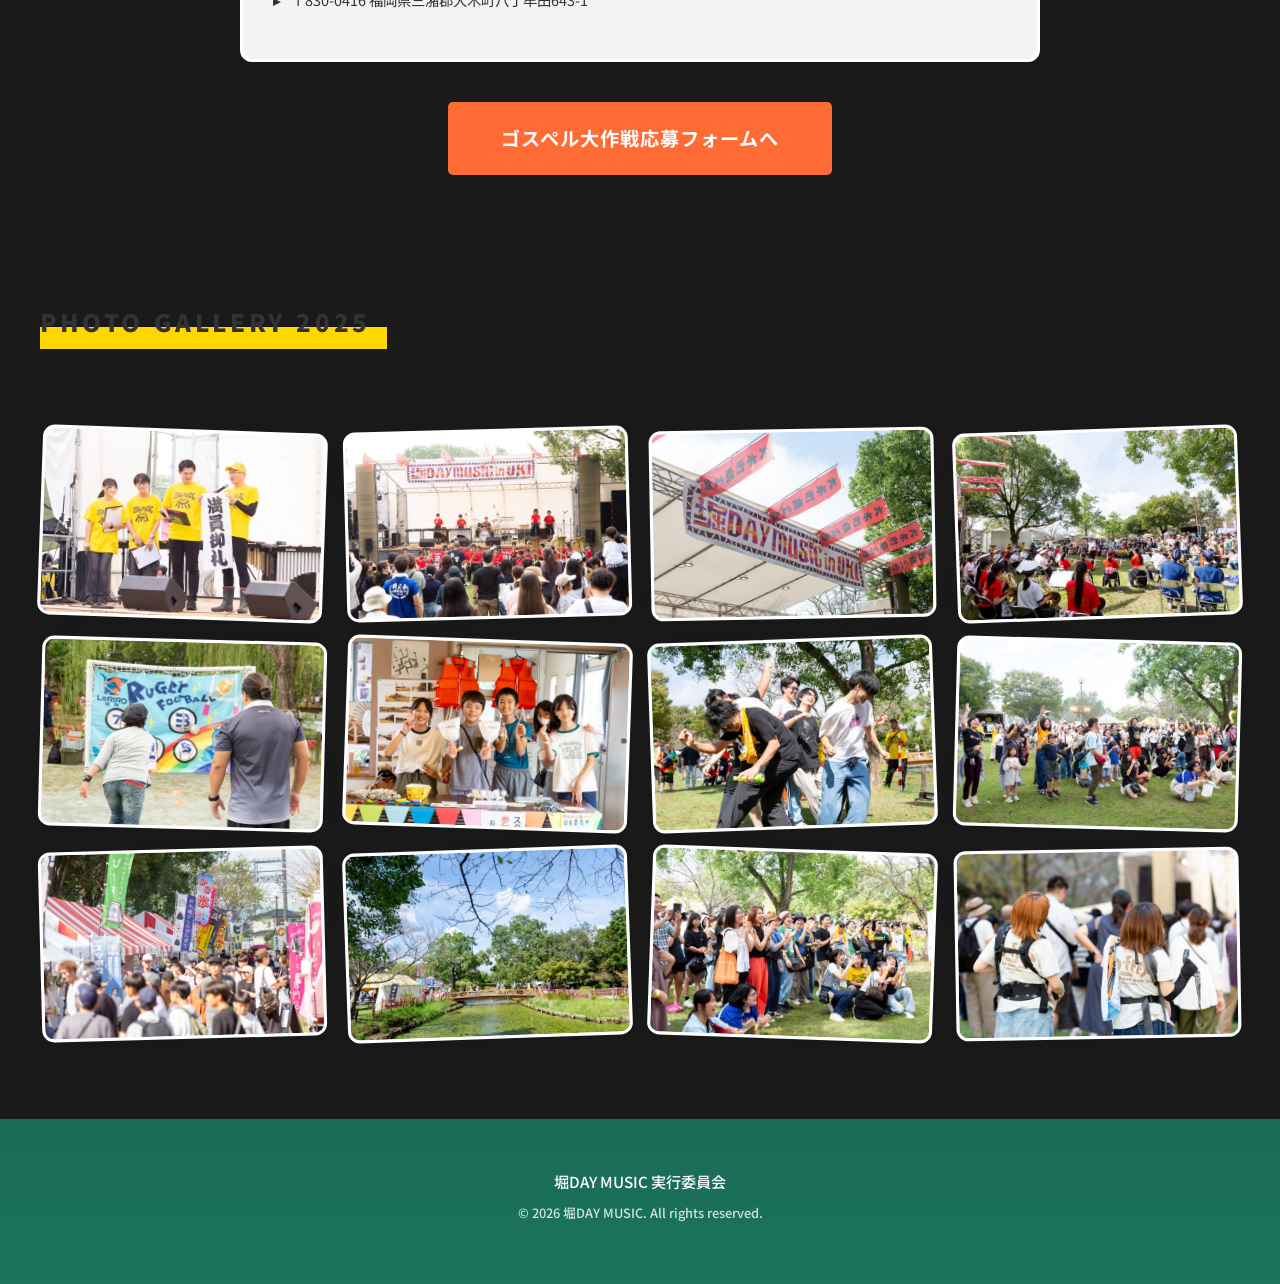
==== commit ae49c26e: "ヘッダー削除、ポスターニュース追加、背景グラデーション調整 - ヒーローセクションを削除（ポスターと情報重複のため） - ポスターデザイン公開のニュースを追加 - ポスターセクションに上部白グラデーシ" ====
--- a/index.html
+++ b/index.html
@@ -25,26 +25,6 @@
     <link href="https://fonts.googleapis.com/css2?family=Noto+Sans+JP:wght@400;700;900&display=swap" rel="stylesheet">
 </head>
 <body>
-    <!-- Hero Section -->
-    <section class="hero">
-        <div class="hero-overlay"></div>
-        <div class="hero-content">
-            <div class="logo-wrapper">
-                <img src="images/logo_2026.png" alt="堀DAY MUSIC 2026" class="main-logo">
-            </div>
-            <div class="event-dates">
-                <span>前夜祭10.3(sat) 本祭10.4(sun)</span>
-            </div>
-         <!--
-              <div class="coming-soon">
-                <span>Coming Soon</span>
-            </div>
-        -->
-            <p class="venue">at 石丸山公園</p>
-            <p class="location">大木町商工会青年部<br>堀DAY MUSIC実行委員会</p>
-        </div>
-    </section>
-
     <!-- News Section -->
     <section class="news-section">
         <div class="container">
@@ -53,6 +33,10 @@
             </div>
             <h2 class="photo-title"><span>NEWS一覧</span></h2>
             <div class="news-list">
+                <div class="news-item">
+                    <span class="news-date">2026.07.16</span>
+                    <span class="news-title">今年のポスターデザインを公開しました！</span>
+                </div>
                 <a href="#booth-recruitment" class="news-item">
                     <span class="news-date">2026.07.01</span>
                     <span class="news-title">出店募集を開始しました</span>
--- a/css/style.css
+++ b/css/style.css
@@ -31,7 +31,7 @@
     left: 0;
     right: 0;
     bottom: 0;
-    background: rgba(255, 255, 255, 0.1);
+    background: rgba(255, 255, 255, 0.5);
 }
 
 .hero-content {
@@ -122,7 +122,7 @@
     left: 0;
     right: 0;
     bottom: 0;
-    background: rgba(255, 255, 255, 0.1);
+    background: linear-gradient(to bottom, rgba(255, 255, 255, 1) 0%, rgba(255, 255, 255, 1) 50%, rgba(255, 255, 255, 0) 100%);
     z-index: 0;
 }
 
@@ -207,16 +207,6 @@
     position: relative;
 }
 
-.gospel-recruitment::before {
-    content: '';
-    position: absolute;
-    top: 0;
-    left: 0;
-    right: 0;
-    bottom: 0;
-    background: rgba(255, 255, 255, 0.1);
-    z-index: 0;
-}
 
 /* Gospel Image */
 .gospel-image-wrapper {
@@ -240,17 +230,6 @@
     transform: rotate(1.5deg);
 }
 
-.gospel-image::before {
-    content: '';
-    position: absolute;
-    top: 0;
-    left: 0;
-    right: 0;
-    bottom: 0;
-    background: rgba(255, 255, 255, 0.3);
-    z-index: 1;
-    transition: background 0.3s ease;
-}
 
 .gospel-image img {
     width: 100%;
@@ -264,9 +243,6 @@
     box-shadow: 0 12px 32px rgba(26, 122, 94, 0.3);
 }
 
-.gospel-image:hover::before {
-    background: rgba(255, 255, 255, 0.15);
-}
 
 .gospel-image:hover img {
     transform: scale(1.05);
@@ -279,16 +255,6 @@
     position: relative;
 }
 
-.booth-recruitment::before {
-    content: '';
-    position: absolute;
-    top: 0;
-    left: 0;
-    right: 0;
-    bottom: 0;
-    background: rgba(255, 255, 255, 0.1);
-    z-index: 0;
-}
 
 .booth-announcement {
     text-align: center;
@@ -318,17 +284,6 @@
     transform: rotate(-1.5deg);
 }
 
-.booth-image::before {
-    content: '';
-    position: absolute;
-    top: 0;
-    left: 0;
-    right: 0;
-    bottom: 0;
-    background: rgba(255, 255, 255, 0.3);
-    z-index: 1;
-    transition: background 0.3s ease;
-}
 
 .booth-image img {
     width: 100%;
@@ -342,9 +297,6 @@
     box-shadow: 0 12px 32px rgba(26, 122, 94, 0.3);
 }
 
-.booth-image:hover::before {
-    background: rgba(255, 255, 255, 0.15);
-}
 
 .booth-image:hover img {
     transform: scale(1.05);
@@ -357,16 +309,6 @@
     position: relative;
 }
 
-.dance-contest::before {
-    content: '';
-    position: absolute;
-    top: 0;
-    left: 0;
-    right: 0;
-    bottom: 0;
-    background: rgba(255, 255, 255, 0.1);
-    z-index: 0;
-}
 
 .contest-announcement {
     text-align: center;
@@ -411,17 +353,6 @@
     transform: rotate(-1.5deg);
 }
 
-.contest-image::before {
-    content: '';
-    position: absolute;
-    top: 0;
-    left: 0;
-    right: 0;
-    bottom: 0;
-    background: rgba(255, 255, 255, 0.3);
-    z-index: 1;
-    transition: background 0.3s ease;
-}
 
 .contest-image img {
     width: 100%;
@@ -435,9 +366,6 @@
     box-shadow: 0 12px 32px rgba(26, 122, 94, 0.3);
 }
 
-.contest-image:hover::before {
-    background: rgba(255, 255, 255, 0.15);
-}
 
 .contest-image:hover img {
     transform: scale(1.05);
@@ -661,16 +589,6 @@
     position: relative;
 }
 
-.last-year::before {
-    content: '';
-    position: absolute;
-    top: 0;
-    left: 0;
-    right: 0;
-    bottom: 0;
-    background: rgba(255, 255, 255, 0.1);
-    z-index: 0;
-}
 
 .container {
     max-width: 1200px;
@@ -1007,7 +925,7 @@
     }
 
     .news-section {
-        padding: 30px 10px;
+        padding: 0 10px 30px 10px;
     }
 
     .news-item {
@@ -1028,11 +946,12 @@
 
     .poster-wrapper {
         margin-bottom: 25px;
-        padding: 0 10px;
+        padding: 0 1%;
     }
 
     .poster-image {
-        max-width: 100%;
+        max-width: 98%;
+        width: 98%;
         border-radius: 10px;
     }
 
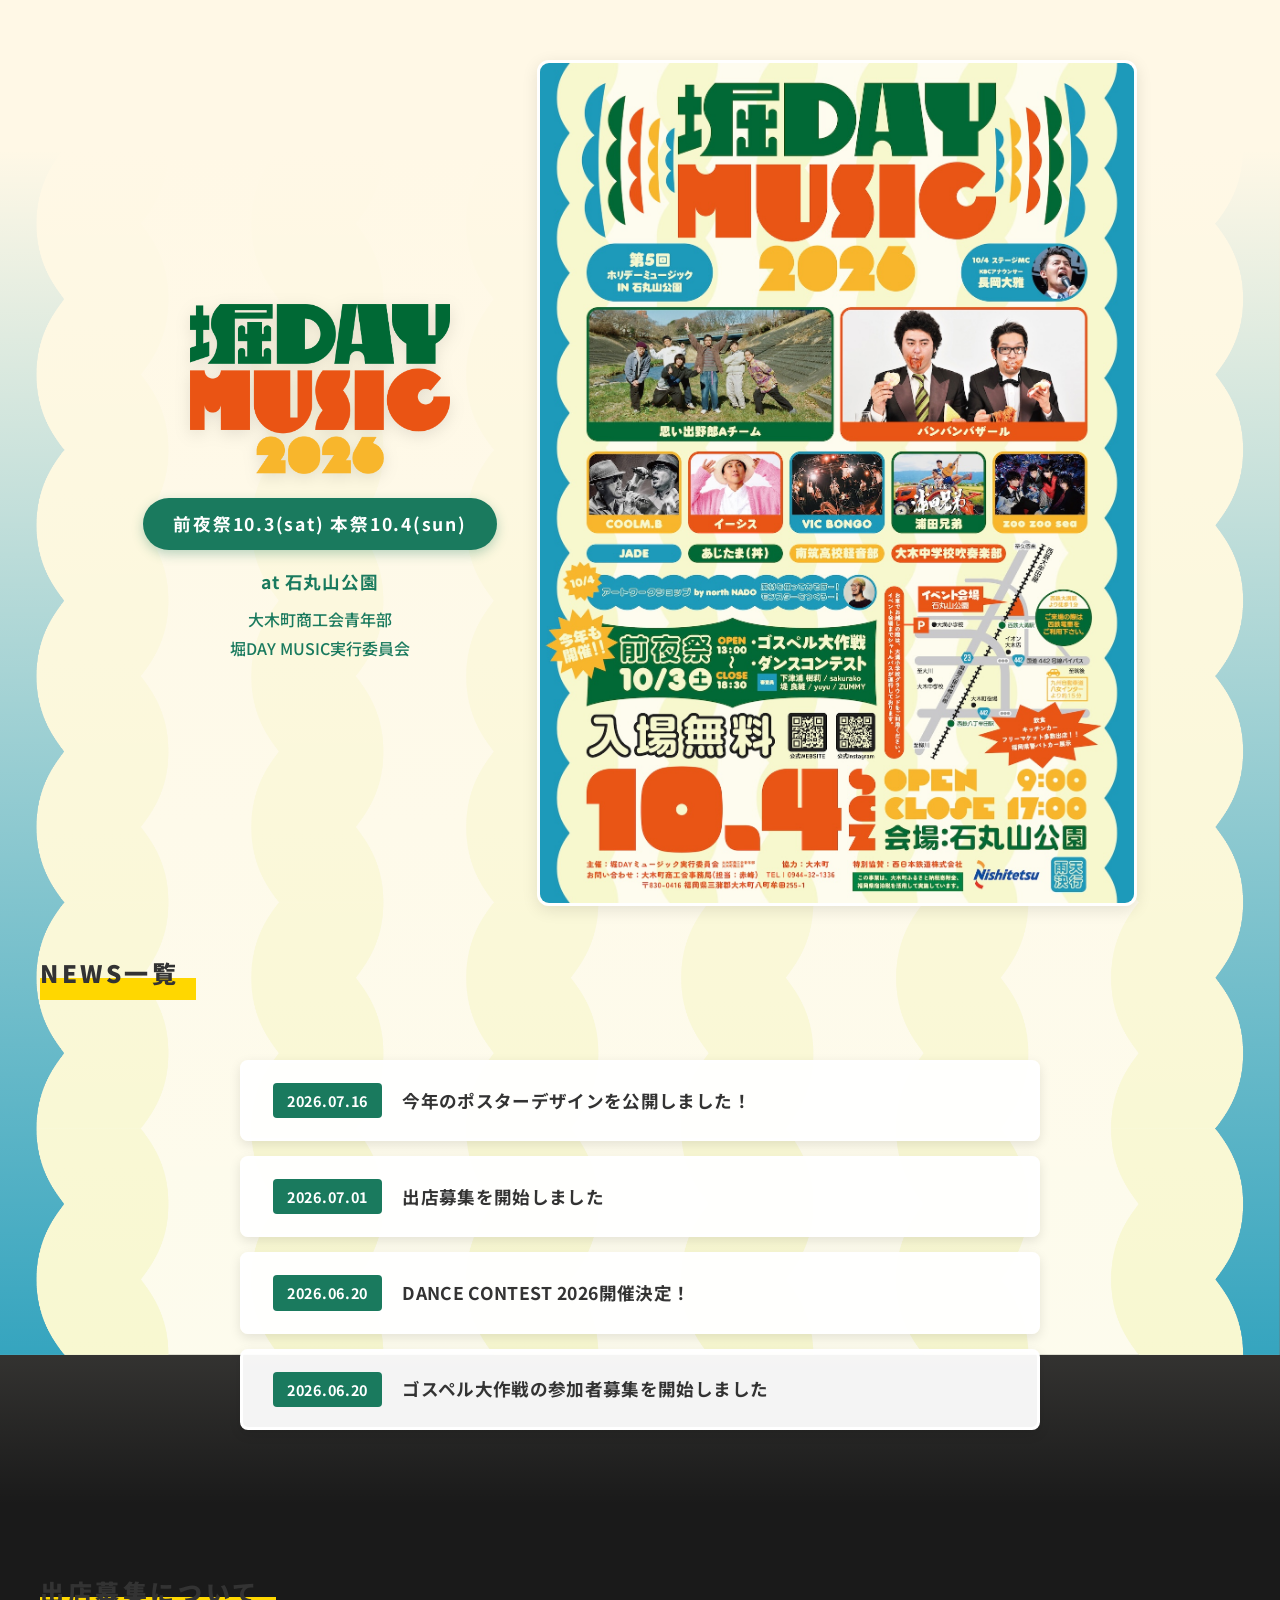
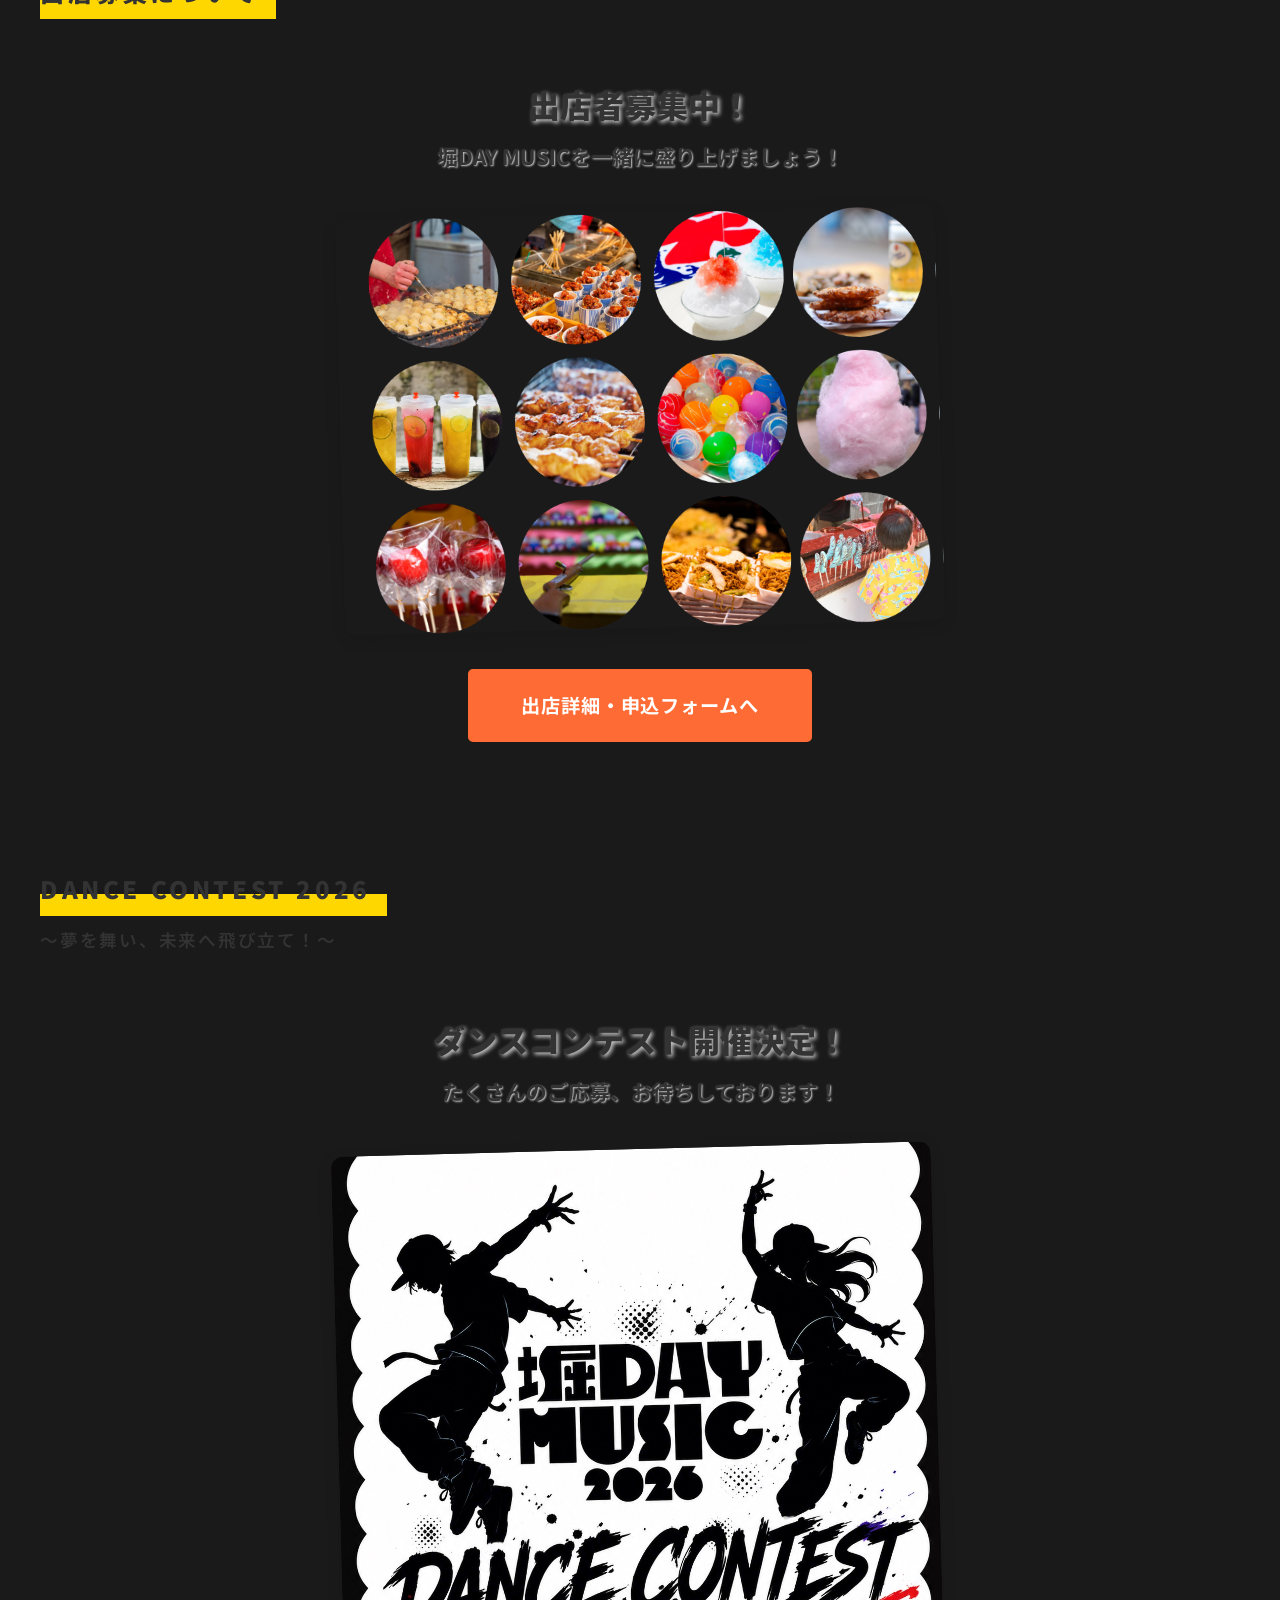
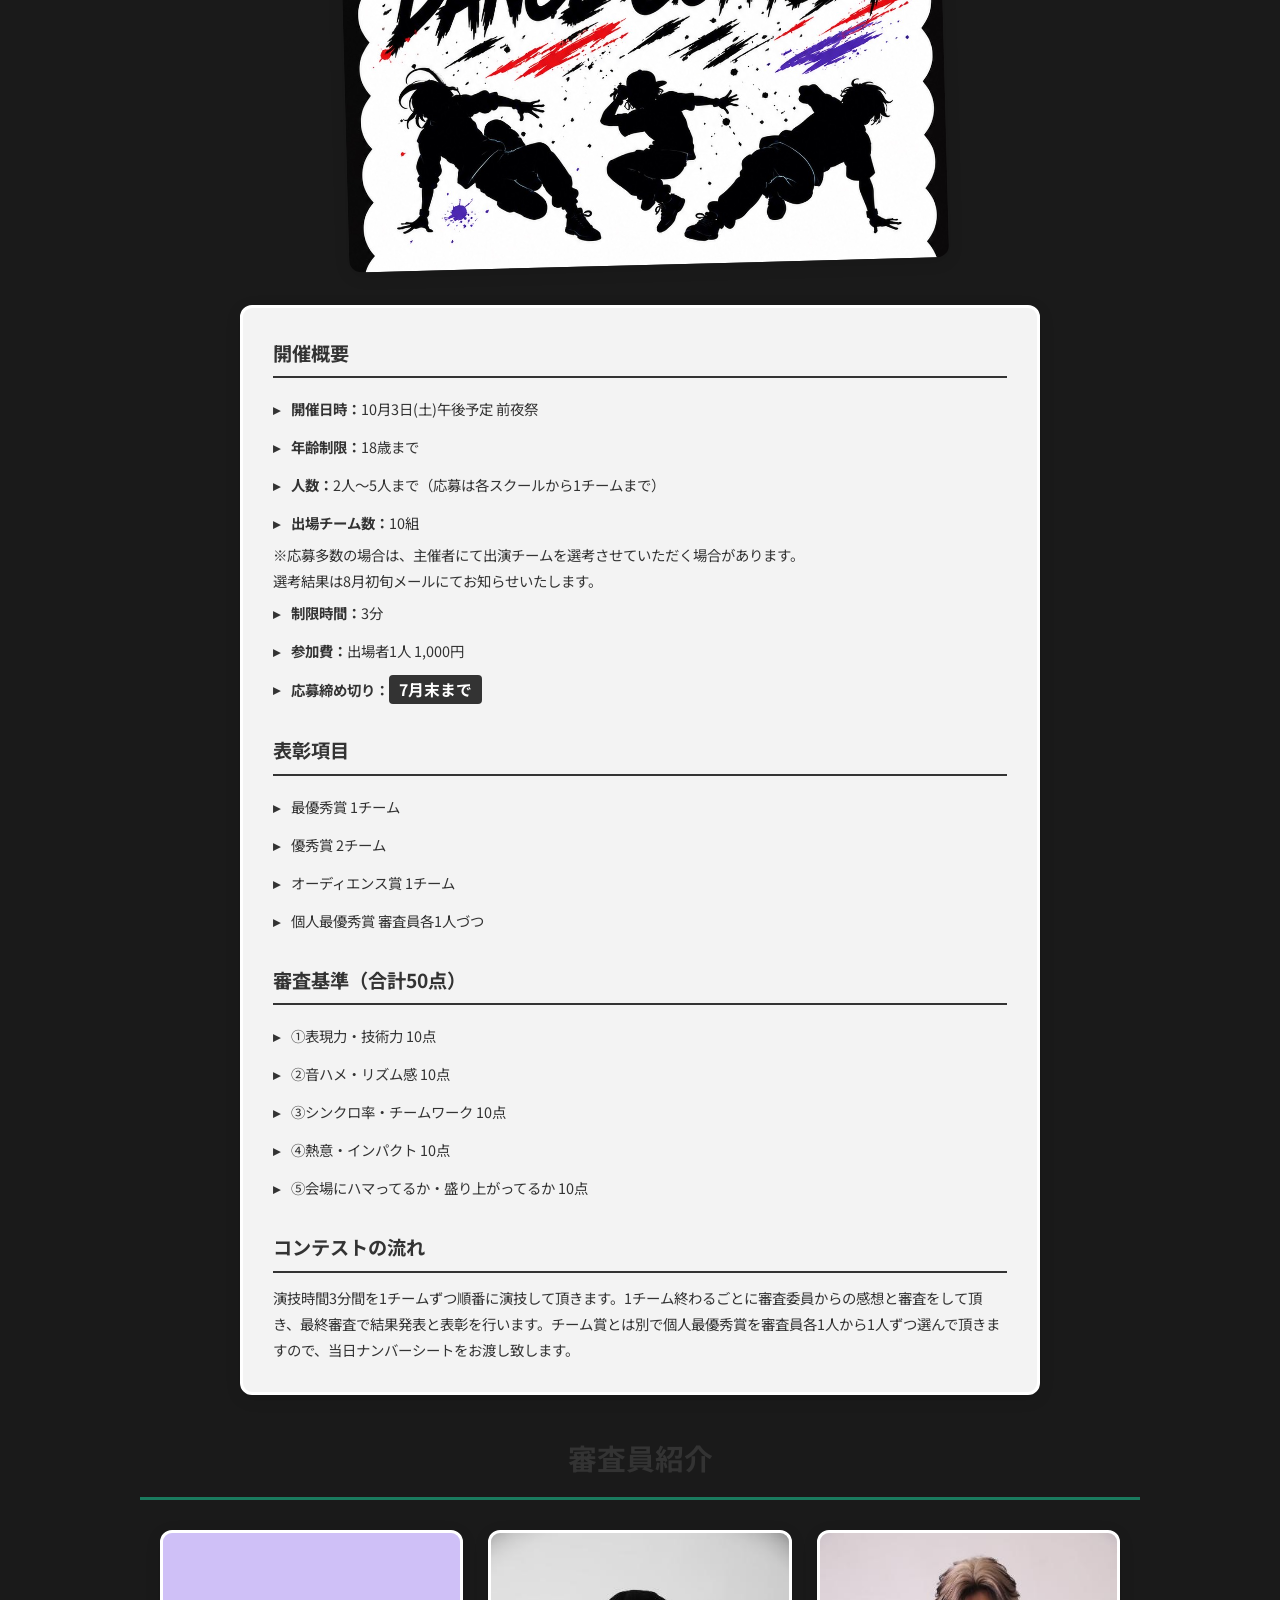
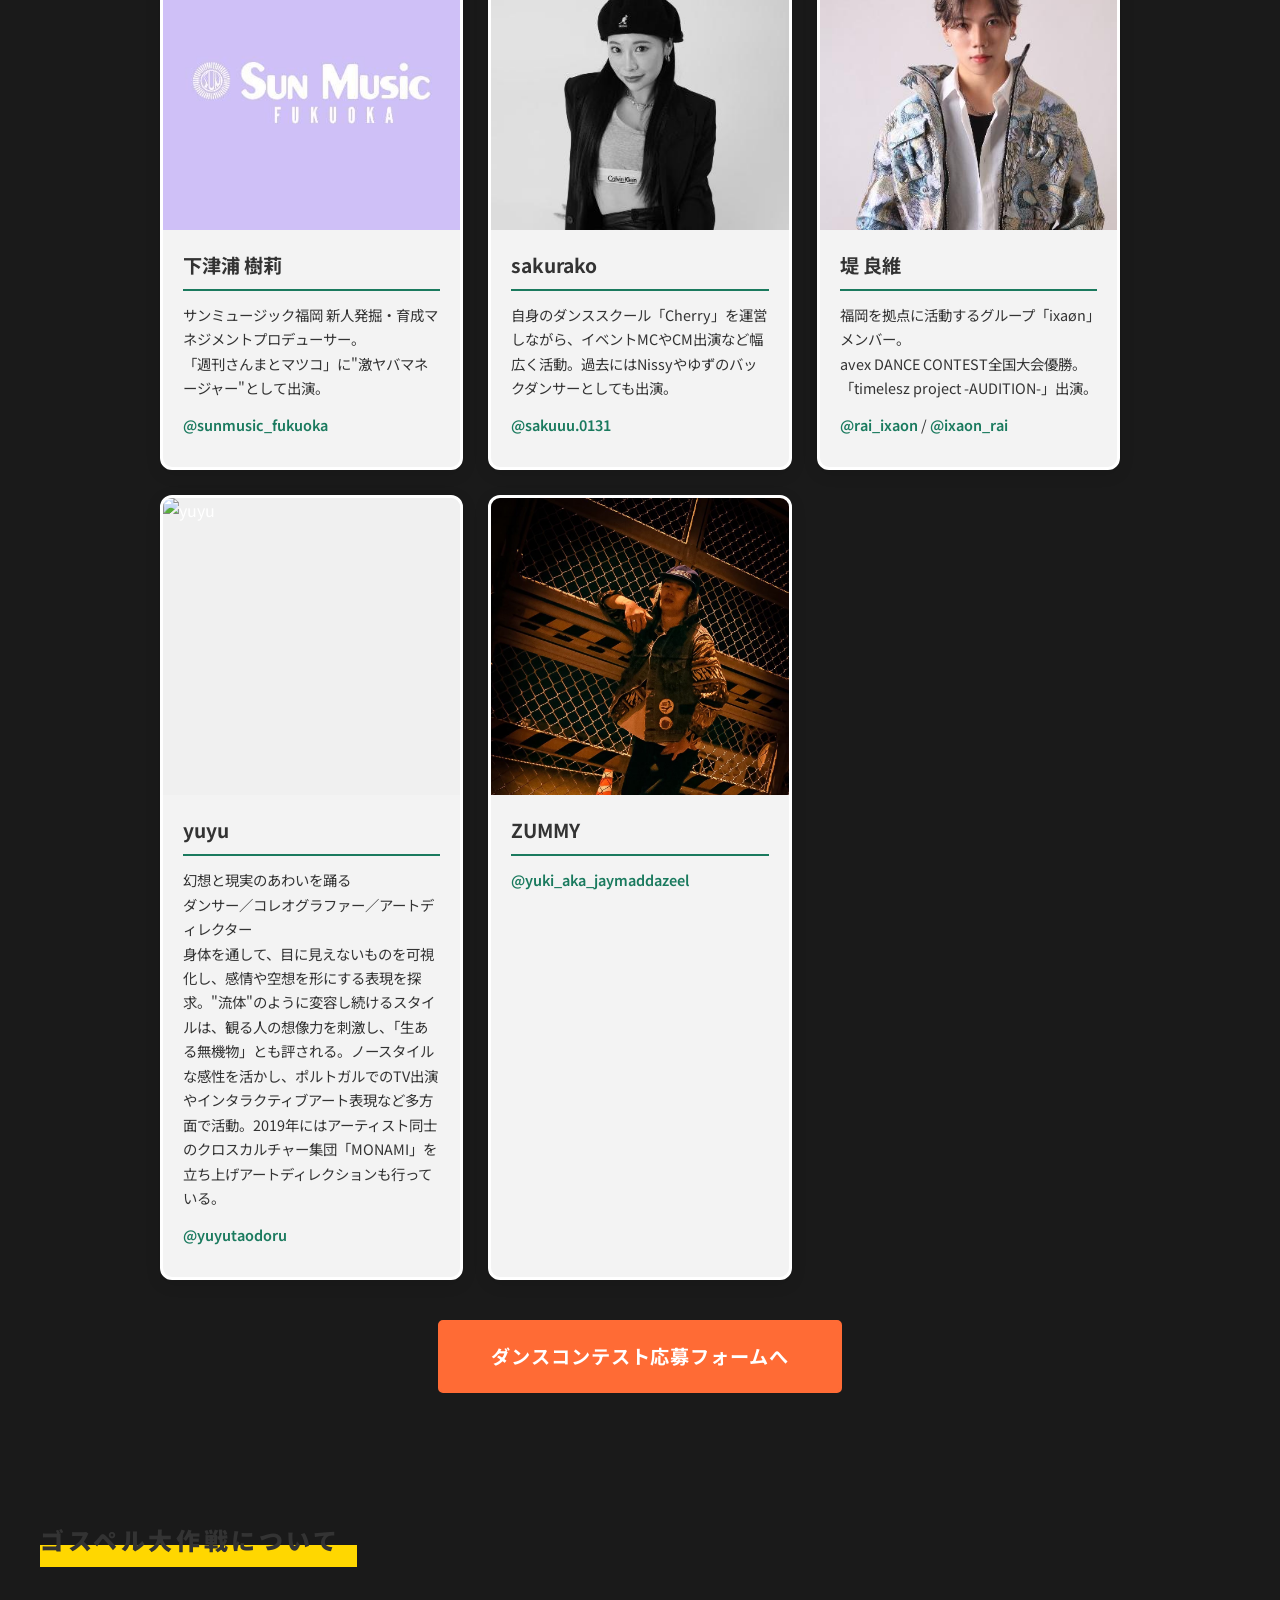
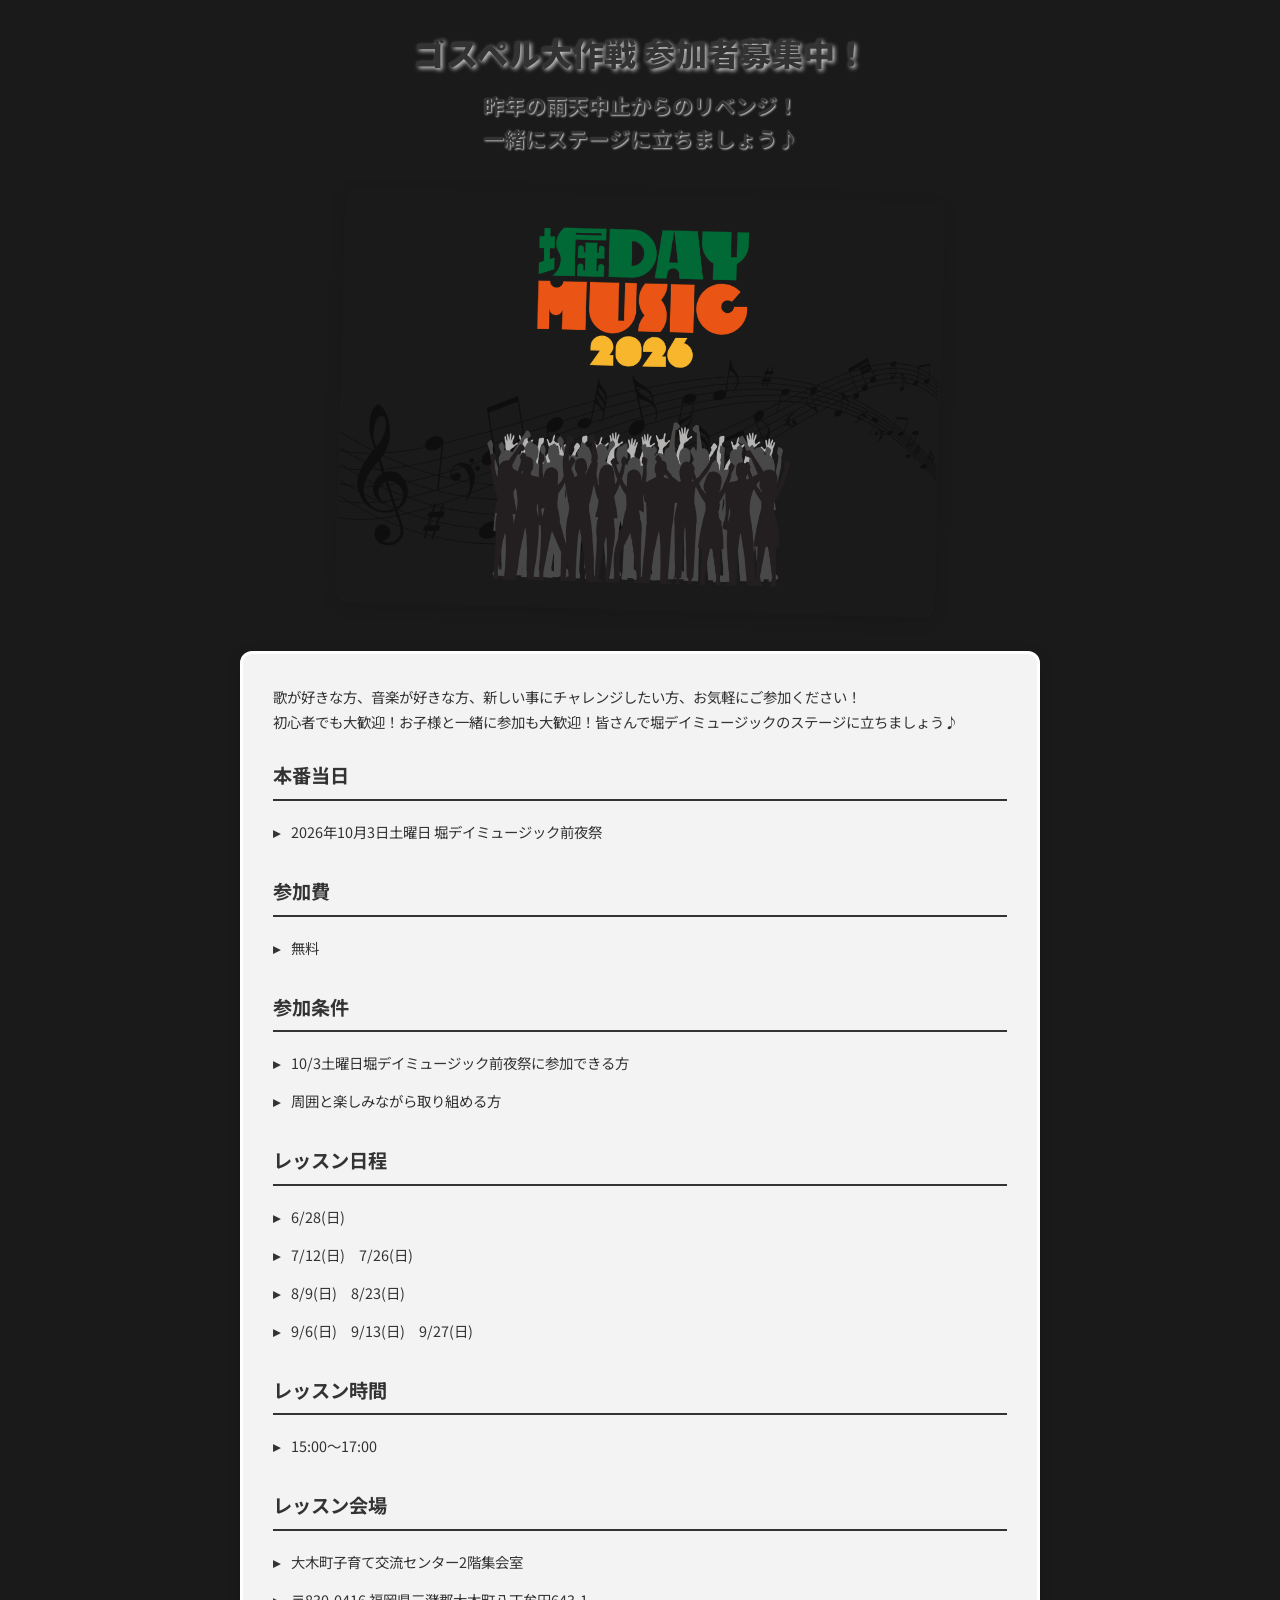
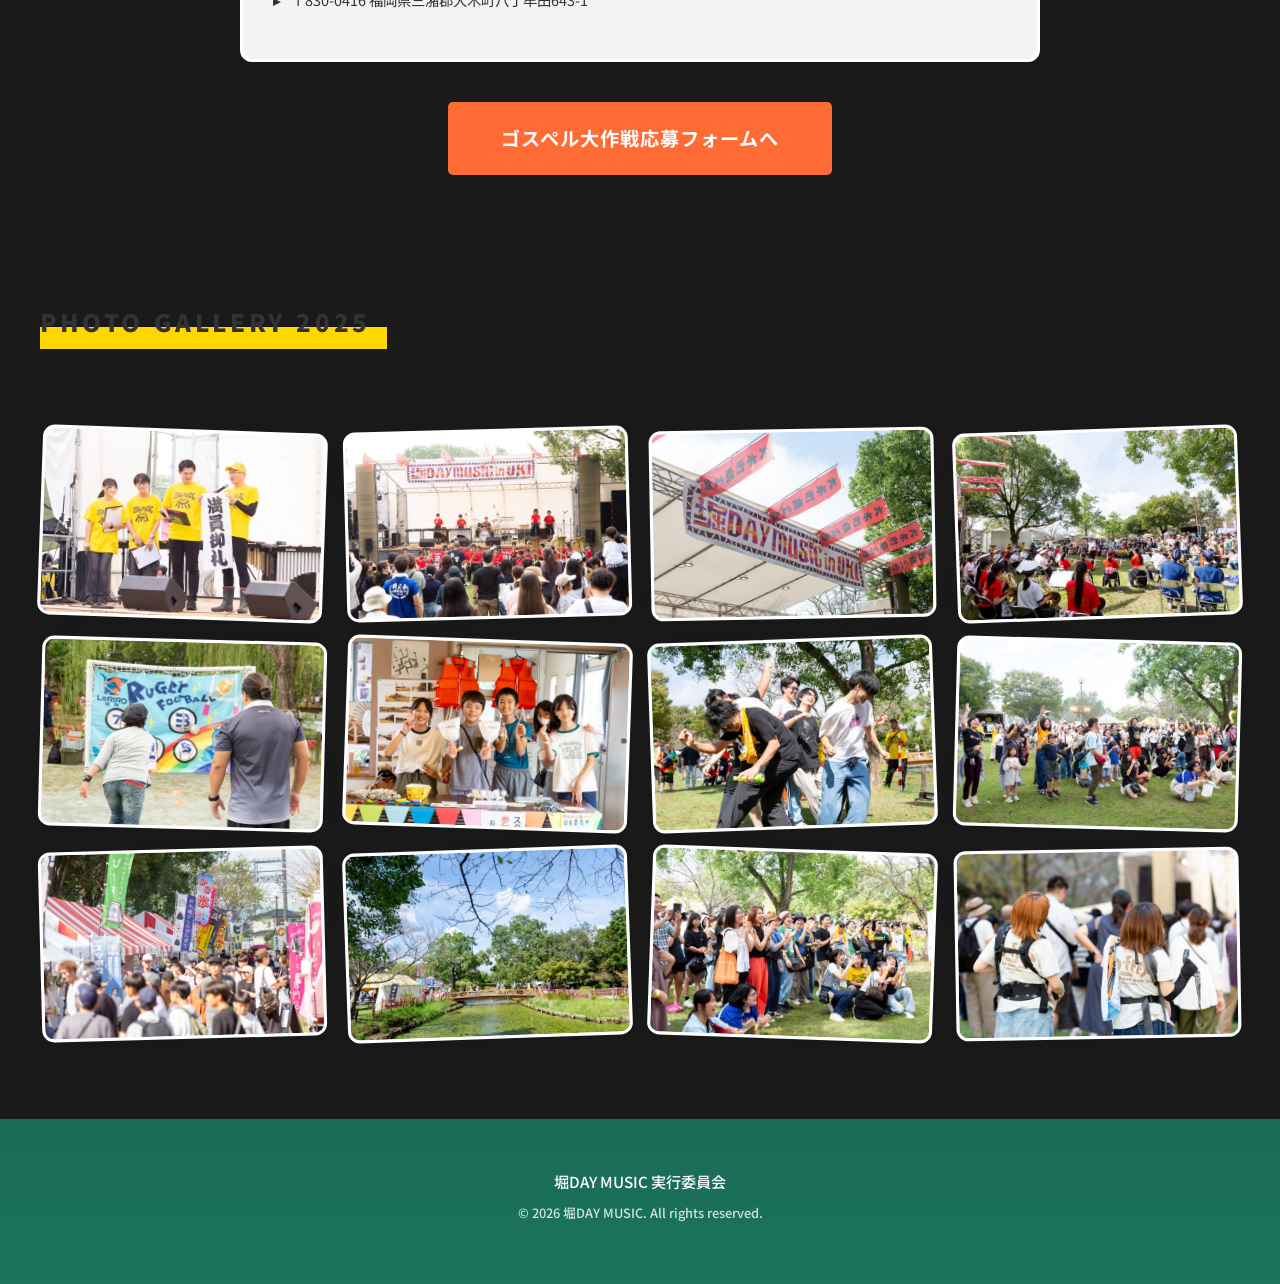
==== commit 1c1a02c9: "PCでポスター横にロゴ・日程情報を配置、グラデーション調整 - ポスターを右側、ロゴ・日程・会場情報を左側に配置 - スマホではロゴ・日程情報を非表示 - 上部グラデーションをクリーム/ベージュ色に変" ====
--- a/index.html
+++ b/index.html
@@ -28,8 +28,20 @@
     <!-- News Section -->
     <section class="news-section">
         <div class="container">
-            <div class="poster-wrapper">
-                <img src="images/poster.jpg" alt="堀DAY MUSIC 2026 ポスター" class="poster-image">
+            <div class="hero-area">
+                <div class="poster-wrapper">
+                    <img src="images/poster.jpg" alt="堀DAY MUSIC 2026 ポスター" class="poster-image">
+                </div>
+                <div class="hero-info">
+                    <div class="logo-wrapper">
+                        <img src="images/logo_2026.png" alt="堀DAY MUSIC 2026" class="main-logo">
+                    </div>
+                    <div class="event-dates">
+                        <span>前夜祭10.3(sat) 本祭10.4(sun)</span>
+                    </div>
+                    <p class="venue">at 石丸山公園</p>
+                    <p class="location">大木町商工会青年部<br>堀DAY MUSIC実行委員会</p>
+                </div>
             </div>
             <h2 class="photo-title"><span>NEWS一覧</span></h2>
             <div class="news-list">
--- a/css/style.css
+++ b/css/style.css
@@ -122,17 +122,72 @@
     left: 0;
     right: 0;
     bottom: 0;
-    background: linear-gradient(to bottom, rgba(255, 255, 255, 1) 0%, rgba(255, 255, 255, 1) 50%, rgba(255, 255, 255, 0) 100%);
+    background: linear-gradient(to bottom, rgba(255, 248, 230, 1) 0%, rgba(255, 248, 230, 1) 10%, rgba(255, 248, 230, 0) 100%);
     z-index: 0;
+}
+
+/* Hero Area */
+.hero-area {
+    display: flex;
+    flex-direction: row-reverse;
+    align-items: center;
+    justify-content: center;
+    gap: 40px;
+    margin-bottom: 40px;
+    position: relative;
+    z-index: 1;
+}
+
+.hero-info {
+    text-align: center;
+    flex-shrink: 0;
+}
+
+.hero-info .logo-wrapper {
+    max-width: 300px;
+    margin: 0 auto 1.5em;
+}
+
+.hero-info .main-logo {
+    width: 100%;
+    height: auto;
+    display: block;
+}
+
+.hero-info .event-dates {
+    display: inline-block;
+    background: #1a7a5e;
+    color: #fff;
+    padding: 12px 30px;
+    font-size: 1.1rem;
+    font-weight: 700;
+    letter-spacing: 0.1em;
+    border-radius: 50px;
+    margin-bottom: 1em;
+    box-shadow: 0 4px 12px rgba(26, 122, 94, 0.3);
+}
+
+.hero-info .venue {
+    font-size: 1.1rem;
+    font-weight: 700;
+    color: #1a7a5e;
+    margin-bottom: 0.5em;
+}
+
+.hero-info .location {
+    font-size: 1rem;
+    font-weight: 500;
+    color: #1a7a5e;
+    line-height: 1.8;
 }
 
 /* Poster Image */
 .poster-wrapper {
     display: flex;
     justify-content: center;
-    margin-bottom: 40px;
-    position: relative;
-    z-index: 1;
+    position: relative;
+    z-index: 1;
+    flex-shrink: 0;
 }
 
 .poster-image {
@@ -928,6 +983,18 @@
         padding: 0 10px 30px 10px;
     }
 
+    .news-section::before {
+        display: none;
+    }
+
+    .hero-info {
+        display: none;
+    }
+
+    .hero-area {
+        margin-bottom: 25px;
+    }
+
     .news-item {
         flex-direction: column;
         align-items: flex-start;
@@ -946,13 +1013,13 @@
 
     .poster-wrapper {
         margin-bottom: 25px;
-        padding: 0 1%;
+        padding: 0;
     }
 
     .poster-image {
-        max-width: 98%;
-        width: 98%;
-        border-radius: 10px;
+        max-width: 100%;
+        width: 100%;
+        border-radius: 0;
     }
 
     .gospel-recruitment {
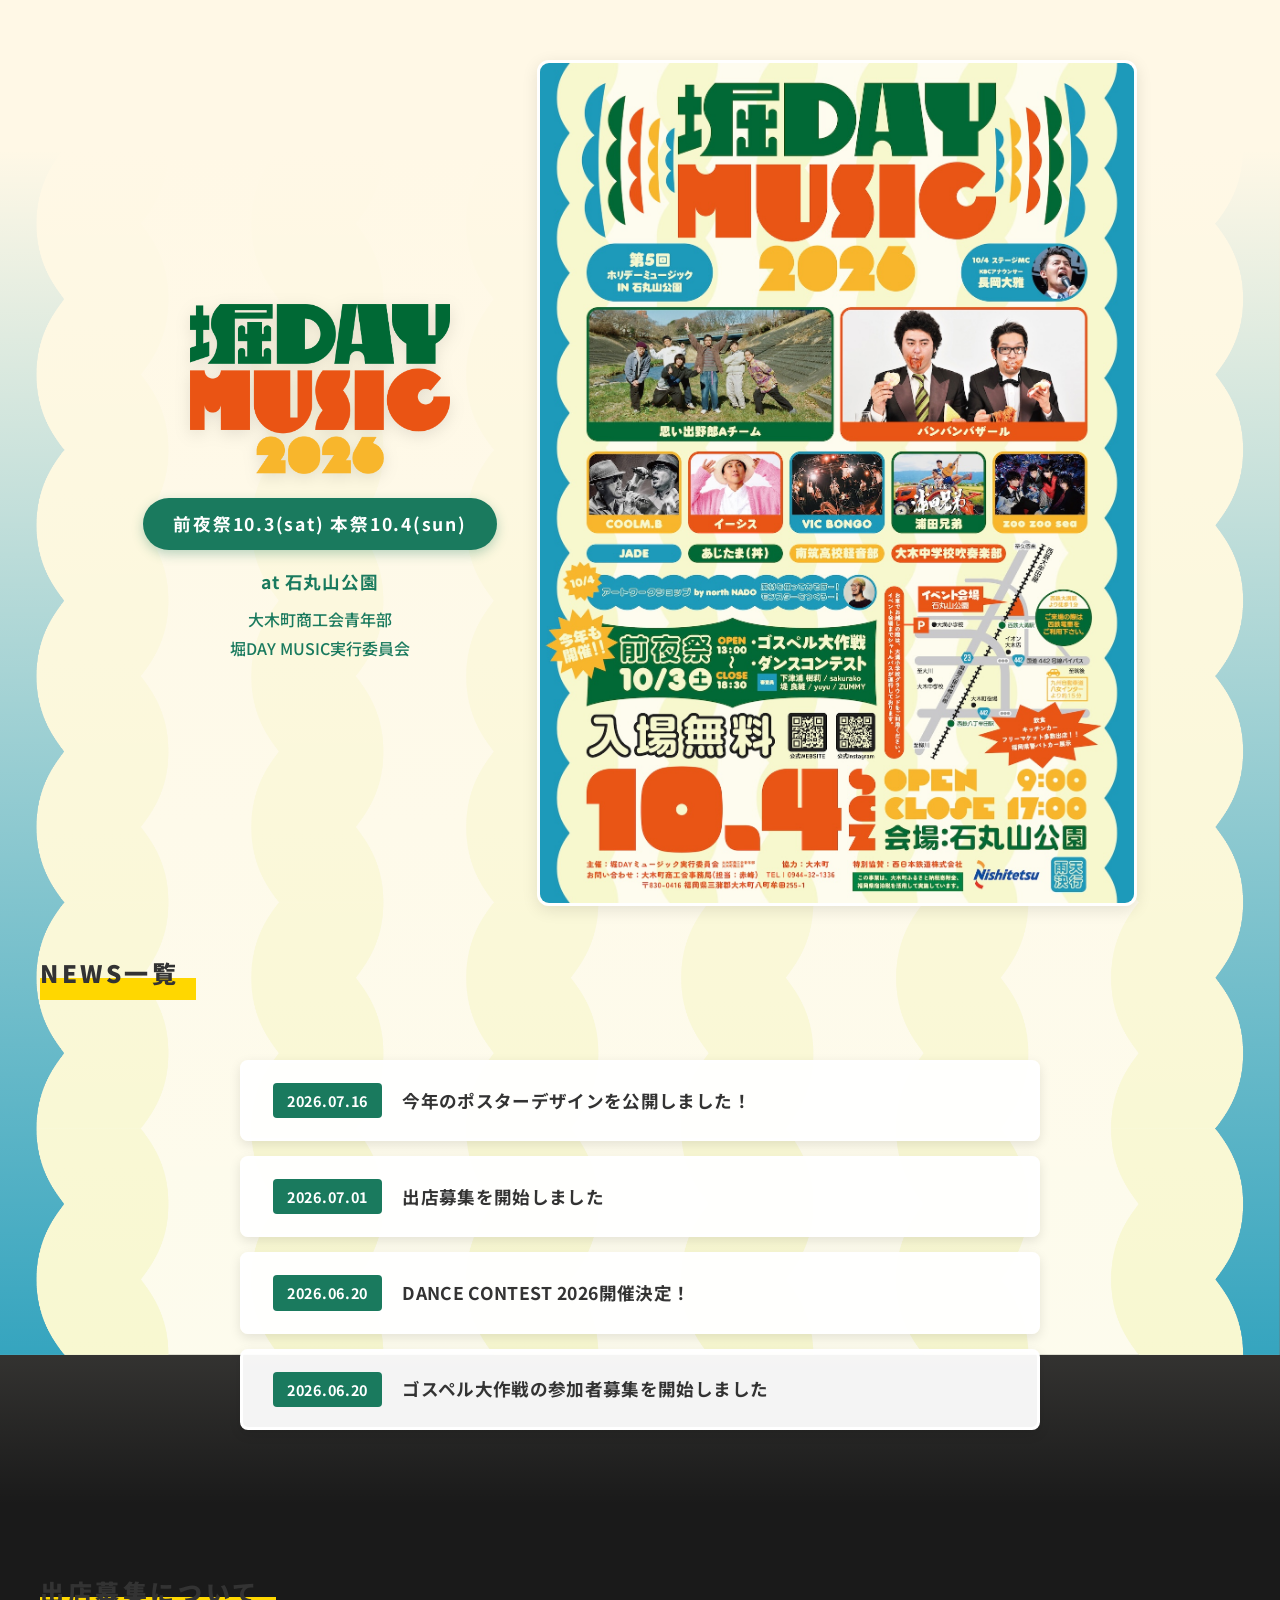
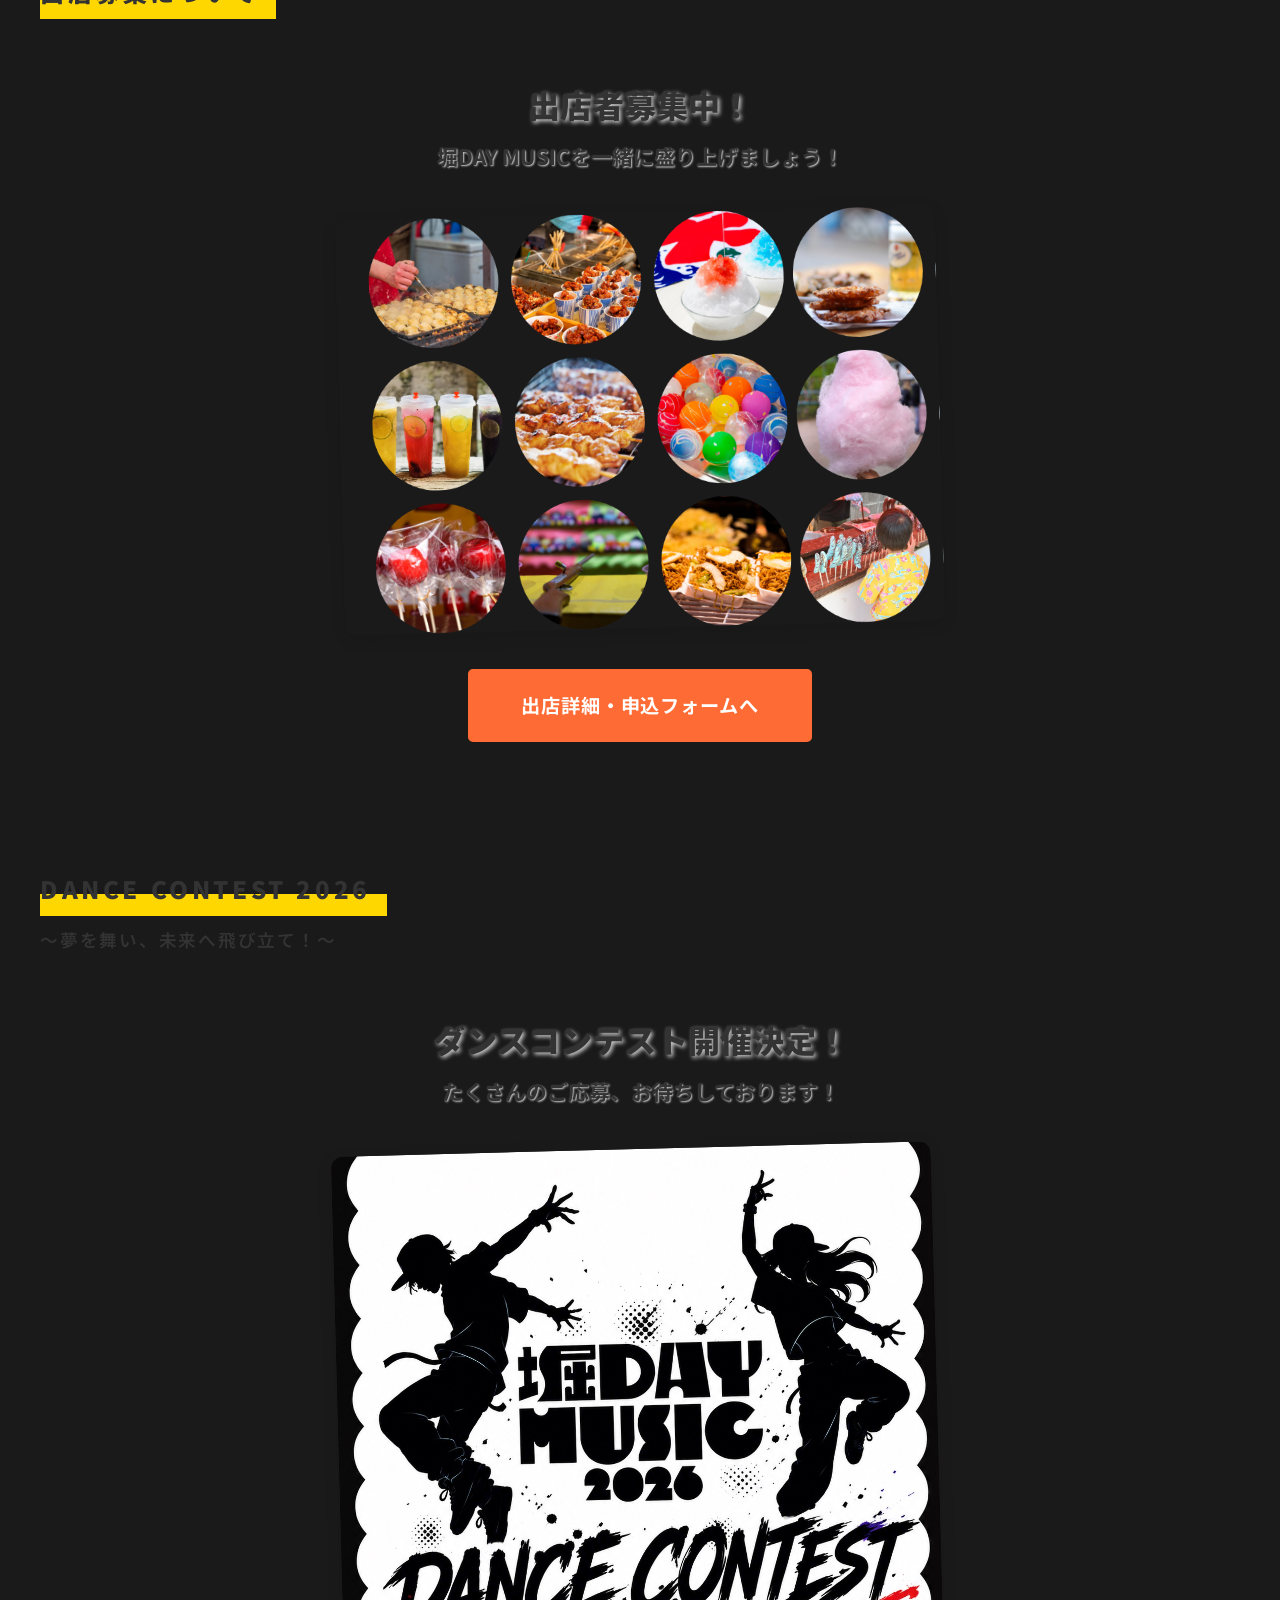
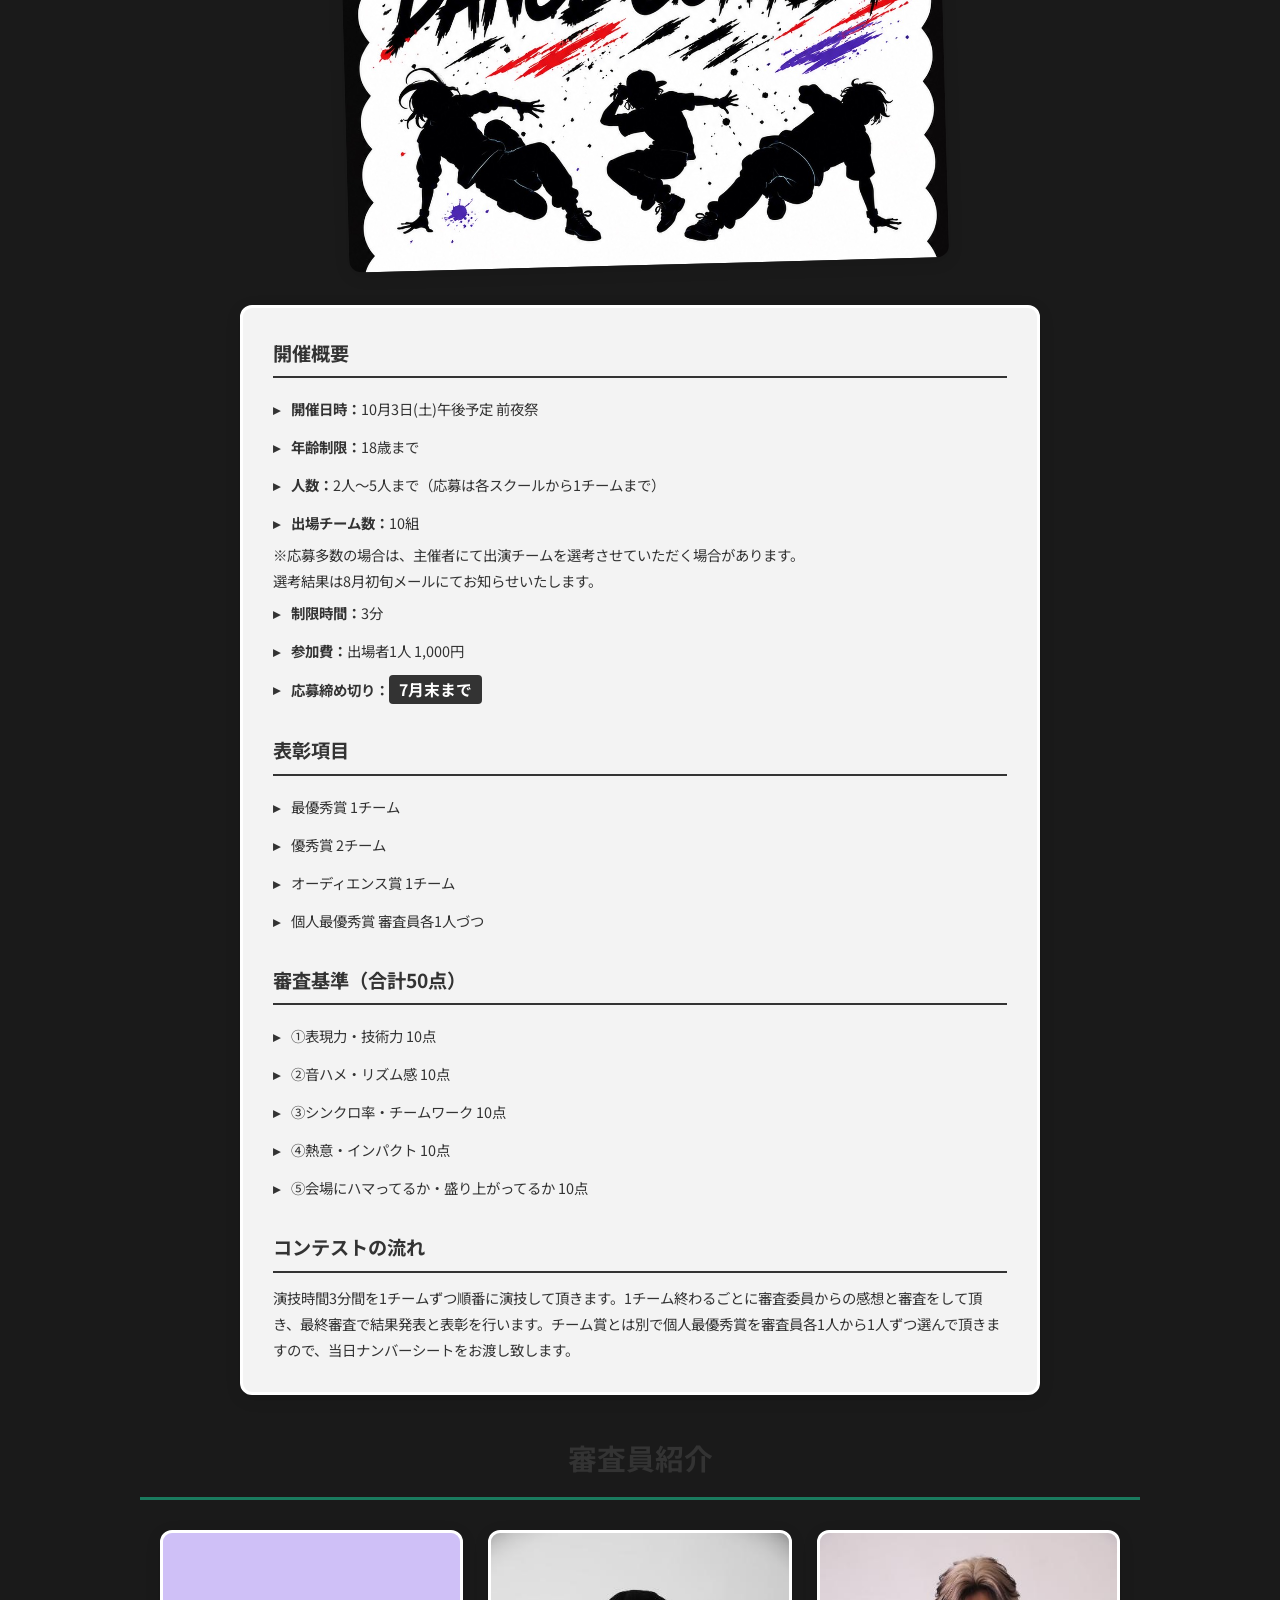
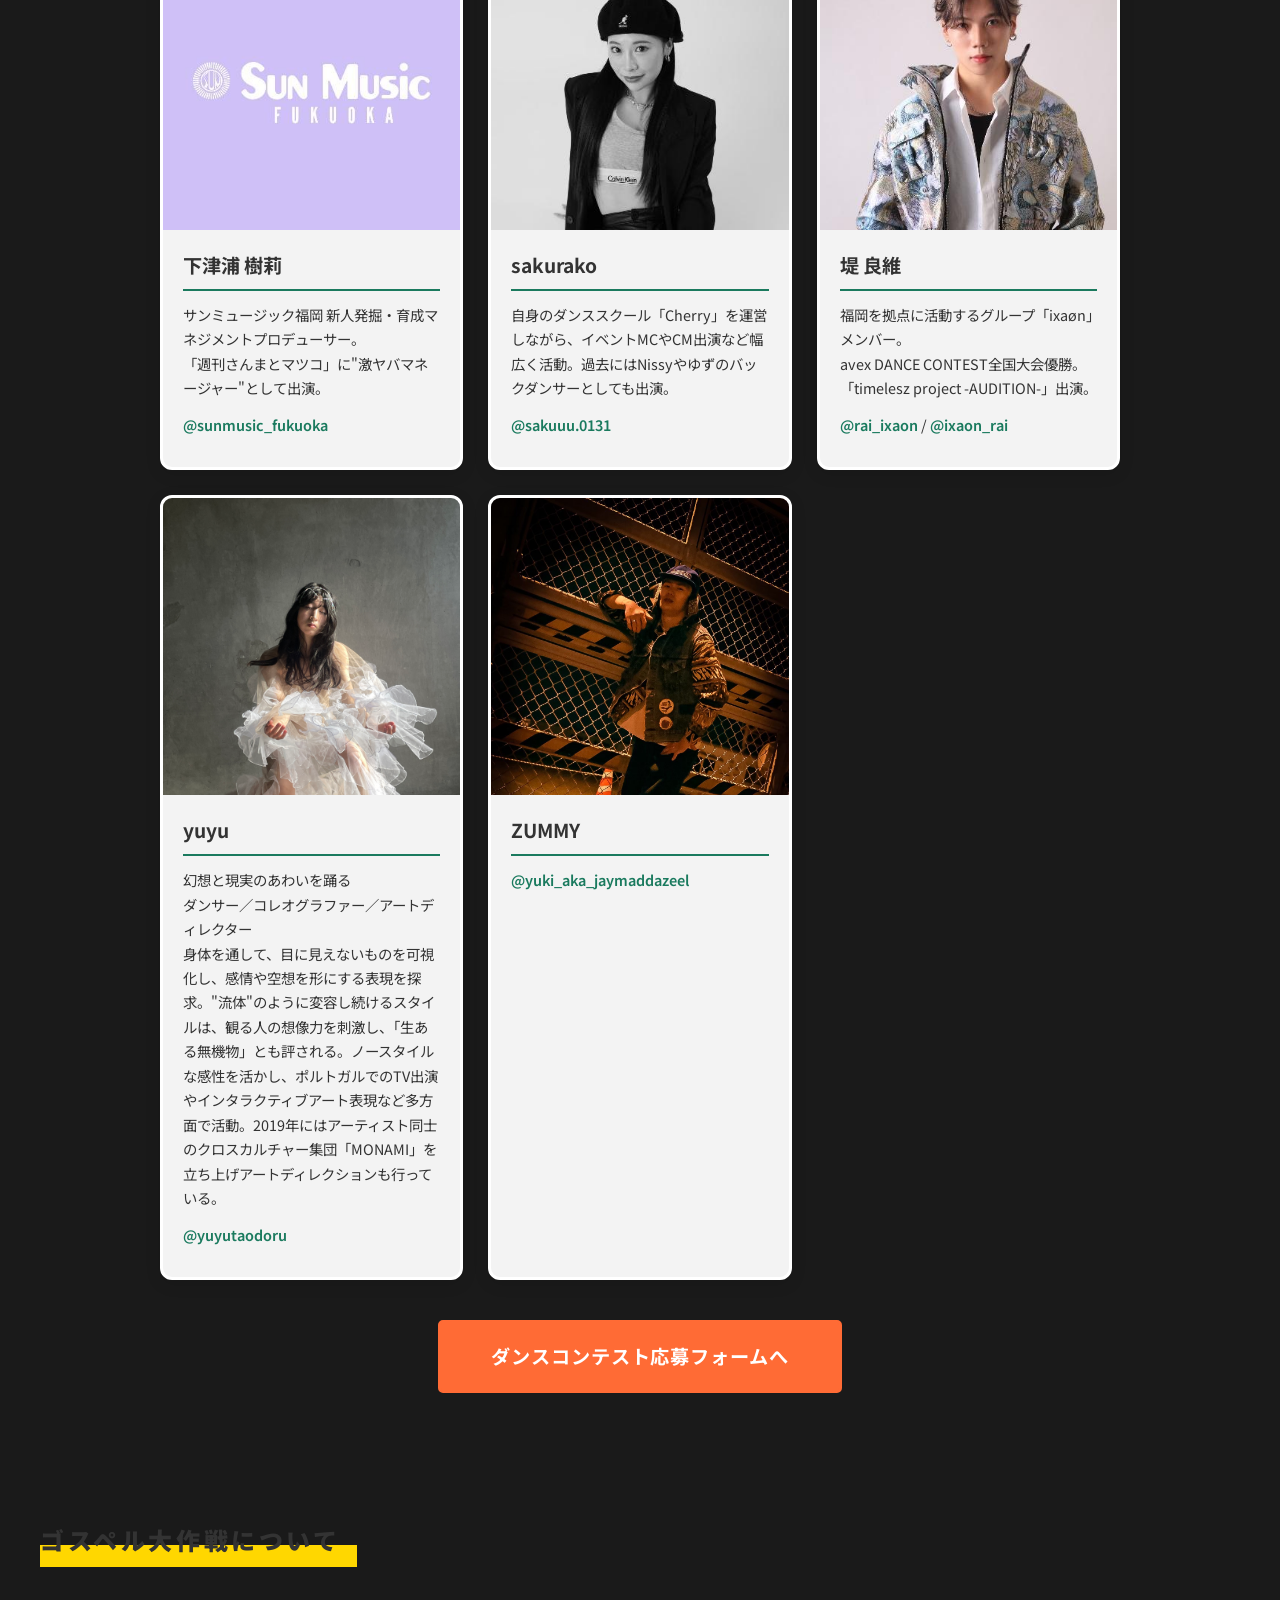
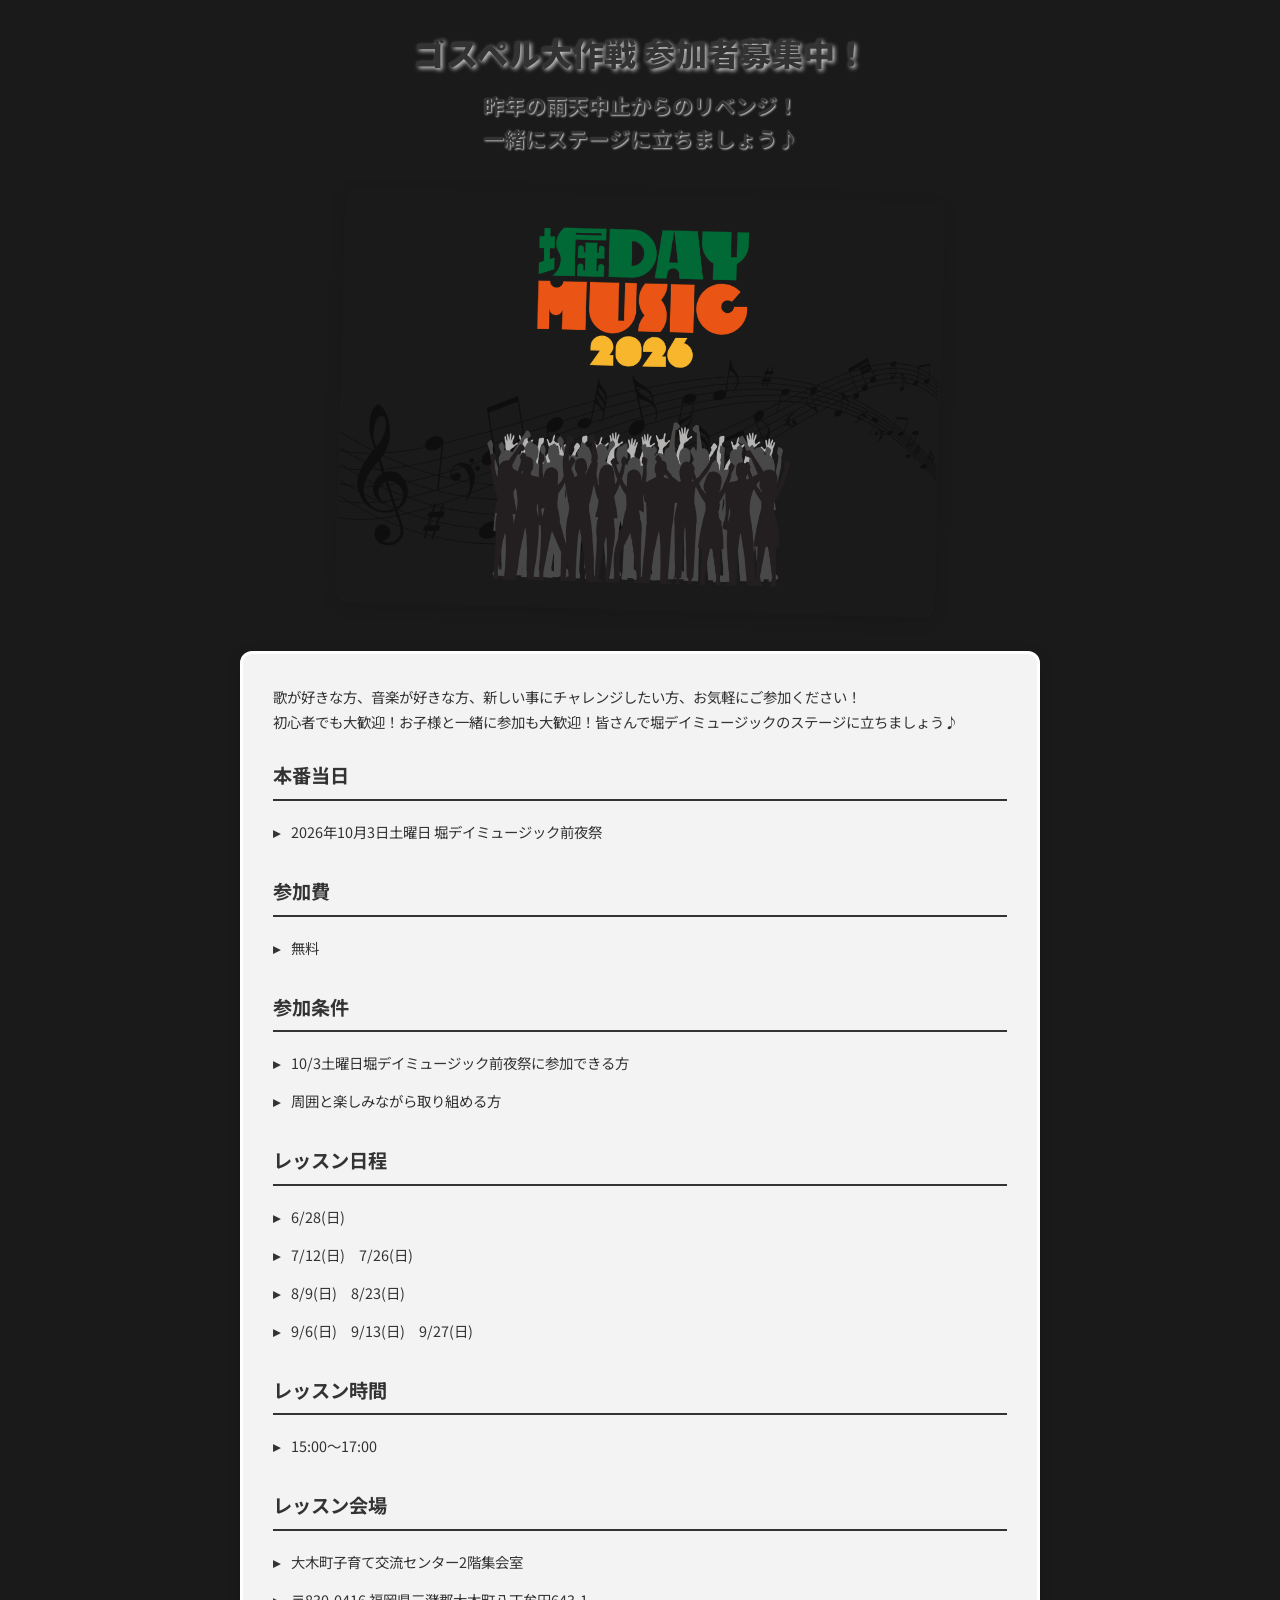
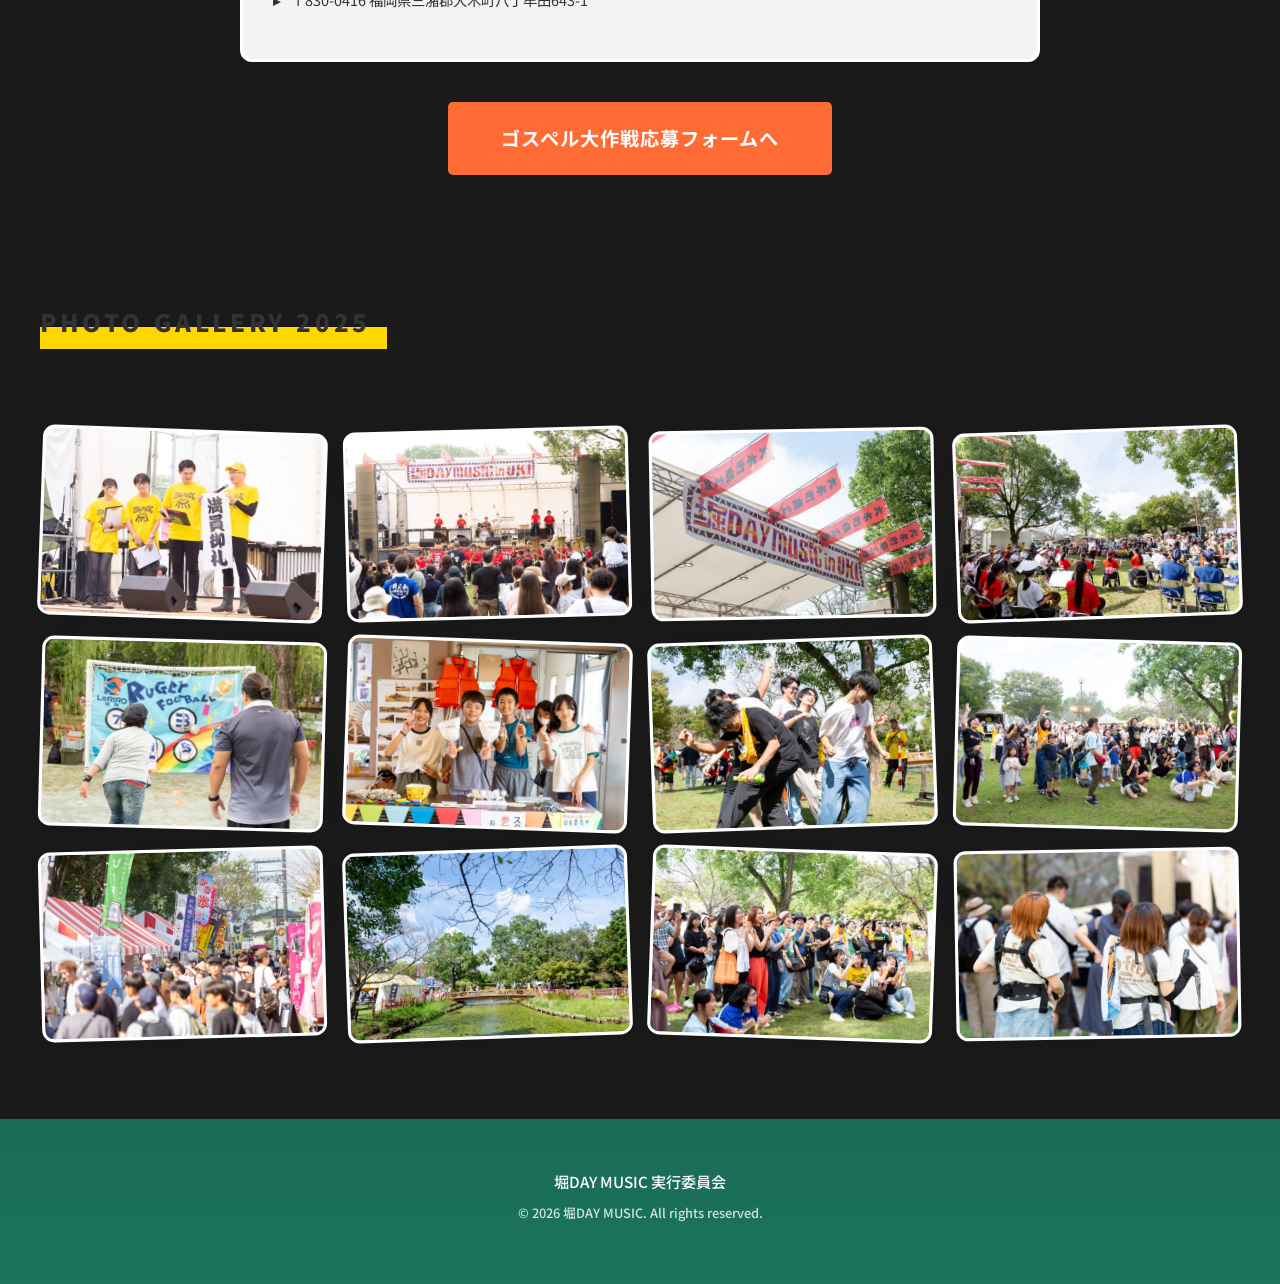
==== commit 625ae76b: "画像ファイル名の大文字小文字を修正、キャッシュバスティング更新 Co-Authored-By: Claude Opus 4.5 <noreply@anthropic.com>" ====
--- a/index.html
+++ b/index.html
@@ -19,7 +19,7 @@
     <meta http-equiv="Expires" content="0">
     <meta name="google-site-verification" content="BuKldG6KuV_sAHQJ2oPpduSBFeRmL5dDbV_qbZqyOJU" />
     <title>堀DAY MUSIC（ホリデーミュージック）2026 | 福岡県大木町 石丸山公園</title>
-    <link rel="stylesheet" href="css/style.css?v=20260715-1">
+    <link rel="stylesheet" href="css/style.css?v=20260715-3">
     <link rel="preconnect" href="https://fonts.googleapis.com">
     <link rel="preconnect" href="https://fonts.gstatic.com" crossorigin>
     <link href="https://fonts.googleapis.com/css2?family=Noto+Sans+JP:wght@400;700;900&display=swap" rel="stylesheet">
@@ -190,7 +190,7 @@
 
                 <div class="judge-card">
                     <div class="judge-image">
-                        <img src="images/shinsa4.jpg" alt="yuyu">
+                        <img src="images/shinsa4.JPG" alt="yuyu">
                     </div>
                     <div class="judge-info">
                         <h4>yuyu</h4>
--- a/css/style.css
+++ b/css/style.css
@@ -987,12 +987,32 @@
         display: none;
     }
 
+    .hero-area {
+        flex-direction: column;
+        gap: 20px;
+        margin-bottom: 25px;
+    }
+
     .hero-info {
-        display: none;
-    }
-
-    .hero-area {
-        margin-bottom: 25px;
+        order: -1;
+        padding: 60px 20px 50px;
+    }
+
+    .hero-info .logo-wrapper {
+        max-width: 250px;
+    }
+
+    .hero-info .event-dates {
+        padding: 10px 20px;
+        font-size: 0.95rem;
+    }
+
+    .hero-info .venue {
+        font-size: 1rem;
+    }
+
+    .hero-info .location {
+        font-size: 0.9rem;
     }
 
     .news-item {
